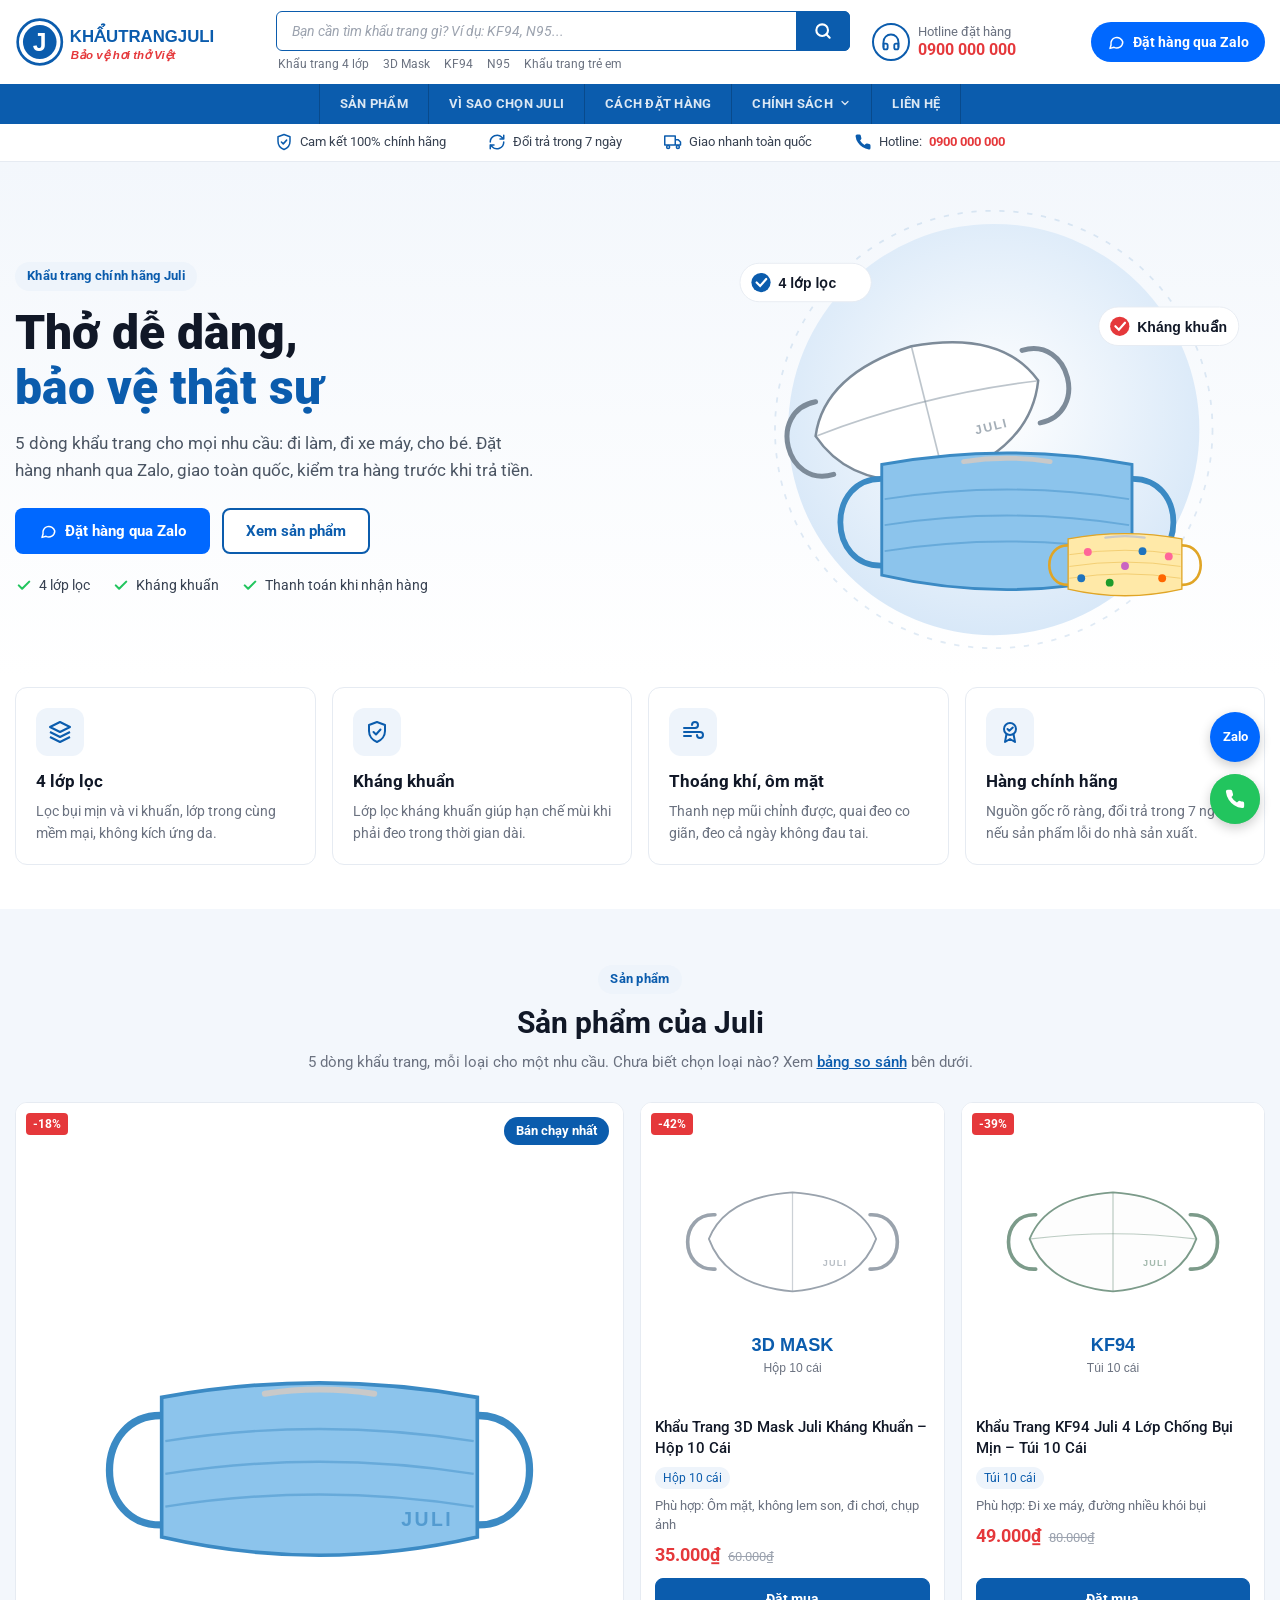
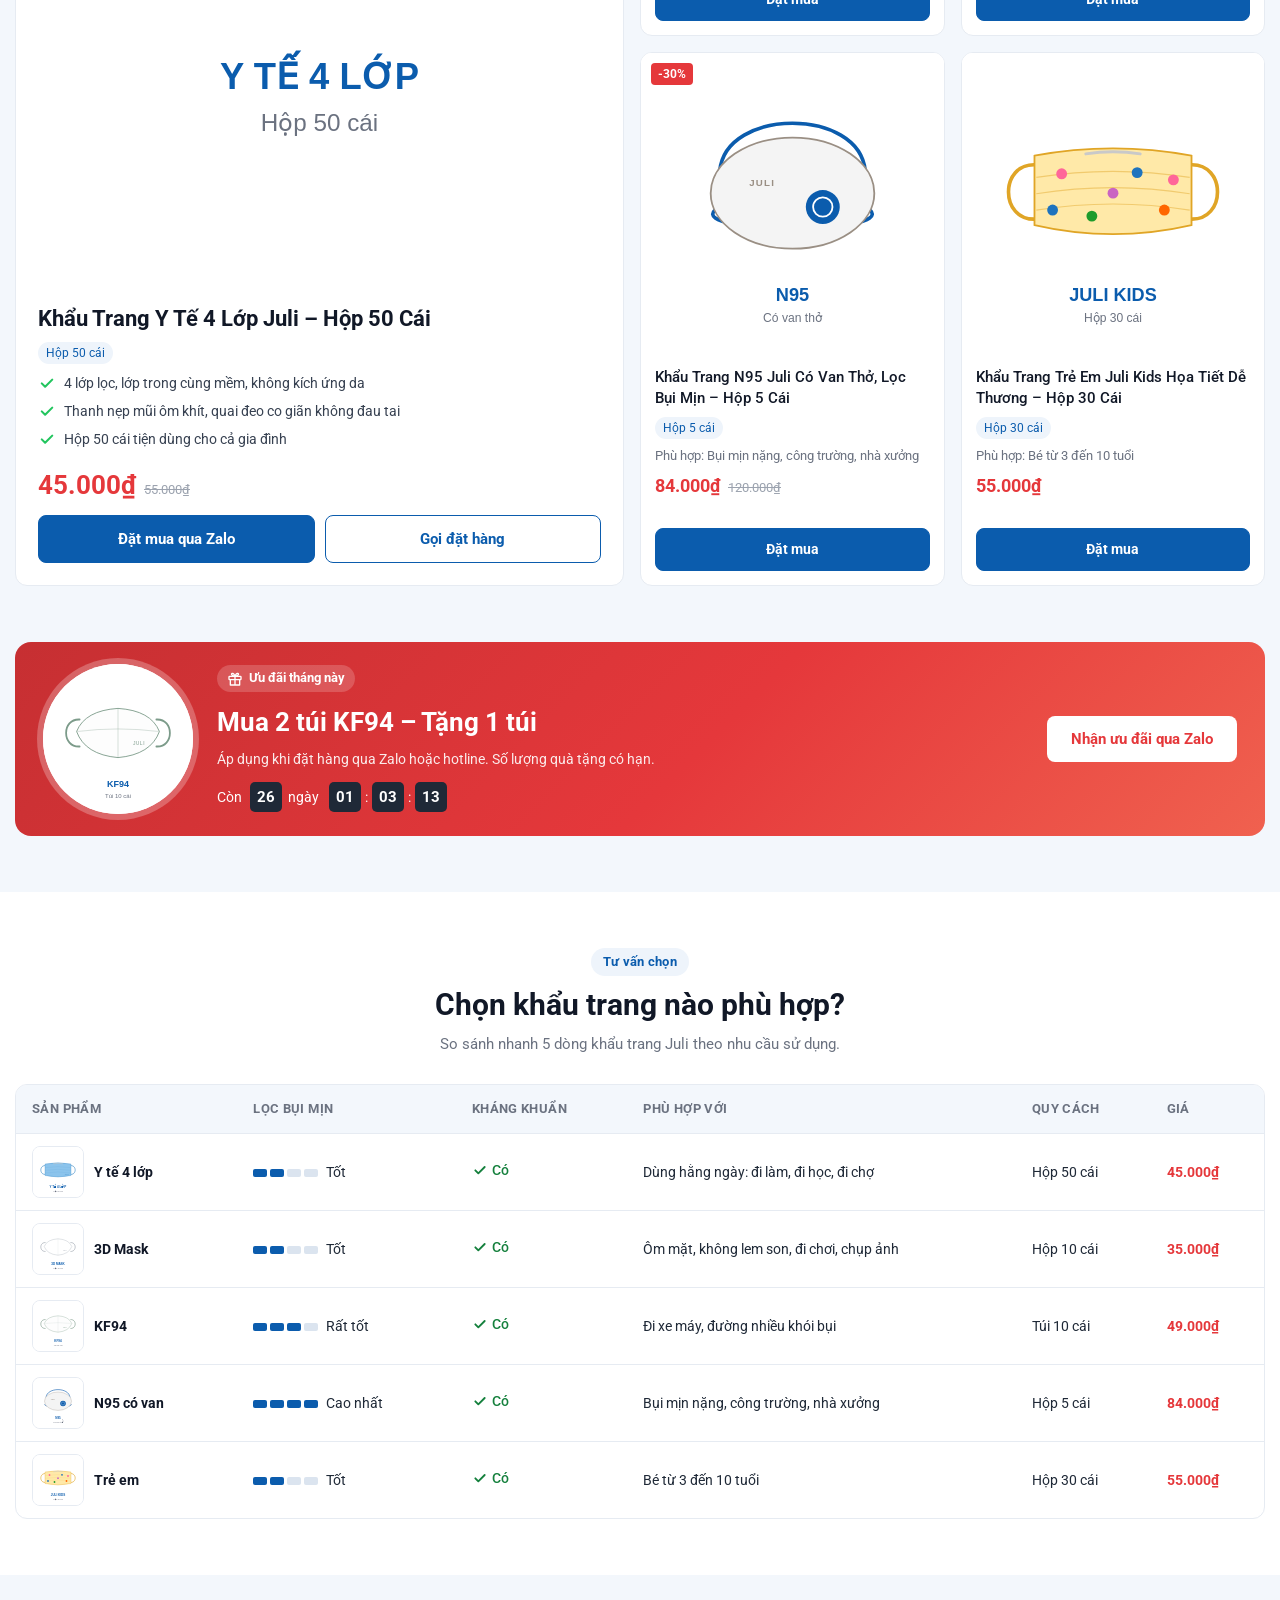
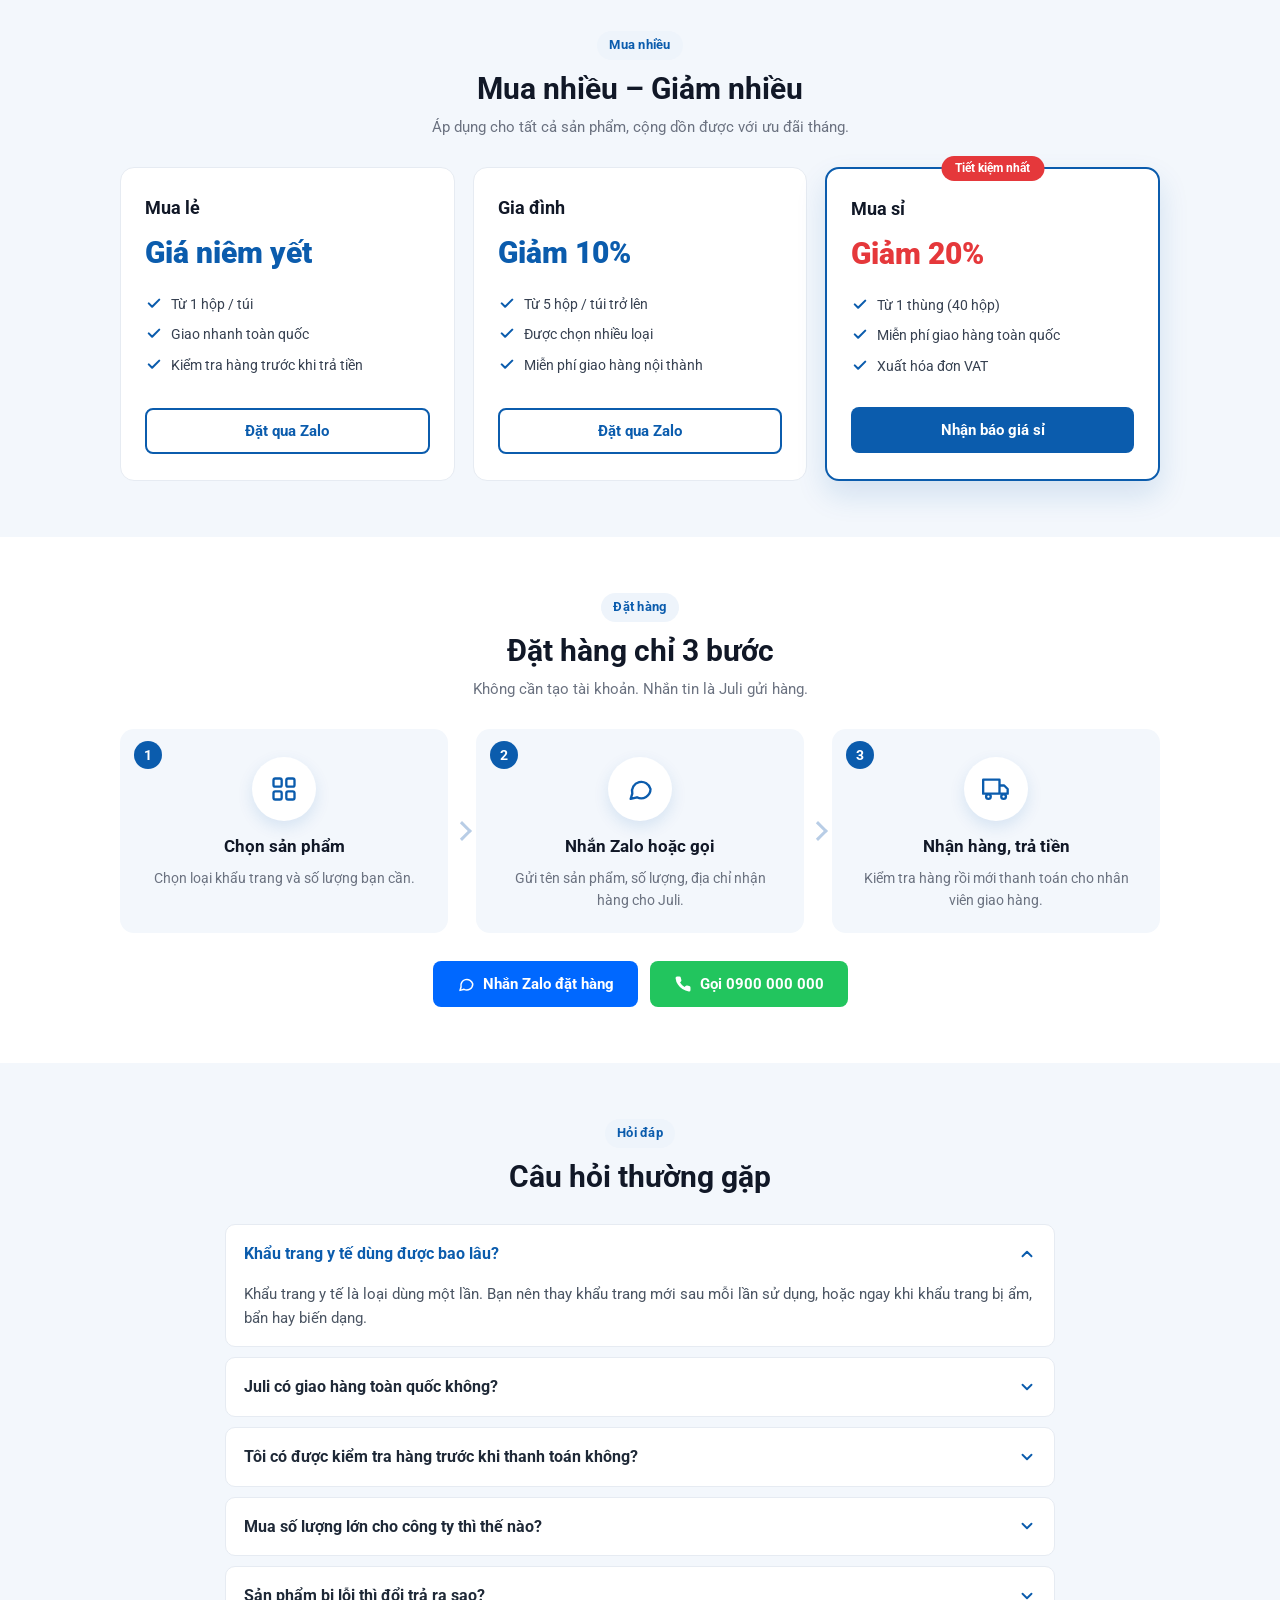
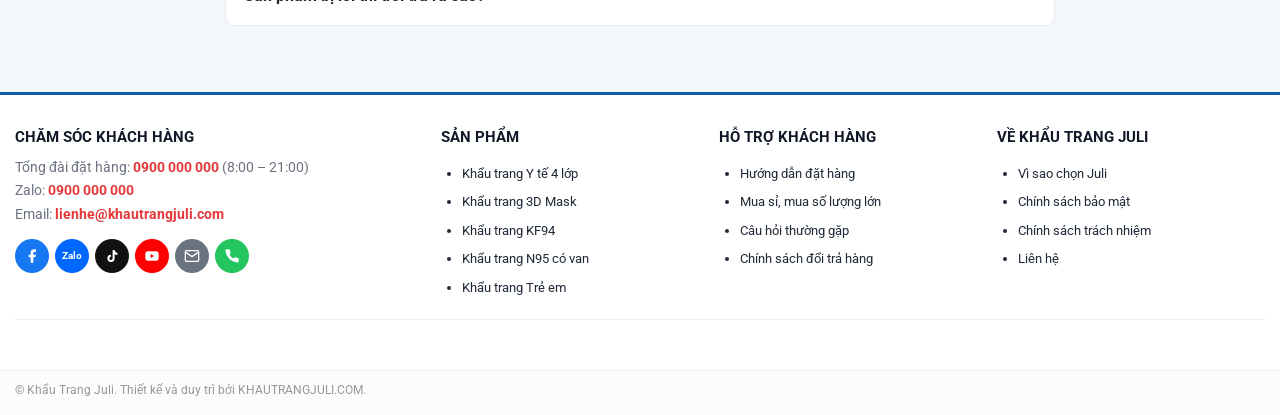
==== index.html @ 5d967891 "Bo cuc trang chu cho 5 san pham - Hero, 4 o loi ich, luoi san pham kieu bento (1 the to ban chay nha" ====
<!DOCTYPE html>
<html lang="vi">
<head>
  <meta charset="UTF-8">
  <meta name="viewport" content="width=device-width, initial-scale=1">
  <title>Trang chủ - Khẩu Trang Juli</title>
  <meta name="description" content="Khẩu Trang Juli - khẩu trang y tế 4 lớp, 3D, KF94, N95, trẻ em chính hãng. Đặt hàng nhanh qua Zalo, giao toàn quốc.">
  <meta name="theme-color" content="#0b5cad">
  <link rel="preconnect" href="https://fonts.googleapis.com">
  <link rel="preconnect" href="https://fonts.gstatic.com" crossorigin>
  <link href="https://fonts.googleapis.com/css2?family=Roboto:ital,wght@0,400;0,500;0,700;0,900;1,900&display=swap" rel="stylesheet">
  <link rel="stylesheet" href="css/style.css">
</head>
<body>

<!-- Bộ icon SVG dùng chung -->
<svg xmlns="http://www.w3.org/2000/svg" style="display:none">
  <symbol id="i-search" viewBox="0 0 24 24"><g fill="none" stroke="currentColor" stroke-width="2.5" stroke-linecap="round"><circle cx="11" cy="11" r="7"/><path d="M20 20l-4-4"/></g></symbol>
  <symbol id="i-menu" viewBox="0 0 24 24"><g fill="none" stroke="currentColor" stroke-width="2" stroke-linecap="round"><path d="M3 6h18M3 12h18M3 18h18"/></g></symbol>
  <symbol id="i-chevron-right" viewBox="0 0 24 24"><path d="M9 18l6-6-6-6" fill="none" stroke="currentColor" stroke-width="2.5" stroke-linecap="round" stroke-linejoin="round"/></symbol>
  <symbol id="i-chevron-down" viewBox="0 0 24 24"><path d="M6 9l6 6 6-6" fill="none" stroke="currentColor" stroke-width="2.5" stroke-linecap="round" stroke-linejoin="round"/></symbol>
  <symbol id="i-chevron-up" viewBox="0 0 24 24"><path d="M18 15l-6-6-6 6" fill="none" stroke="currentColor" stroke-width="2.5" stroke-linecap="round" stroke-linejoin="round"/></symbol>
  <symbol id="i-check" viewBox="0 0 24 24"><path d="M5 12.5l4.5 4.5L19 7.5" fill="none" stroke="currentColor" stroke-width="2.8" stroke-linecap="round" stroke-linejoin="round"/></symbol>
  <symbol id="i-shield" viewBox="0 0 24 24"><g fill="none" stroke="currentColor" stroke-width="2" stroke-linecap="round" stroke-linejoin="round"><path d="M12 2l8 3v6c0 5-3.4 9.3-8 11-4.6-1.7-8-6-8-11V5z"/><path d="M8.5 12l2.5 2.5 4.5-5"/></g></symbol>
  <symbol id="i-layers" viewBox="0 0 24 24"><g fill="none" stroke="currentColor" stroke-width="2" stroke-linejoin="round"><path d="M12 2l10 5-10 5L2 7z"/><path d="M2 12l10 5 10-5M2 17l10 5 10-5"/></g></symbol>
  <symbol id="i-wind" viewBox="0 0 24 24"><path d="M3 8h11a3 3 0 1 0-3-3M3 12h16a3 3 0 1 1-3 3M3 16h7" fill="none" stroke="currentColor" stroke-width="2" stroke-linecap="round"/></symbol>
  <symbol id="i-badge" viewBox="0 0 24 24"><g fill="none" stroke="currentColor" stroke-width="2" stroke-linejoin="round"><circle cx="12" cy="9" r="6"/><path d="M8.5 14L7 22l5-3 5 3-1.5-8"/><path d="M9.5 9l1.8 1.8L14.8 7.5" stroke-linecap="round"/></g></symbol>
  <symbol id="i-refresh" viewBox="0 0 24 24"><g fill="none" stroke="currentColor" stroke-width="2" stroke-linecap="round" stroke-linejoin="round"><path d="M3 12a9 9 0 0 1 15.5-6.2L21 8M21 3v5h-5M21 12a9 9 0 0 1-15.5 6.2L3 16M3 21v-5h5"/></g></symbol>
  <symbol id="i-truck" viewBox="0 0 24 24"><g fill="none" stroke="currentColor" stroke-width="2" stroke-linejoin="round"><path d="M1 4h14v12H1zM15 9h4l3 3v4h-7"/><circle cx="5.5" cy="18.5" r="2"/><circle cx="18.5" cy="18.5" r="2"/></g></symbol>
  <symbol id="i-home" viewBox="0 0 24 24"><path d="M3 10.5L12 3l9 7.5V21h-6v-6H9v6H3z" fill="none" stroke="currentColor" stroke-width="2" stroke-linejoin="round"/></symbol>
  <symbol id="i-grid" viewBox="0 0 24 24"><g fill="none" stroke="currentColor" stroke-width="2"><rect x="3" y="3" width="7" height="7" rx="1.5"/><rect x="14" y="3" width="7" height="7" rx="1.5"/><rect x="3" y="14" width="7" height="7" rx="1.5"/><rect x="14" y="14" width="7" height="7" rx="1.5"/></g></symbol>
  <symbol id="i-chat" viewBox="0 0 24 24"><path d="M21 12a8 8 0 0 1-11.6 7.1L4 20.5l1.4-4.6A8 8 0 1 1 21 12z" fill="none" stroke="currentColor" stroke-width="2" stroke-linejoin="round"/></symbol>
  <symbol id="i-gift" viewBox="0 0 24 24"><g fill="none" stroke="currentColor" stroke-width="2" stroke-linejoin="round"><rect x="3" y="8" width="18" height="5" rx="1"/><path d="M5 13v8h14v-8M12 8v13M12 8S10.5 3 8 3.5 7 8 12 8zM12 8s1.5-5 4-4.5S17 8 12 8z"/></g></symbol>
  <symbol id="i-facebook" viewBox="0 0 24 24"><path d="M18 2h-3a5 5 0 0 0-5 5v3H7v4h3v8h4v-8h3l1-4h-4V7a1 1 0 0 1 1-1h3z" fill="currentColor"/></symbol>
  <symbol id="i-tiktok" viewBox="0 0 24 24"><path d="M16 3c.3 2.4 1.8 4 4 4.3v3.1c-1.5 0-2.9-.4-4-1.2v6.3A5.5 5.5 0 1 1 10.5 10v3.2a2.4 2.4 0 1 0 2.4 2.3V3H16z" fill="currentColor"/></symbol>
  <symbol id="i-mail" viewBox="0 0 24 24"><g fill="none" stroke="currentColor" stroke-width="2" stroke-linejoin="round"><rect x="2" y="4" width="20" height="16" rx="2"/><path d="M22 6l-10 7L2 6"/></g></symbol>
  <symbol id="i-phone" viewBox="0 0 24 24"><path d="M22 16.9v3a2 2 0 0 1-2.2 2 19.8 19.8 0 0 1-8.6-3.1 19.5 19.5 0 0 1-6-6A19.8 19.8 0 0 1 2.1 4.2 2 2 0 0 1 4.1 2h3a2 2 0 0 1 2 1.7c.1 1 .4 1.9.7 2.8a2 2 0 0 1-.5 2.1L8.1 9.9a16 16 0 0 0 6 6l1.3-1.3a2 2 0 0 1 2.1-.5c.9.3 1.8.6 2.8.7a2 2 0 0 1 1.7 2z" fill="currentColor"/></symbol>
  <symbol id="i-youtube" viewBox="0 0 24 24"><path fill-rule="evenodd" d="M2 9a4 4 0 0 1 4-4h12a4 4 0 0 1 4 4v6a4 4 0 0 1-4 4H6a4 4 0 0 1-4-4zM10 9v6l5-3z" fill="currentColor"/></symbol>
</svg>

<a class="skip-link" href="#main" style="position:absolute;left:-9999px">Bỏ qua nội dung</a>

<!-- ================= HEADER ================= -->
<header id="header" class="header">
  <div class="header-wrapper">

    <div id="masthead" class="header-main">
      <div class="header-inner container">

        <!-- Nút menu (mobile) -->
        <button class="icon-btn show-for-medium" data-open="main-menu" aria-label="Menu">
          <svg><use href="#i-menu"/></svg>
        </button>

        <div id="logo" class="logo">
          <a href="index.html" title="Khẩu Trang Juli"><img src="images/logo.svg" alt="Khẩu Trang Juli" width="250" height="56"></a>
        </div>

        <div class="header-block hide-for-medium">
          <div class="col-search">
            <form class="search-form" role="search" action="index.html" data-search>
              <input id="search-1" type="search" name="q" placeholder="Bạn cần tìm khẩu trang gì? Ví dụ: KF94, N95..." autocomplete="off" aria-label="Tìm kiếm sản phẩm">
              <button type="submit" aria-label="Tìm kiếm"><svg width="20" height="20"><use href="#i-search"/></svg></button>
            </form>
            <div class="search-keys">
              <a href="index.html#sp-4lop">Khẩu trang 4 lớp</a>
              <a href="index.html#sp-3d">3D Mask</a>
              <a href="index.html#sp-kf94">KF94</a>
              <a href="index.html#sp-n95">N95</a>
              <a href="index.html#sp-treem">Khẩu trang trẻ em</a>
            </div>
          </div>
          <div class="col-support">
            <a class="support-box" href="tel:0900000000">
              <svg class="icon" viewBox="0 0 42 40">
                <circle cx="21" cy="20" r="18" fill="none" stroke="#0b5cad" stroke-width="2"/>
                <g transform="translate(11 10) scale(.83)" fill="none" stroke="#0b5cad" stroke-width="2.2" stroke-linecap="round">
                  <path d="M3 18v-6a9 9 0 0 1 18 0v6"/>
                  <path d="M21 19a2 2 0 0 1-2 2h-1a2 2 0 0 1-2-2v-3a2 2 0 0 1 2-2h3zM3 19a2 2 0 0 0 2 2h1a2 2 0 0 0 2-2v-3a2 2 0 0 0-2-2H3z"/>
                </g>
              </svg>
              <p>Hotline đặt hàng<br><b>0900 000 000</b></p>
            </a>
          </div>
        </div>

        <div class="header-cta hide-for-medium">
          <a class="btn-zalo-head" href="https://zalo.me/0900000000" target="_blank" rel="noopener">
            <svg><use href="#i-chat"/></svg>Đặt hàng qua Zalo
          </a>
        </div>

        <!-- Gọi điện (mobile) -->
        <a class="icon-btn show-for-medium" href="tel:0900000000" aria-label="Gọi điện" style="color:#22c55e">
          <svg><use href="#i-phone"/></svg>
        </a>
      </div>
    </div>

    <div id="wide-nav" class="header-bottom">
      <div class="header-bottom-inner container">
        <ul class="nav-main hide-for-medium">
          <li><a href="index.html#san-pham">Sản phẩm</a></li>
          <li><a href="index.html#vi-sao">Vì sao chọn Juli</a></li>
          <li><a href="index.html#dat-hang">Cách đặt hàng</a></li>
          <li class="has-dd">
            <a href="chinh-sach-doi-tra-hang.html">Chính sách <svg><use href="#i-chevron-down"/></svg></a>
            <ul class="dd">
              <li><a href="chinh-sach-doi-tra-hang.html">Chính sách đổi trả hàng</a></li>
              <li><a href="chinh-sach-bao-mat.html">Chính sách bảo mật</a></li>
              <li><a href="chinh-sach-trach-nhiem.html">Chính sách trách nhiệm</a></li>
            </ul>
          </li>
          <li><a href="#footer">Liên hệ</a></li>
        </ul>

        <!-- Ô tìm kiếm (mobile) -->
        <form class="search-form show-for-medium" role="search" action="index.html" data-search>
          <input type="search" name="q" placeholder="Bạn cần tìm khẩu trang gì?" autocomplete="off" aria-label="Tìm kiếm sản phẩm">
          <button type="submit" aria-label="Tìm kiếm"><svg width="20" height="20"><use href="#i-search"/></svg></button>
        </form>
      </div>
    </div>

  </div>
</header>

<!-- Dải cam kết -->
<div class="trust-bar">
  <div class="container trust-inner">
    <span><svg><use href="#i-shield"/></svg>Cam kết 100% chính hãng</span>
    <span><svg><use href="#i-refresh"/></svg>Đổi trả trong 7 ngày</span>
    <span><svg><use href="#i-truck"/></svg>Giao nhanh toàn quốc</span>
    <span><svg><use href="#i-phone"/></svg>Hotline: <a href="tel:0900000000">0900 000 000</a></span>
  </div>
</div>

<!-- ================= MAIN ================= -->
<main id="main">

  <!-- HERO -->
  <section class="hero">
    <div class="container hero-inner">
      <div class="hero-text">
        <span class="eyebrow">Khẩu trang chính hãng Juli</span>
        <h1>Thở dễ dàng,<br><em>bảo vệ thật sự</em></h1>
        <p>5 dòng khẩu trang cho mọi nhu cầu: đi làm, đi xe máy, cho bé. Đặt hàng nhanh qua Zalo, giao toàn quốc, kiểm tra hàng trước khi trả tiền.</p>
        <div class="hero-btns">
          <a class="btn btn-zalo" href="https://zalo.me/0900000000" target="_blank" rel="noopener"><svg><use href="#i-chat"/></svg>Đặt hàng qua Zalo</a>
          <a class="btn btn-outline" href="#san-pham">Xem sản phẩm</a>
        </div>
        <ul class="hero-points">
          <li><svg><use href="#i-check"/></svg>4 lớp lọc</li>
          <li><svg><use href="#i-check"/></svg>Kháng khuẩn</li>
          <li><svg><use href="#i-check"/></svg>Thanh toán khi nhận hàng</li>
        </ul>
      </div>
      <div class="hero-visual">
        <img src="images/hero.svg" alt="Các dòng khẩu trang Juli" width="640" height="520">
      </div>
    </div>
  </section>

  <!-- LỢI ÍCH -->
  <section class="benefits" id="vi-sao">
    <div class="container">
      <div class="benefit-grid">
        <div class="benefit"><span class="b-ico"><svg><use href="#i-layers"/></svg></span><h3>4 lớp lọc</h3><p>Lọc bụi mịn và vi khuẩn, lớp trong cùng mềm mại, không kích ứng da.</p></div>
        <div class="benefit"><span class="b-ico"><svg><use href="#i-shield"/></svg></span><h3>Kháng khuẩn</h3><p>Lớp lọc kháng khuẩn giúp hạn chế mùi khi phải đeo trong thời gian dài.</p></div>
        <div class="benefit"><span class="b-ico"><svg><use href="#i-wind"/></svg></span><h3>Thoáng khí, ôm mặt</h3><p>Thanh nẹp mũi chỉnh được, quai đeo co giãn, đeo cả ngày không đau tai.</p></div>
        <div class="benefit"><span class="b-ico"><svg><use href="#i-badge"/></svg></span><h3>Hàng chính hãng</h3><p>Nguồn gốc rõ ràng, đổi trả trong 7 ngày nếu sản phẩm lỗi do nhà sản xuất.</p></div>
      </div>
    </div>
  </section>

  <!-- SẢN PHẨM -->
  <section class="sec sec-soft" id="san-pham">
    <div class="container">
      <div class="sec-head">
        <span class="eyebrow">Sản phẩm</span>
        <h2>Sản phẩm của Juli</h2>
        <p>5 dòng khẩu trang, mỗi loại cho một nhu cầu. Chưa biết chọn loại nào? Xem <a href="#so-sanh">bảng so sánh</a> bên dưới.</p>
      </div>
      <div class="bento">
        <article class="p-card p-featured" id="sp-4lop" data-name="khẩu trang y tế 4 lớp juli – hộp 50 cái y tế 4 lớp khẩu trang 4 lớp">
          <span class="ribbon">Bán chạy nhất</span>
          <span class="badge">-18%</span>
          <div class="p-img"><img src="images/sp-1.svg" alt="Khẩu Trang Y Tế 4 Lớp Juli – Hộp 50 Cái" width="500" height="500" loading="lazy"></div>
          <div class="p-body">
            <h3 class="p-title">Khẩu Trang Y Tế 4 Lớp Juli – Hộp 50 Cái</h3>
            <span class="chip">Hộp 50 cái</span>
            <ul class="p-bullets">
              <li><svg><use href="#i-check"/></svg>4 lớp lọc, lớp trong cùng mềm, không kích ứng da</li>
              <li><svg><use href="#i-check"/></svg>Thanh nẹp mũi ôm khít, quai đeo co giãn không đau tai</li>
              <li><svg><use href="#i-check"/></svg>Hộp 50 cái tiện dùng cho cả gia đình</li>
            </ul>
            <div class="price"><ins><span class="amount">45.000₫</span></ins><del><span class="amount">55.000₫</span></del></div>
            <div class="p-btns">
              <a class="btn-buy" href="https://zalo.me/0900000000" target="_blank" rel="noopener">Đặt mua qua Zalo</a>
              <a class="btn-buy btn-buy-call" href="tel:0900000000">Gọi đặt hàng</a>
            </div>
          </div>
        </article>
        <article class="p-card" id="sp-3d" data-name="khẩu trang 3d mask juli kháng khuẩn – hộp 10 cái 3d mask 3d mask">
          <span class="badge">-42%</span>
          <div class="p-img"><img src="images/sp-2.svg" alt="Khẩu Trang 3D Mask Juli Kháng Khuẩn – Hộp 10 Cái" width="500" height="500" loading="lazy"></div>
          <div class="p-body">
            <h3 class="p-title">Khẩu Trang 3D Mask Juli Kháng Khuẩn – Hộp 10 Cái</h3>
            <span class="chip">Hộp 10 cái</span>
            <p class="p-fit">Phù hợp: Ôm mặt, không lem son, đi chơi, chụp ảnh</p>
            <div class="price"><ins><span class="amount">35.000₫</span></ins><del><span class="amount">60.000₫</span></del></div>
            <a class="btn-buy" href="https://zalo.me/0900000000" target="_blank" rel="noopener">Đặt mua</a>
          </div>
        </article>
        <article class="p-card" id="sp-kf94" data-name="khẩu trang kf94 juli 4 lớp chống bụi mịn – túi 10 cái kf94 kf94">
          <span class="badge">-39%</span>
          <div class="p-img"><img src="images/sp-3.svg" alt="Khẩu Trang KF94 Juli 4 Lớp Chống Bụi Mịn – Túi 10 Cái" width="500" height="500" loading="lazy"></div>
          <div class="p-body">
            <h3 class="p-title">Khẩu Trang KF94 Juli 4 Lớp Chống Bụi Mịn – Túi 10 Cái</h3>
            <span class="chip">Túi 10 cái</span>
            <p class="p-fit">Phù hợp: Đi xe máy, đường nhiều khói bụi</p>
            <div class="price"><ins><span class="amount">49.000₫</span></ins><del><span class="amount">80.000₫</span></del></div>
            <a class="btn-buy" href="https://zalo.me/0900000000" target="_blank" rel="noopener">Đặt mua</a>
          </div>
        </article>
        <article class="p-card" id="sp-n95" data-name="khẩu trang n95 juli có van thở, lọc bụi mịn – hộp 5 cái n95 có van n95">
          <span class="badge">-30%</span>
          <div class="p-img"><img src="images/sp-4.svg" alt="Khẩu Trang N95 Juli Có Van Thở, Lọc Bụi Mịn – Hộp 5 Cái" width="500" height="500" loading="lazy"></div>
          <div class="p-body">
            <h3 class="p-title">Khẩu Trang N95 Juli Có Van Thở, Lọc Bụi Mịn – Hộp 5 Cái</h3>
            <span class="chip">Hộp 5 cái</span>
            <p class="p-fit">Phù hợp: Bụi mịn nặng, công trường, nhà xưởng</p>
            <div class="price"><ins><span class="amount">84.000₫</span></ins><del><span class="amount">120.000₫</span></del></div>
            <a class="btn-buy" href="https://zalo.me/0900000000" target="_blank" rel="noopener">Đặt mua</a>
          </div>
        </article>
        <article class="p-card" id="sp-treem" data-name="khẩu trang trẻ em juli kids họa tiết dễ thương – hộp 30 cái trẻ em khẩu trang trẻ em">
          <div class="p-img"><img src="images/sp-5.svg" alt="Khẩu Trang Trẻ Em Juli Kids Họa Tiết Dễ Thương – Hộp 30 Cái" width="500" height="500" loading="lazy"></div>
          <div class="p-body">
            <h3 class="p-title">Khẩu Trang Trẻ Em Juli Kids Họa Tiết Dễ Thương – Hộp 30 Cái</h3>
            <span class="chip">Hộp 30 cái</span>
            <p class="p-fit">Phù hợp: Bé từ 3 đến 10 tuổi</p>
            <div class="price"><span class="amount">55.000₫</span></div>
            <a class="btn-buy" href="https://zalo.me/0900000000" target="_blank" rel="noopener">Đặt mua</a>
          </div>
        </article>
      </div>
      <p class="search-empty" id="search-empty" hidden>Không tìm thấy sản phẩm phù hợp. <a href="https://zalo.me/0900000000" target="_blank" rel="noopener">Nhắn Zalo</a> để Juli tư vấn giúp bạn nhé.</p>
    </div>
  </section>

  <!-- ƯU ĐÃI THÁNG -->
  <section class="sec promo-sec">
    <div class="container">
      <div class="promo">
        <div class="promo-img"><img src="images/sp-3.svg" alt="Khẩu trang KF94 Juli" width="500" height="500" loading="lazy"></div>
        <div class="promo-text">
          <span class="promo-tag"><svg><use href="#i-gift"/></svg>Ưu đãi tháng này</span>
          <h2>Mua 2 túi KF94 – Tặng 1 túi</h2>
          <p>Áp dụng khi đặt hàng qua Zalo hoặc hotline. Số lượng quà tặng có hạn.</p>
          <div class="promo-timer" data-countdown="month">
            <span>Còn</span><b data-d>00</b><i>ngày</i><b data-h>00</b>:<b data-m>00</b>:<b data-s>00</b>
          </div>
        </div>
        <a class="btn btn-white" href="https://zalo.me/0900000000" target="_blank" rel="noopener">Nhận ưu đãi qua Zalo</a>
      </div>
    </div>
  </section>

  <!-- SO SÁNH -->
  <section class="sec" id="so-sanh">
    <div class="container">
      <div class="sec-head">
        <span class="eyebrow">Tư vấn chọn</span>
        <h2>Chọn khẩu trang nào phù hợp?</h2>
        <p>So sánh nhanh 5 dòng khẩu trang Juli theo nhu cầu sử dụng.</p>
      </div>
      <div class="table-wrap">
        <table class="compare">
          <thead>
            <tr><th>Sản phẩm</th><th>Lọc bụi mịn</th><th>Kháng khuẩn</th><th>Phù hợp với</th><th>Quy cách</th><th>Giá</th></tr>
          </thead>
          <tbody>
            <tr><td><a class="cmp-name" href="#sp-4lop"><img src="images/sp-1.svg" alt="" width="500" height="500" loading="lazy"><span>Y tế 4 lớp</span></a></td><td><span class="meter m2"><i></i><i></i><i></i><i></i></span>Tốt</td><td><span class="yes"><svg><use href="#i-check"/></svg>Có</span></td><td>Dùng hằng ngày: đi làm, đi học, đi chợ</td><td>Hộp 50 cái</td><td class="cmp-price">45.000₫</td></tr>
            <tr><td><a class="cmp-name" href="#sp-3d"><img src="images/sp-2.svg" alt="" width="500" height="500" loading="lazy"><span>3D Mask</span></a></td><td><span class="meter m2"><i></i><i></i><i></i><i></i></span>Tốt</td><td><span class="yes"><svg><use href="#i-check"/></svg>Có</span></td><td>Ôm mặt, không lem son, đi chơi, chụp ảnh</td><td>Hộp 10 cái</td><td class="cmp-price">35.000₫</td></tr>
            <tr><td><a class="cmp-name" href="#sp-kf94"><img src="images/sp-3.svg" alt="" width="500" height="500" loading="lazy"><span>KF94</span></a></td><td><span class="meter m3"><i></i><i></i><i></i><i></i></span>Rất tốt</td><td><span class="yes"><svg><use href="#i-check"/></svg>Có</span></td><td>Đi xe máy, đường nhiều khói bụi</td><td>Túi 10 cái</td><td class="cmp-price">49.000₫</td></tr>
            <tr><td><a class="cmp-name" href="#sp-n95"><img src="images/sp-4.svg" alt="" width="500" height="500" loading="lazy"><span>N95 có van</span></a></td><td><span class="meter m4"><i></i><i></i><i></i><i></i></span>Cao nhất</td><td><span class="yes"><svg><use href="#i-check"/></svg>Có</span></td><td>Bụi mịn nặng, công trường, nhà xưởng</td><td>Hộp 5 cái</td><td class="cmp-price">84.000₫</td></tr>
            <tr><td><a class="cmp-name" href="#sp-treem"><img src="images/sp-5.svg" alt="" width="500" height="500" loading="lazy"><span>Trẻ em</span></a></td><td><span class="meter m2"><i></i><i></i><i></i><i></i></span>Tốt</td><td><span class="yes"><svg><use href="#i-check"/></svg>Có</span></td><td>Bé từ 3 đến 10 tuổi</td><td>Hộp 30 cái</td><td class="cmp-price">55.000₫</td></tr>
          </tbody>
        </table>
      </div>
    </div>
  </section>

  <!-- MUA NHIỀU GIẢM NHIỀU -->
  <section class="sec sec-soft" id="mua-si">
    <div class="container">
      <div class="sec-head">
        <span class="eyebrow">Mua nhiều</span>
        <h2>Mua nhiều – Giảm nhiều</h2>
        <p>Áp dụng cho tất cả sản phẩm, cộng dồn được với ưu đãi tháng.</p>
      </div>
      <div class="tiers">
        <div class="tier">
          <h3>Mua lẻ</h3>
          <div class="tier-off">Giá niêm yết</div>
          <ul><li><svg><use href="#i-check"/></svg>Từ 1 hộp / túi</li><li><svg><use href="#i-check"/></svg>Giao nhanh toàn quốc</li><li><svg><use href="#i-check"/></svg>Kiểm tra hàng trước khi trả tiền</li></ul>
          <a class="btn btn-outline" href="https://zalo.me/0900000000" target="_blank" rel="noopener">Đặt qua Zalo</a>
        </div>
        <div class="tier">
          <h3>Gia đình</h3>
          <div class="tier-off">Giảm 10%</div>
          <ul><li><svg><use href="#i-check"/></svg>Từ 5 hộp / túi trở lên</li><li><svg><use href="#i-check"/></svg>Được chọn nhiều loại</li><li><svg><use href="#i-check"/></svg>Miễn phí giao hàng nội thành</li></ul>
          <a class="btn btn-outline" href="https://zalo.me/0900000000" target="_blank" rel="noopener">Đặt qua Zalo</a>
        </div>
        <div class="tier tier-best">
          <span class="tier-flag">Tiết kiệm nhất</span>
          <h3>Mua sỉ</h3>
          <div class="tier-off">Giảm 20%</div>
          <ul><li><svg><use href="#i-check"/></svg>Từ 1 thùng (40 hộp)</li><li><svg><use href="#i-check"/></svg>Miễn phí giao hàng toàn quốc</li><li><svg><use href="#i-check"/></svg>Xuất hóa đơn VAT</li></ul>
          <a class="btn btn-primary" href="https://zalo.me/0900000000" target="_blank" rel="noopener">Nhận báo giá sỉ</a>
        </div>
      </div>
    </div>
  </section>

  <!-- CÁCH ĐẶT HÀNG -->
  <section class="sec" id="dat-hang">
    <div class="container">
      <div class="sec-head">
        <span class="eyebrow">Đặt hàng</span>
        <h2>Đặt hàng chỉ 3 bước</h2>
        <p>Không cần tạo tài khoản. Nhắn tin là Juli gửi hàng.</p>
      </div>
      <div class="steps">
        <div class="step"><span class="step-no">1</span><span class="step-ico"><svg><use href="#i-grid"/></svg></span><h3>Chọn sản phẩm</h3><p>Chọn loại khẩu trang và số lượng bạn cần.</p></div>
        <div class="step"><span class="step-no">2</span><span class="step-ico"><svg><use href="#i-chat"/></svg></span><h3>Nhắn Zalo hoặc gọi</h3><p>Gửi tên sản phẩm, số lượng, địa chỉ nhận hàng cho Juli.</p></div>
        <div class="step"><span class="step-no">3</span><span class="step-ico"><svg><use href="#i-truck"/></svg></span><h3>Nhận hàng, trả tiền</h3><p>Kiểm tra hàng rồi mới thanh toán cho nhân viên giao hàng.</p></div>
      </div>
      <div class="steps-cta">
        <a class="btn btn-zalo" href="https://zalo.me/0900000000" target="_blank" rel="noopener"><svg><use href="#i-chat"/></svg>Nhắn Zalo đặt hàng</a>
        <a class="btn btn-call" href="tel:0900000000"><svg><use href="#i-phone"/></svg>Gọi 0900 000 000</a>
      </div>
    </div>
  </section>

  <!-- CÂU HỎI THƯỜNG GẶP -->
  <section class="sec sec-soft" id="hoi-dap">
    <div class="container narrow">
      <div class="sec-head">
        <span class="eyebrow">Hỏi đáp</span>
        <h2>Câu hỏi thường gặp</h2>
      </div>
      <div class="faq">
        <details open>
          <summary>Khẩu trang y tế dùng được bao lâu?<svg><use href="#i-chevron-down"/></svg></summary>
          <p>Khẩu trang y tế là loại dùng một lần. Bạn nên thay khẩu trang mới sau mỗi lần sử dụng, hoặc ngay khi khẩu trang bị ẩm, bẩn hay biến dạng.</p>
        </details>
        <details>
          <summary>Juli có giao hàng toàn quốc không?<svg><use href="#i-chevron-down"/></svg></summary>
          <p>Có. Juli giao hàng đến tất cả tỉnh thành. Phí giao hàng và thời gian nhận hàng sẽ được báo khi bạn đặt hàng qua Zalo hoặc hotline.</p>
        </details>
        <details>
          <summary>Tôi có được kiểm tra hàng trước khi thanh toán không?<svg><use href="#i-chevron-down"/></svg></summary>
          <p>Được. Bạn kiểm tra đúng sản phẩm, đúng số lượng rồi mới thanh toán cho nhân viên giao hàng (COD).</p>
        </details>
        <details>
          <summary>Mua số lượng lớn cho công ty thì thế nào?<svg><use href="#i-chevron-down"/></svg></summary>
          <p>Bạn nhắn Zalo hoặc gọi hotline để nhận báo giá sỉ theo thùng. Juli hỗ trợ xuất hóa đơn VAT cho đơn hàng doanh nghiệp.</p>
        </details>
        <details>
          <summary>Sản phẩm bị lỗi thì đổi trả ra sao?<svg><use href="#i-chevron-down"/></svg></summary>
          <p>Juli đổi sản phẩm mới trong 7 ngày nếu sản phẩm lỗi do nhà sản xuất hoặc giao sai. Xem chi tiết tại <a href="chinh-sach-doi-tra-hang.html">chính sách đổi trả hàng</a>.</p>
        </details>
      </div>
    </div>
  </section>

</main>

<!-- ================= FOOTER ================= -->
<footer id="footer" class="footer-wrapper">
  <section class="footer-section">
    <div class="container">
      <div class="row1">
        <div class="col-4">
          <div class="ft-title"><strong>CHĂM SÓC KHÁCH HÀNG</strong></div>
          <p class="ft-hotline">
            Tổng đài đặt hàng: <a href="tel:0900000000">0900 000 000</a> (8:00 – 21:00)<br>
            Zalo: <a href="https://zalo.me/0900000000" target="_blank" rel="noopener">0900 000 000</a><br>
            Email: <a href="mailto:lienhe@khautrangjuli.com">lienhe@khautrangjuli.com</a>
          </p>
          <div class="social-icons">
            <a class="facebook" href="#" aria-label="Facebook"><svg><use href="#i-facebook"/></svg></a>
            <a class="zalo" href="https://zalo.me/0900000000" target="_blank" rel="noopener" aria-label="Zalo">Zalo</a>
            <a class="tiktok" href="#" aria-label="TikTok"><svg><use href="#i-tiktok"/></svg></a>
            <a class="youtube" href="#" aria-label="YouTube"><svg><use href="#i-youtube"/></svg></a>
            <a class="email" href="mailto:lienhe@khautrangjuli.com" aria-label="E-mail"><svg><use href="#i-mail"/></svg></a>
            <a class="phone" href="tel:0900000000" aria-label="Điện thoại"><svg><use href="#i-phone"/></svg></a>
          </div>
        </div>

        <div class="col-8">
          <div class="sub-col">
            <h4>Sản phẩm</h4>
            <ul>
              <li><a href="index.html#sp-4lop">Khẩu trang Y tế 4 lớp</a></li>
              <li><a href="index.html#sp-3d">Khẩu trang 3D Mask</a></li>
              <li><a href="index.html#sp-kf94">Khẩu trang KF94</a></li>
              <li><a href="index.html#sp-n95">Khẩu trang N95 có van</a></li>
              <li><a href="index.html#sp-treem">Khẩu trang Trẻ em</a></li>
            </ul>
          </div>
          <div class="sub-col">
            <h4>Hỗ trợ khách hàng</h4>
            <ul>
              <li><a href="index.html#dat-hang">Hướng dẫn đặt hàng</a></li>
              <li><a href="index.html#mua-si">Mua sỉ, mua số lượng lớn</a></li>
              <li><a href="index.html#hoi-dap">Câu hỏi thường gặp</a></li>
              <li><a href="chinh-sach-doi-tra-hang.html">Chính sách đổi trả hàng</a></li>
            </ul>
          </div>
          <div class="sub-col">
            <h4>Về Khẩu Trang Juli</h4>
            <ul>
              <li><a href="index.html#vi-sao">Vì sao chọn Juli</a></li>
              <li><a href="chinh-sach-bao-mat.html">Chính sách bảo mật</a></li>
              <li><a href="chinh-sach-trach-nhiem.html">Chính sách trách nhiệm</a></li>
              <li><a href="#footer">Liên hệ</a></li>
            </ul>
          </div>
        </div>
      </div>
    </div>
  </section>

  <div class="absolute-footer">
    <div class="container">
      © Khẩu Trang Juli. Thiết kế và duy trì bởi <a href="index.html">KHAUTRANGJULI.COM</a>.
    </div>
  </div>
</footer>

<!-- Nút nổi: Zalo + Gọi điện (máy tính) -->
<div class="float-contact hide-for-medium">
  <a class="fc-zalo" href="https://zalo.me/0900000000" target="_blank" rel="noopener" aria-label="Chat Zalo">Zalo</a>
  <a class="fc-phone" href="tel:0900000000" aria-label="Gọi 0900 000 000"><svg><use href="#i-phone"/></svg></a>
</div>

<button id="top-link" class="back-to-top hide-for-medium" aria-label="Lên đầu trang">
  <svg><use href="#i-chevron-up"/></svg>
</button>

<!-- Thanh tab dưới cùng (điện thoại) -->
<nav class="tabbar show-for-medium" aria-label="Điều hướng nhanh">
  <a href="index.html" class="tb-home active"><svg><use href="#i-home"/></svg><span>Trang chủ</span></a>
  <a href="index.html#san-pham"><svg><use href="#i-grid"/></svg><span>Sản phẩm</span></a>
  <a href="tel:0900000000" class="tb-call"><svg><use href="#i-phone"/></svg><span>Gọi ngay</span></a>
  <a href="https://zalo.me/0900000000" target="_blank" rel="noopener" class="tb-zalo"><b>Zalo</b><span>Chat Zalo</span></a>
</nav>

<!-- ================= MENU MOBILE ================= -->
<div id="main-menu" class="overlay">
  <button class="overlay-close" aria-label="Đóng">&times;</button>
  <div class="mobile-sidebar">
    <ul class="nav-sidebar">
      <li class="sidebar-search">
        <form class="search-form" role="search" action="index.html" data-search>
          <input type="search" name="q" placeholder="Tìm sản phẩm ..." aria-label="Tìm kiếm sản phẩm">
          <button type="submit" aria-label="Tìm kiếm"><svg width="20" height="20"><use href="#i-search"/></svg></button>
        </form>
      </li>
      <li><a href="index.html#san-pham">Sản phẩm</a></li>
      <li><a href="index.html#vi-sao">Vì sao chọn Juli</a></li>
      <li><a href="index.html#dat-hang">Cách đặt hàng</a></li>
      <li><a href="chinh-sach-doi-tra-hang.html">Chính sách đổi trả hàng</a></li>
      <li><a href="chinh-sach-bao-mat.html">Chính sách bảo mật</a></li>
      <li><a href="chinh-sach-trach-nhiem.html">Chính sách trách nhiệm</a></li>
      <li><a href="#footer">Liên hệ</a></li>
    </ul>
  </div>
</div>

<script src="js/main.js"></script>
</body>
</html>
---- css/style.css ----
/* =========================================================
   Khẩu Trang Juli
   Bảng màu: xanh dương y tế (--brand) + đỏ (--sale) cho giá/khuyến mãi
   Breakpoint: 849px (tablet), 549px (mobile)
   ========================================================= */

:root {
  --brand: #0b5cad;
  --brand-dark: #084a8c;
  --brand-hover: #1a6dc0;
  --brand-soft: #eef4fb;
  --bg-soft: #f3f7fc;
  --sale: #e5383b;
  --sale-dark: #c62f32;
  --sale-soft: #fde8e8;
  --text: #1f2937;
  --muted: #6b7280;
  --heading: #111827;
  --border: #e6ebf2;
  --zalo: #0068ff;
  --call: #22c55e;
  --container: 1310px;
}

*, *::before, *::after { box-sizing: border-box; }

html { -webkit-text-size-adjust: 100%; scroll-behavior: smooth; }

body {
  margin: 0;
  font-family: Roboto, sans-serif;
  font-size: 16px;
  line-height: 1.6;
  color: var(--text);
  background: #fff;
  -webkit-font-smoothing: antialiased;
  -moz-osx-font-smoothing: grayscale;
}

a { color: var(--text); text-decoration: none; transition: color .2s; }
a:hover { color: var(--brand); }
img { display: block; max-width: 100%; height: auto; }
p { margin: 0; }
ul { margin: 0; padding: 0; list-style: none; }
h1, h2, h3, h4, h5, h6 { margin: 0; color: var(--heading); font-weight: 700; }
button, input { font-family: inherit; }
svg { display: inline-block; vertical-align: middle; }

.container {
  width: 100%;
  max-width: var(--container);
  margin: 0 auto;
  padding: 0 15px;
}

.show-for-medium { display: none !important; }

/* ---------------- HEADER ---------------- */
.header { position: relative; z-index: 30; min-height: 124px; }
.header-wrapper { background: #fff; }

.header-main { height: 84px; background: #fff; }
.header-inner { display: flex; align-items: center; height: 100%; }

.logo { flex: 0 0 221px; width: 221px; margin-right: 30px; }
.logo img { max-height: 70px; padding: 7px 0; width: auto; }

.header-block { flex: 1; display: flex; align-items: center; }
.header-block .col-search { flex: 0 0 72%; max-width: 72%; padding: 0 9.8px; }
.header-block .col-support { flex: 0 0 28%; max-width: 28%; padding: 0 9.8px; }

/* Ô tìm kiếm */
.search-form { position: relative; display: flex; width: 100%; }
.search-form input[type=search] {
  width: 100%;
  height: 40px;
  padding: 10px 65px 10px 15px;
  font-size: 14px;
  background: #fff;
  border: 1.5px solid var(--brand);
  border-radius: 6px;
  -webkit-appearance: none;
  appearance: none;
}
.search-form input[type=search]:focus { outline: 0; box-shadow: 0 0 0 3px rgb(11 92 173 / .15); }
.search-form input[type=search]::placeholder { color: #9ca3af; font-style: italic; }
.search-form button {
  position: absolute;
  top: 0;
  right: 0;
  width: 54px;
  height: 40px;
  padding: 0;
  border: 0;
  border-radius: 0 6px 6px 0;
  background: var(--brand);
  color: #fff;
  cursor: pointer;
}
.search-form button:hover { background: var(--brand-dark); }

.search-keys { display: flex; flex-wrap: wrap; gap: 4px 14px; margin-top: 5px; padding-left: 2px; font-size: 12px; line-height: 1.4; }
.search-keys a { color: var(--muted); }
.search-keys a:hover { color: var(--brand); }

.support-box { display: flex; align-items: center; color: var(--brand); }
.support-box .icon { flex: 0 0 42px; width: 42px; height: 40px; }
.support-box p { padding-left: 6px; font-size: 13px; line-height: 18px; color: var(--muted); }
.support-box p b { font-size: 16px; color: var(--sale); }

.header-cta { margin-left: auto; }
.btn-zalo-head {
  display: inline-flex;
  align-items: center;
  gap: 8px;
  padding: 9px 16px;
  font-size: 14px;
  font-weight: 700;
  color: #fff;
  background: var(--zalo);
  border-radius: 24px;
  white-space: nowrap;
  transition: background .2s, transform .2s;
}
.btn-zalo-head:hover { color: #fff; background: #0052cc; transform: translateY(-1px); }
.btn-zalo-head svg { width: 18px; height: 18px; }

/* Thanh menu */
.header-bottom { min-height: 40px; background: var(--brand); }
.header-bottom-inner {
  display: grid;
  grid-template-columns: 1fr auto 1fr;
  align-items: center;
  min-height: 40px;
}
.nav-main { display: flex; grid-column: 2; }
.nav-main > li { position: relative; border-right: 1px solid var(--brand-dark); }
.nav-main > li:first-child { border-left: 1px solid var(--brand-dark); }
.nav-main > li > a {
  display: block;
  padding: 0 20px;
  line-height: 40px;
  font-size: .8em;
  font-weight: 700;
  letter-spacing: .02em;
  text-transform: uppercase;
  color: hsl(0 0% 100% / .85);
  transition: all .2s;
}
.nav-main > li > a:hover { background: var(--brand-hover); color: #fff; }
.nav-main > li > a svg { width: 12px; height: 12px; margin-left: 3px; vertical-align: -1px; }
.nav-main > li.active { padding: 0 8px; }
.nav-main > li.active > a {
  margin: 7px 0;
  padding: 0 .75em;
  line-height: 22px;
  color: #fff;
  border: 2px solid currentColor;
  border-radius: 32px;
}
.nav-main > li.active > a:hover { background: transparent; }

/* Menu thả xuống "Chính sách" */
.dd {
  position: absolute;
  top: 100%;
  left: 0;
  z-index: 5;
  min-width: 240px;
  padding: 8px 0;
  background: #fff;
  border-radius: 0 0 8px 8px;
  box-shadow: 0 10px 24px rgba(0, 0, 0, .12);
  opacity: 0;
  visibility: hidden;
  transform: translateY(6px);
  transition: opacity .2s, transform .2s, visibility .2s;
}
.has-dd:hover .dd,
.has-dd:focus-within .dd { opacity: 1; visibility: visible; transform: none; }
.dd a { display: block; padding: 9px 18px; font-size: 14px; color: var(--text); }
.dd a:hover,
.dd li.active a { color: var(--brand); background: var(--brand-soft); }

/* Header dính khi cuộn */
.header.stuck .header-wrapper {
  position: fixed;
  top: 0;
  left: 0;
  right: 0;
  box-shadow: 0 2px 10px rgba(0, 0, 0, .12);
  animation: stuckMoveDown .6s;
}
.header.stuck .header-main { display: none; }
@keyframes stuckMoveDown {
  from { transform: translateY(-100%); }
  to { transform: translateY(0); }
}

/* Dải cam kết */
.trust-bar { background: #fff; border-bottom: 1px solid var(--border); }
.trust-inner {
  display: flex;
  justify-content: center;
  gap: 42px;
  padding-top: 8px;
  padding-bottom: 8px;
  font-size: 13px;
  color: #374151;
}
.trust-inner span { display: inline-flex; align-items: center; gap: 7px; white-space: nowrap; }
.trust-inner svg { width: 18px; height: 18px; color: var(--brand); flex: none; }
.trust-inner a { font-weight: 700; color: var(--sale); }

/* ---------------- NÚT ---------------- */
.btn {
  display: inline-flex;
  align-items: center;
  justify-content: center;
  gap: 8px;
  padding: 12px 22px;
  font-size: 15px;
  font-weight: 700;
  line-height: 1.2;
  white-space: nowrap;
  border: 2px solid transparent;
  border-radius: 8px;
  cursor: pointer;
  transition: background .2s, color .2s, transform .2s, box-shadow .2s;
}
.btn:hover { transform: translateY(-1px); }
.btn svg { width: 18px; height: 18px; }
.btn-zalo { color: #fff; background: var(--zalo); }
.btn-zalo:hover { color: #fff; background: #0052cc; }
.btn-call { color: #fff; background: var(--call); }
.btn-call:hover { color: #fff; background: #16a34a; }
.btn-primary { color: #fff; background: var(--brand); }
.btn-primary:hover { color: #fff; background: var(--brand-dark); }
.btn-outline { color: var(--brand); background: #fff; border-color: var(--brand); }
.btn-outline:hover { color: var(--brand); background: var(--brand-soft); }
.btn-white { color: var(--sale); background: #fff; }
.btn-white:hover { color: var(--sale-dark); background: #fff4f4; }

/* ---------------- KHUNG SECTION ---------------- */
section[id] { scroll-margin-top: 50px; }
.sec { padding: 56px 0; background: #fff; }
.sec-soft { background: var(--bg-soft); }
.container.narrow { max-width: 860px; }
.eyebrow {
  display: inline-block;
  padding: 4px 12px;
  font-size: 13px;
  font-weight: 700;
  letter-spacing: .02em;
  color: var(--brand);
  background: var(--brand-soft);
  border-radius: 20px;
}
.sec-head { max-width: 680px; margin: 0 auto 28px; text-align: center; }
.sec-head h2 { margin: 10px 0 8px; font-size: 30px; line-height: 1.25; }
.sec-head p { font-size: 15px; color: var(--muted); }
.sec-head a { font-weight: 500; color: var(--brand); text-decoration: underline; }

/* ---------------- HERO ---------------- */
.hero { padding: 40px 0 20px; overflow: hidden; background: linear-gradient(180deg, var(--bg-soft), #fff); }
.hero-inner { display: grid; grid-template-columns: 1.05fr 1fr; align-items: center; gap: 30px; }
.hero h1 { margin: 14px 0; font-size: 48px; font-weight: 900; line-height: 1.15; }
.hero h1 em { font-style: normal; color: var(--brand); }
.hero-text > p { max-width: 520px; font-size: 17px; color: #4b5563; }
.hero-btns { display: flex; flex-wrap: wrap; gap: 12px; margin: 24px 0 20px; }
.hero-points { display: flex; flex-wrap: wrap; gap: 10px 22px; font-size: 14px; color: #374151; }
.hero-points li { display: flex; align-items: center; gap: 6px; }
.hero-points svg { width: 18px; height: 18px; color: var(--call); }
.hero-visual img { width: 100%; max-width: 560px; margin-left: auto; }

/* ---------------- LỢI ÍCH ---------------- */
.benefits { padding: 10px 0 44px; background: #fff; }
.benefit-grid { display: grid; grid-template-columns: repeat(4, minmax(0, 1fr)); gap: 16px; }
.benefit {
  padding: 20px;
  background: #fff;
  border: 1px solid var(--border);
  border-radius: 12px;
  transition: box-shadow .2s, transform .2s;
}
.benefit:hover { transform: translateY(-2px); box-shadow: 0 10px 24px rgba(17, 24, 39, .07); }
.b-ico {
  display: inline-flex;
  align-items: center;
  justify-content: center;
  width: 48px;
  height: 48px;
  margin-bottom: 12px;
  color: var(--brand);
  background: var(--brand-soft);
  border-radius: 12px;
}
.b-ico svg { width: 24px; height: 24px; }
.benefit h3 { margin-bottom: 6px; font-size: 17px; }
.benefit p { font-size: 14px; line-height: 1.55; color: var(--muted); }

/* ---------------- SẢN PHẨM (bento: 1 thẻ to + 4 thẻ nhỏ) ---------------- */
.bento { display: grid; grid-template-columns: 2fr 1fr 1fr; grid-auto-rows: 1fr; gap: 16px; }
.p-card {
  position: relative;
  display: flex;
  flex-direction: column;
  overflow: hidden;
  background: #fff;
  border: 1px solid var(--border);
  border-radius: 12px;
  scroll-margin-top: 70px;
  transition: box-shadow .2s, transform .2s, border-color .2s;
}
.p-card:hover { transform: translateY(-3px); border-color: #cfdcec; box-shadow: 0 12px 28px rgba(17, 24, 39, .10); }
.p-card.is-found { border-color: var(--sale); box-shadow: 0 0 0 3px rgb(229 56 59 / .35); }
.badge {
  position: absolute;
  top: 10px;
  left: 10px;
  z-index: 2;
  padding: 2px 7px;
  font-size: 12px;
  font-weight: 700;
  line-height: 1.5;
  color: #fff;
  background: var(--sale);
  border-radius: 4px;
}
.ribbon {
  position: absolute;
  top: 14px;
  right: 14px;
  z-index: 2;
  padding: 4px 12px;
  font-size: 13px;
  font-weight: 700;
  color: #fff;
  background: var(--brand);
  border-radius: 20px;
}
.p-img { position: relative; overflow: hidden; aspect-ratio: 1 / 1; background: #fff; }
.p-img img { width: 100%; height: 100%; object-fit: cover; transition: transform .6s; }
.p-card:hover .p-img img { transform: scale(1.05); }
.p-body { display: flex; flex: 1; flex-direction: column; padding: 12px 14px 14px; }
.p-title {
  display: -webkit-box;
  min-height: 42px;
  margin-bottom: 8px;
  overflow: hidden;
  font-size: 15px;
  font-weight: 500;
  line-height: 21px;
  -webkit-line-clamp: 2;
  -webkit-box-orient: vertical;
}
.p-fit { margin-bottom: 8px; font-size: 13px; line-height: 1.45; color: var(--muted); }
.chip {
  align-self: flex-start;
  margin-bottom: 8px;
  padding: 1px 8px;
  font-size: 12px;
  line-height: 20px;
  color: var(--brand);
  background: var(--brand-soft);
  border-radius: 20px;
}
.price { display: flex; flex-wrap: wrap; align-items: baseline; gap: 2px 8px; margin-bottom: 12px; line-height: 1.3; }
.price .amount { white-space: nowrap; }
.price ins { order: 1; font-size: 18px; font-weight: 700; text-decoration: none; color: var(--sale); }
.price del { order: 2; font-size: 13px; color: #9ca3af; }
.price > .amount { font-size: 18px; font-weight: 700; color: var(--sale); }
.btn-buy {
  display: block;
  margin-top: auto;
  padding: 9px 6px;
  font-size: 14px;
  font-weight: 700;
  text-align: center;
  color: #fff;
  background: var(--brand);
  border: 1.5px solid var(--brand);
  border-radius: 8px;
  transition: background .2s, color .2s;
}
.btn-buy:hover { color: #fff; background: var(--brand-dark); }
.btn-buy-call { color: var(--brand); background: #fff; }
.btn-buy-call:hover { color: var(--brand); background: var(--brand-soft); }

.p-featured { grid-row: span 2; }
.p-featured .p-img { flex: 1; min-height: 280px; aspect-ratio: auto; }
.p-featured .p-img img { object-fit: contain; }
.p-featured .p-body { flex: none; padding: 18px 22px 22px; }
.p-featured .p-title { display: block; min-height: 0; font-size: 22px; font-weight: 700; line-height: 1.3; }
.p-featured .price ins,
.p-featured .price > .amount { font-size: 26px; }
.p-bullets { margin-bottom: 12px; }
.p-bullets li { display: flex; gap: 8px; margin-bottom: 6px; font-size: 14px; color: #374151; }
.p-bullets svg { flex: none; width: 18px; height: 18px; margin-top: 2px; color: var(--call); }
.p-btns { display: grid; grid-template-columns: 1fr 1fr; gap: 10px; margin-top: auto; }
.p-btns .btn-buy { margin-top: 0; padding: 11px 6px; font-size: 15px; }
.search-empty { margin-top: 16px; text-align: center; color: var(--muted); }
.search-empty a { font-weight: 700; color: var(--zalo); }

/* ---------------- ƯU ĐÃI THÁNG ---------------- */
.promo-sec { padding: 0 0 56px; background: var(--bg-soft); }
.promo {
  display: grid;
  grid-template-columns: 150px 1fr auto;
  align-items: center;
  gap: 24px;
  padding: 22px 28px;
  color: #fff;
  background: linear-gradient(135deg, var(--sale-dark), var(--sale) 55%, #f0614f);
  border-radius: 16px;
}
.promo-img { width: 150px; height: 150px; overflow: hidden; background: #fff; border-radius: 50%; box-shadow: 0 0 0 6px rgb(255 255 255 / .25); }
.promo-img img { width: 100%; height: 100%; object-fit: cover; }
.promo-tag {
  display: inline-flex;
  align-items: center;
  gap: 6px;
  padding: 3px 10px;
  font-size: 13px;
  font-weight: 700;
  background: rgb(255 255 255 / .18);
  border-radius: 20px;
}
.promo-tag svg { width: 16px; height: 16px; }
.promo h2 { margin: 8px 0 4px; font-size: 26px; color: #fff; }
.promo p { font-size: 14px; opacity: .9; }
.promo-timer { display: flex; align-items: center; gap: 4px; margin-top: 12px; font-size: 14px; }
.promo-timer span { margin-right: 4px; }
.promo-timer i { margin: 0 6px 0 2px; font-style: normal; }
.promo-timer b { min-width: 32px; padding: 3px 4px; font-size: 15px; text-align: center; background: #1f2937; border-radius: 5px; }

/* ---------------- BẢNG SO SÁNH ---------------- */
.table-wrap { overflow-x: auto; background: #fff; border: 1px solid var(--border); border-radius: 12px; }
.compare { width: 100%; min-width: 760px; border-collapse: collapse; font-size: 14px; }
.compare th {
  padding: 14px 16px;
  font-size: 12.5px;
  font-weight: 700;
  letter-spacing: .03em;
  text-align: left;
  text-transform: uppercase;
  color: var(--muted);
  background: var(--bg-soft);
  border-bottom: 1px solid var(--border);
}
.compare td { padding: 12px 16px; vertical-align: middle; border-bottom: 1px solid var(--border); }
.compare td:nth-child(2) { white-space: nowrap; }
.compare tr:last-child td { border-bottom: 0; }
.compare tbody tr:hover { background: #fafcff; }
.cmp-name { display: flex; align-items: center; gap: 10px; font-weight: 700; color: var(--heading); white-space: nowrap; }
.cmp-name img { width: 52px; height: 52px; object-fit: cover; border: 1px solid var(--border); border-radius: 8px; }
.meter { display: inline-flex; gap: 3px; margin-right: 8px; vertical-align: middle; }
.meter i { width: 14px; height: 8px; background: #dbe4ef; border-radius: 2px; }
.meter.m1 i:nth-child(-n+1),
.meter.m2 i:nth-child(-n+2),
.meter.m3 i:nth-child(-n+3),
.meter.m4 i { background: var(--brand); }
.yes { display: inline-flex; align-items: center; gap: 4px; font-weight: 500; color: #15803d; }
.yes svg { width: 16px; height: 16px; }
.cmp-price { font-weight: 700; white-space: nowrap; color: var(--sale); }

/* ---------------- MUA NHIỀU GIẢM NHIỀU ---------------- */
.tiers { display: grid; grid-template-columns: repeat(3, minmax(0, 1fr)); gap: 18px; max-width: 1040px; margin: 0 auto; }
.tier {
  position: relative;
  display: flex;
  flex-direction: column;
  padding: 26px 24px;
  background: #fff;
  border: 1px solid var(--border);
  border-radius: 14px;
}
.tier h3 { font-size: 18px; }
.tier-off { margin: 6px 0 16px; font-size: 30px; font-weight: 900; color: var(--brand); }
.tier ul { margin-bottom: 22px; }
.tier li { display: flex; gap: 8px; margin-bottom: 8px; font-size: 14px; color: #374151; }
.tier li svg { flex: none; width: 18px; height: 18px; margin-top: 1px; color: var(--brand); }
.tier .btn { margin-top: auto; }
.tier-best { border: 2px solid var(--brand); box-shadow: 0 14px 30px rgb(11 92 173 / .14); }
.tier-best .tier-off { color: var(--sale); }
.tier-flag {
  position: absolute;
  top: -13px;
  left: 50%;
  padding: 3px 14px;
  font-size: 12px;
  font-weight: 700;
  white-space: nowrap;
  color: #fff;
  background: var(--sale);
  border-radius: 20px;
  transform: translateX(-50%);
}

/* ---------------- CÁCH ĐẶT HÀNG ---------------- */
.steps { display: grid; grid-template-columns: repeat(3, minmax(0, 1fr)); gap: 28px; max-width: 1040px; margin: 0 auto; }
.step { position: relative; padding: 28px 22px 22px; text-align: center; background: var(--bg-soft); border-radius: 14px; }
.step:not(:last-child)::after {
  content: '';
  position: absolute;
  top: 50%;
  right: -21px;
  width: 14px;
  height: 14px;
  border-top: 3px solid #b8cde6;
  border-right: 3px solid #b8cde6;
  transform: translateY(-50%) rotate(45deg);
}
.step-no {
  position: absolute;
  top: 12px;
  left: 14px;
  width: 28px;
  height: 28px;
  font-size: 14px;
  font-weight: 700;
  line-height: 28px;
  color: #fff;
  background: var(--brand);
  border-radius: 50%;
}
.step-ico {
  display: inline-flex;
  align-items: center;
  justify-content: center;
  width: 64px;
  height: 64px;
  margin-bottom: 12px;
  color: var(--brand);
  background: #fff;
  border-radius: 50%;
  box-shadow: 0 6px 16px rgb(11 92 173 / .12);
}
.step-ico svg { width: 28px; height: 28px; }
.step h3 { margin-bottom: 6px; font-size: 17px; }
.step p { font-size: 14px; color: var(--muted); }
.steps-cta { display: flex; flex-wrap: wrap; justify-content: center; gap: 12px; margin-top: 28px; }

/* ---------------- HỎI ĐÁP ---------------- */
.faq details { margin-bottom: 10px; overflow: hidden; background: #fff; border: 1px solid var(--border); border-radius: 10px; }
.faq summary {
  display: flex;
  align-items: center;
  justify-content: space-between;
  gap: 12px;
  padding: 16px 18px;
  font-weight: 700;
  list-style: none;
  cursor: pointer;
}
.faq summary::-webkit-details-marker { display: none; }
.faq summary svg { flex: none; width: 18px; height: 18px; color: var(--brand); transition: transform .2s; }
.faq details[open] summary { color: var(--brand); }
.faq details[open] summary svg { transform: rotate(180deg); }
.faq details p { padding: 0 18px 16px; font-size: 15px; color: #4b5563; }
.faq a { color: var(--brand); text-decoration: underline; }

/* ---------------- FOOTER ---------------- */
.footer-section { padding: 30px 0; background: #fff; border-top: 3px solid var(--brand); }
.footer-section .row1 { display: flex; padding-bottom: 12px; margin-bottom: 20px; border-bottom: 1px solid #eee; }
.footer-section .col-4 { flex: 0 0 33.333%; max-width: 33.333%; padding-right: 15px; }
.footer-section .col-8 { flex: 0 0 66.667%; max-width: 66.667%; display: flex; }
.footer-section .sub-col { flex: 0 0 33.333%; max-width: 33.333%; padding: 0 9.8px; }
.footer-section .ft-title { margin-bottom: 7px; font-size: 15px; color: var(--heading); }
.footer-section h4 { margin-bottom: 15px; font-size: 15px; text-transform: uppercase; }
.footer-section ul { padding-left: 1.3em; list-style: disc; }
.footer-section ul li { margin-bottom: .6em; font-size: 14px; }
.footer-section .sub-col ul li { font-size: 13px; }
.footer-section ul a { color: var(--text); }
.footer-section ul a:hover { color: var(--brand); }
.ft-hotline { margin-bottom: 10px; font-size: 14px; line-height: 1.7; color: var(--muted); }
.ft-hotline a { font-weight: 700; color: var(--sale); }

.social-icons { display: flex; flex-wrap: wrap; gap: 6px; margin-top: 12px; }
.social-icons a {
  display: inline-flex;
  align-items: center;
  justify-content: center;
  width: 34px;
  height: 34px;
  font-size: 10px;
  font-weight: 700;
  color: #fff;
  border-radius: 50%;
  transition: transform .2s, opacity .2s;
}
.social-icons a:hover { opacity: .85; color: #fff; transform: translateY(-2px); }
.social-icons svg { width: 16px; height: 16px; }
.social-icons .facebook { background: #1877f2; }
.social-icons .zalo { background: var(--zalo); }
.social-icons .tiktok { background: #111; }
.social-icons .youtube { background: #ff0000; }
.social-icons .email { background: #6b7280; }
.social-icons .phone { background: var(--call); }

.absolute-footer {
  padding: 10px 0 15px;
  font-size: 12px;
  color: #989898;
  background: #fcfcfc;
  border-top: 1px solid #eee;
}
.absolute-footer a { color: inherit; }

/* ---------------- NÚT NỔI: ZALO, GỌI, LÊN ĐẦU TRANG ---------------- */
.float-contact {
  position: fixed;
  right: 20px;
  bottom: 76px;
  z-index: 25;
  display: flex;
  flex-direction: column;
  gap: 12px;
}
.float-contact a {
  position: relative;
  display: flex;
  align-items: center;
  justify-content: center;
  width: 50px;
  height: 50px;
  font-size: 13px;
  font-weight: 700;
  color: #fff;
  border-radius: 50%;
  box-shadow: 0 4px 12px rgba(0, 0, 0, .2);
  transition: transform .2s;
}
.float-contact a:hover { color: #fff; transform: scale(1.08); }
.float-contact svg { width: 22px; height: 22px; }
.fc-zalo { background: var(--zalo); }
.fc-phone { background: var(--call); }
.fc-phone::before {
  content: '';
  position: absolute;
  inset: 0;
  border-radius: 50%;
  background: var(--call);
  opacity: .5;
  z-index: -1;
  animation: pulse 1.8s infinite;
}
@keyframes pulse {
  from { transform: scale(1); opacity: .5; }
  to { transform: scale(1.7); opacity: 0; }
}

.back-to-top {
  position: fixed;
  right: 25px;
  bottom: 20px;
  z-index: 20;
  display: flex;
  align-items: center;
  justify-content: center;
  width: 40px;
  height: 40px;
  padding: 0;
  color: var(--brand);
  background: #fff;
  border: 2px solid currentColor;
  border-radius: 50%;
  cursor: pointer;
  opacity: 0;
  pointer-events: none;
  transform: translateY(30%);
  transition: all .3s;
}
.back-to-top.active { opacity: 1; pointer-events: auto; transform: translateY(0); }
.back-to-top:hover { color: #fff; background: var(--brand); border-color: var(--brand); }
.back-to-top svg { width: 18px; height: 18px; }

/* Thanh tab dưới cùng (điện thoại) */
.tabbar {
  position: fixed;
  left: 0;
  right: 0;
  bottom: 0;
  z-index: 40;
  height: 58px;
  background: #fff;
  border-top: 1px solid var(--border);
  box-shadow: 0 -2px 10px rgba(0, 0, 0, .06);
}
.tabbar a {
  display: flex;
  flex: 1;
  flex-direction: column;
  align-items: center;
  justify-content: center;
  gap: 3px;
  font-size: 11px;
  color: var(--muted);
}
.tabbar a.active { color: var(--brand); font-weight: 700; }
.tabbar svg { width: 22px; height: 22px; }
.tabbar .tb-call { color: var(--call); }
.tabbar .tb-zalo b {
  display: flex;
  align-items: center;
  justify-content: center;
  height: 22px;
  padding: 0 6px;
  font-size: 11px;
  color: #fff;
  background: var(--zalo);
  border-radius: 6px;
}
.tabbar .tb-zalo { color: var(--zalo); }

/* ---------------- MENU MOBILE ---------------- */
.overlay {
  position: fixed;
  inset: 0;
  z-index: 100;
  background: rgb(11 11 11 / .8);
  opacity: 0;
  visibility: hidden;
  transition: opacity .3s, visibility .3s;
}
.overlay.open { opacity: 1; visibility: visible; }
.overlay-close {
  position: fixed;
  top: 0;
  right: 0;
  z-index: 102;
  width: 50px;
  height: 50px;
  font-size: 36px;
  line-height: 50px;
  color: #fff;
  background: none;
  border: 0;
  cursor: pointer;
  opacity: .8;
}
.overlay-close:hover { opacity: 1; }

.mobile-sidebar {
  position: fixed;
  top: 0;
  bottom: 0;
  left: 0;
  z-index: 101;
  width: 300px;
  max-width: 85vw;
  background: #fff;
  overflow-y: auto;
  transform: translateX(-100%);
  transition: transform .3s;
}
.overlay.open .mobile-sidebar { transform: translateX(0); }
.nav-sidebar { padding-top: 30px; }
.nav-sidebar li { border-top: 1px solid #ececec; }
.nav-sidebar li:last-child { border-bottom: 1px solid #ececec; }
.nav-sidebar a {
  display: block;
  padding: 15px 20px;
  font-size: .8em;
  font-weight: 700;
  letter-spacing: .02em;
  text-transform: uppercase;
  color: rgb(74 74 74 / .85);
}
.nav-sidebar a:hover,
.nav-sidebar li.active > a { color: var(--brand); }
.nav-sidebar .sidebar-search { padding: 15px 20px; }

.icon-btn {
  display: inline-flex;
  align-items: center;
  justify-content: center;
  padding: 0;
  color: rgb(74 74 74 / .85);
  background: none;
  border: 0;
  cursor: pointer;
}
.icon-btn svg { width: 24px; height: 24px; }

/* ---------------- TRANG NỘI DUNG (chính sách) ---------------- */
.page-wrapper { padding: 30px 0; }
.entry-content { padding: 0 0 .5em; }
.entry-content p,
.entry-content ul,
.entry-content ol,
.entry-content blockquote { margin: 0 0 1.3em; }
.entry-content h2 { margin-bottom: .5em; font-size: 1.6em; line-height: 1.3; }
.entry-content h3 { margin-bottom: .5em; font-size: 1.25em; line-height: 1.3; }
.entry-content ul { list-style: disc; }
.entry-content ol { list-style: decimal; padding: 0; }
.entry-content li { margin: 0 0 .6em 1.3em; }
.entry-content a { color: var(--brand); }
.entry-content a:hover { text-decoration: underline; }

.entry-content blockquote.notice {
  position: relative;
  padding: 0 1.25em 0 1.875em;
  font-size: 1.2em;
  font-style: italic;
  color: #333;
  border-left: 3px solid var(--brand);
}
.entry-content blockquote.notice p { margin: 0; }
.entry-content .disclaimer { margin-bottom: 0; text-align: justify; }

/* Form liên hệ */
.contact-form label { display: block; font-size: 14px; font-weight: 700; color: #222; }
.contact-form label span { font-size: 12px; font-weight: 400; }
.contact-form .field { margin-bottom: 8px; }
.contact-form input,
.contact-form textarea {
  display: block;
  width: 50%;
  height: 40px;
  margin-top: 8px;
  padding: 0 .75em;
  font-size: 15px;
  border: 1px solid #d1d9e4;
  border-radius: 6px;
  transition: border-color .3s, box-shadow .3s;
}
.contact-form textarea { width: 100%; height: 120px; padding: .6em .75em; resize: vertical; }
.contact-form input:focus,
.contact-form textarea:focus { outline: 0; border-color: var(--brand); box-shadow: 0 0 0 3px rgb(11 92 173 / .15); }
.contact-form .form-submit { margin: 15px 0 0; text-align: center; }
.contact-form button {
  padding: 0 2em;
  line-height: 2.4em;
  font-size: 1em;
  font-weight: 700;
  letter-spacing: .03em;
  text-transform: uppercase;
  color: #fff;
  background: var(--brand);
  border: 0;
  border-radius: 6px;
  cursor: pointer;
}
.contact-form button:hover { background: var(--brand-dark); }
.contact-success { padding: 20px 0; }
.contact-success h4 { font-size: 1.1em; color: var(--brand); margin-bottom: .5em; }

/* Chia sẻ */
.sharedaddy { margin-top: 1.5em; }
.sharedaddy .sd-title { margin: 0 0 1em; font-size: 9pt; font-weight: 700; line-height: 1.2; }
.sharedaddy .sd-title::before {
  content: '';
  display: block;
  width: 100%;
  margin-bottom: 1em;
  border-top: 1px solid #dcdcde;
}
.share-buttons { display: flex; gap: 6px; }
.share-buttons a {
  display: inline-flex;
  align-items: center;
  gap: 8px;
  padding: 6px 11px;
  font-size: 13px;
  line-height: 18px;
  color: #2c3338;
  background: #fff;
  border: 1px solid #dcdcde;
  border-radius: 4px;
  box-shadow: 0 1px 2px rgba(0, 0, 0, .12);
}
.share-buttons a:hover { color: #2c3338; border-color: #a7aaad; }
.share-buttons svg { width: 16px; height: 16px; }

/* ---------------- RESPONSIVE ---------------- */
@media (max-width: 849px) {
  .hide-for-medium { display: none !important; }
  .show-for-medium { display: flex !important; }

  body { padding-bottom: 58px; }
  .header { min-height: 120px; }
  .header-main { height: 70px; }
  .header-inner { position: relative; justify-content: space-between; }
  .logo {
    position: absolute;
    left: 50%;
    flex: none;
    width: 190px;
    margin: 0;
    transform: translateX(-50%);
  }
  .logo img { margin: 0 auto; max-height: 56px; }
  .header-bottom-inner { display: block; padding-top: 5px; padding-bottom: 5px; }
  .header-bottom .search-form input[type=search] { border-color: #fff; }

  .trust-inner { justify-content: flex-start; gap: 24px; overflow-x: auto; scrollbar-width: none; }
  .trust-inner::-webkit-scrollbar { display: none; }

  .sec { padding: 40px 0; }
  .promo-sec { padding-bottom: 40px; }
  .sec-head h2 { font-size: 25px; }
  .hero { padding: 26px 0 10px; }
  .hero-inner { grid-template-columns: 1fr; gap: 10px; }
  .hero h1 { font-size: 36px; }
  .hero-visual img { max-width: 420px; margin: 0 auto; }
  .benefit-grid { grid-template-columns: repeat(2, minmax(0, 1fr)); }
  .bento { grid-template-columns: repeat(4, minmax(0, 1fr)); grid-auto-rows: auto; gap: 12px; }
  .p-featured { grid-column: 1 / -1; grid-row: auto; flex-direction: row; }
  .p-featured .ribbon { right: auto; left: 66px; }
  .p-body { padding: 10px; }
  .p-title { font-size: 14px; line-height: 20px; min-height: 40px; }
  .p-featured .p-img { flex: 0 0 44%; min-height: 0; aspect-ratio: 1 / 1; }
  .p-featured .p-body { flex: 1; }
  .promo { grid-template-columns: 110px 1fr; padding: 20px; }
  .promo-img { width: 110px; height: 110px; }
  .promo .btn { grid-column: 1 / -1; }
  .steps { gap: 16px; }
  .step:not(:last-child)::after { display: none; }

  .footer-section .row1 { flex-wrap: wrap; }
  .footer-section .col-4, .footer-section .col-8 { flex-basis: 100%; max-width: 100%; }
  .footer-section .col-4 { margin-bottom: 20px; }
  .footer-section .sub-col:first-child { padding-left: 0; }
}

@media (max-width: 549px) {
  .hero h1 { font-size: 30px; }
  .hero-text > p { font-size: 15px; }
  .hero-btns .btn { flex: 1; padding: 12px 14px; }
  .hero-points { gap: 8px 16px; font-size: 13px; }
  .benefit { padding: 14px; }
  .benefit h3 { font-size: 15px; }
  .benefit p { font-size: 13px; }
  .bento { grid-template-columns: repeat(2, minmax(0, 1fr)); gap: 10px; }
  .p-featured { flex-direction: column; }
  .p-featured .p-img { flex: none; width: 100%; }
  .p-featured .p-body { padding: 14px; }
  .p-featured .p-title { font-size: 18px; }
  .p-featured .price ins, .p-featured .price > .amount { font-size: 22px; }
  .p-btns { grid-template-columns: 1fr; }
  .p-body { padding: 10px; }
  .p-title { font-size: 14px; line-height: 20px; min-height: 40px; }
  .p-fit { font-size: 12px; }
  .price ins, .price > .amount { font-size: 16px; }
  .promo { grid-template-columns: 1fr; justify-items: center; text-align: center; }
  .promo-img { width: 96px; height: 96px; }
  .promo h2 { font-size: 21px; }
  .promo-timer { justify-content: center; }
  .tiers, .steps { grid-template-columns: 1fr; }
  .tiers { gap: 24px; }
  .sec-head h2 { font-size: 22px; }
  .footer-section .col-8 { flex-wrap: wrap; }
  .footer-section .sub-col { flex-basis: 50%; max-width: 50%; }
  .footer-section .sub-col:nth-child(odd) { padding-left: 0; }
  .footer-section .sub-col:last-child { margin-top: 10px; }
  .contact-form input { width: 100%; }
  .entry-content h2 { font-size: 1.35em; }
  .entry-content blockquote.notice { font-size: 1.05em; padding-left: 1em; }
}
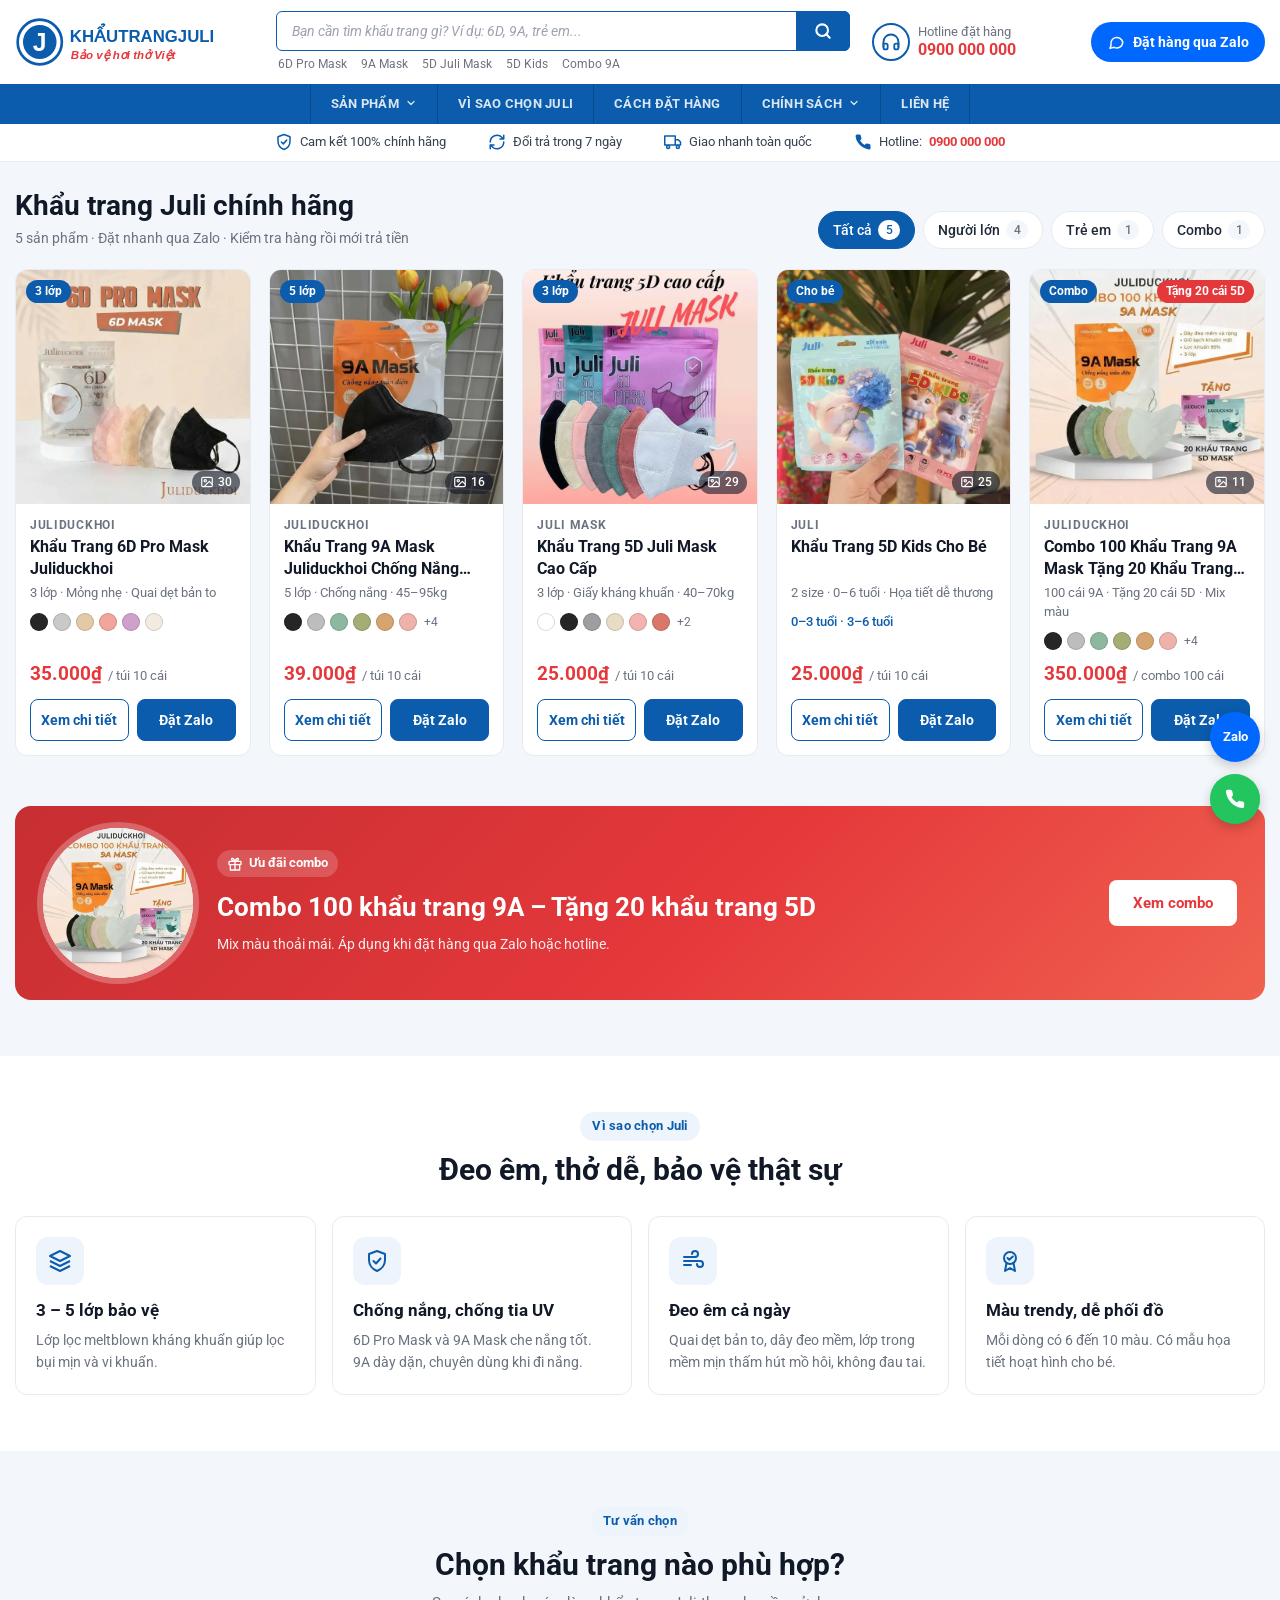
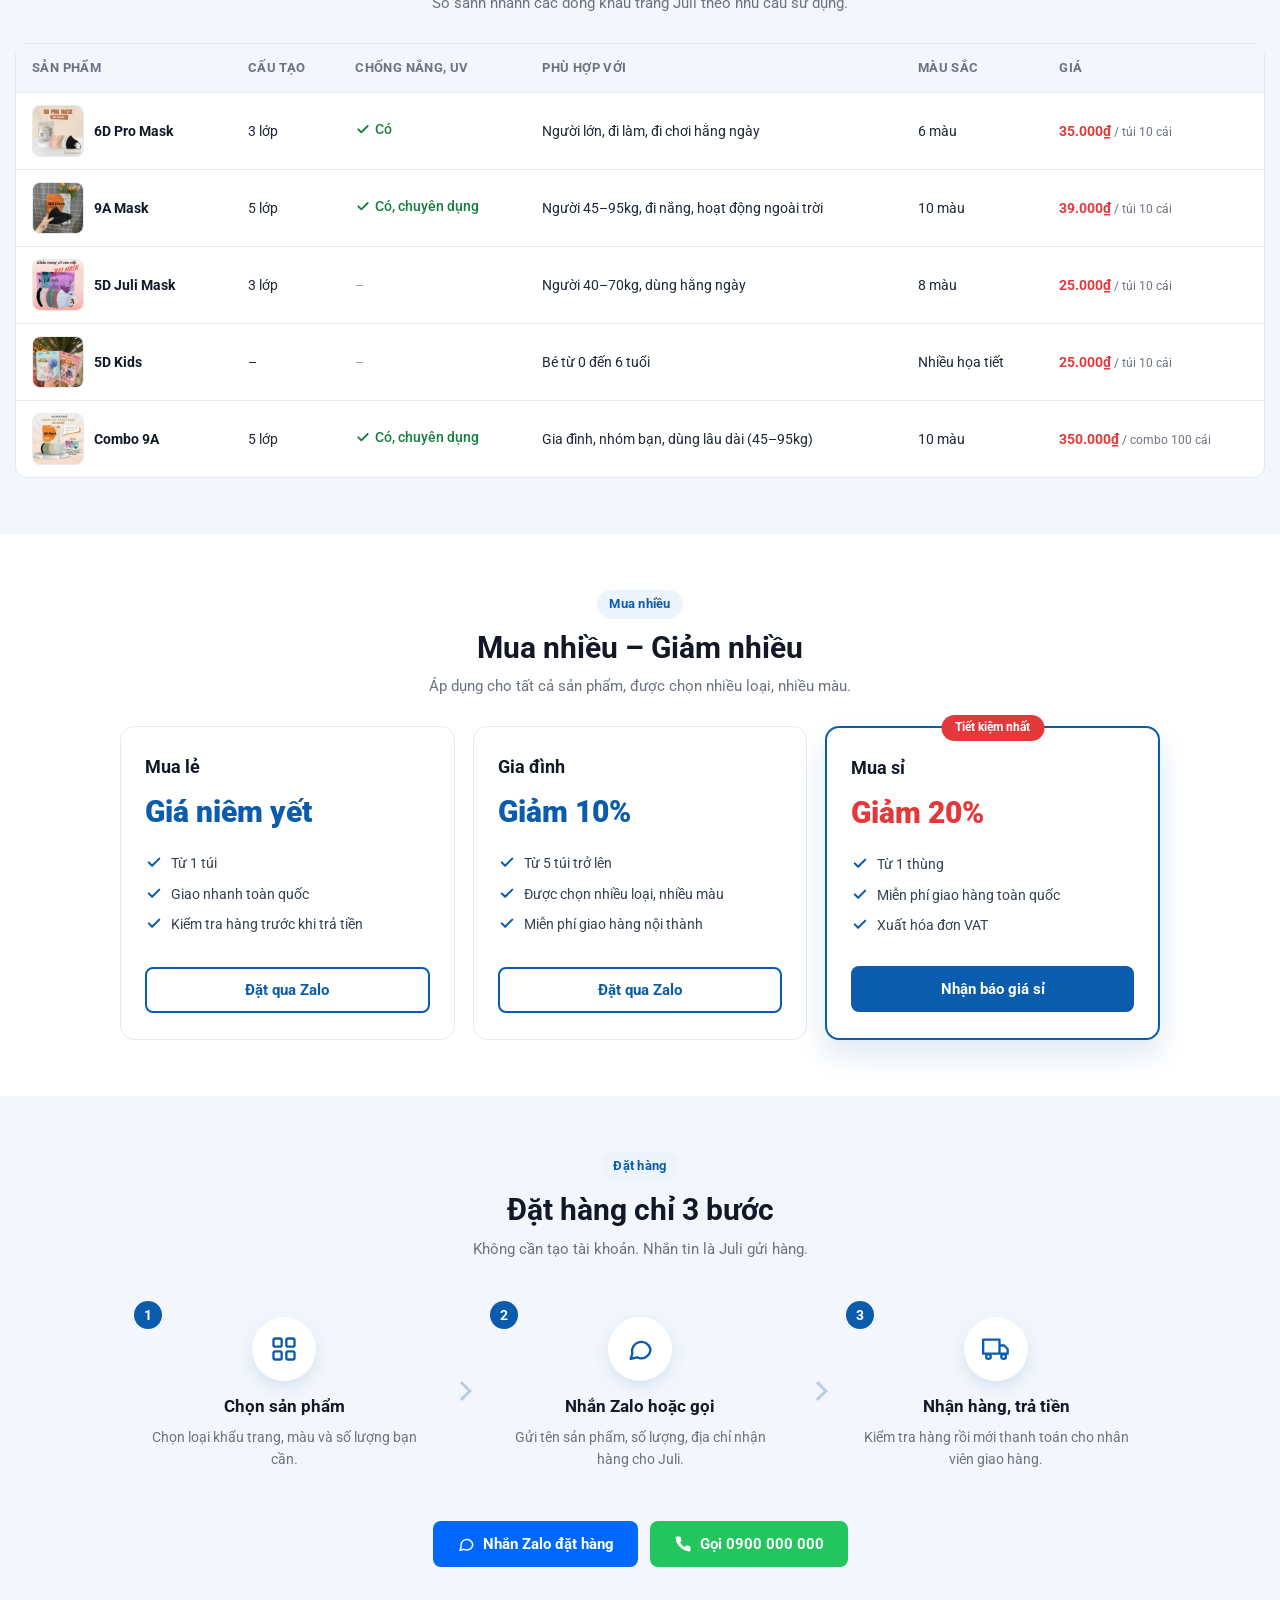
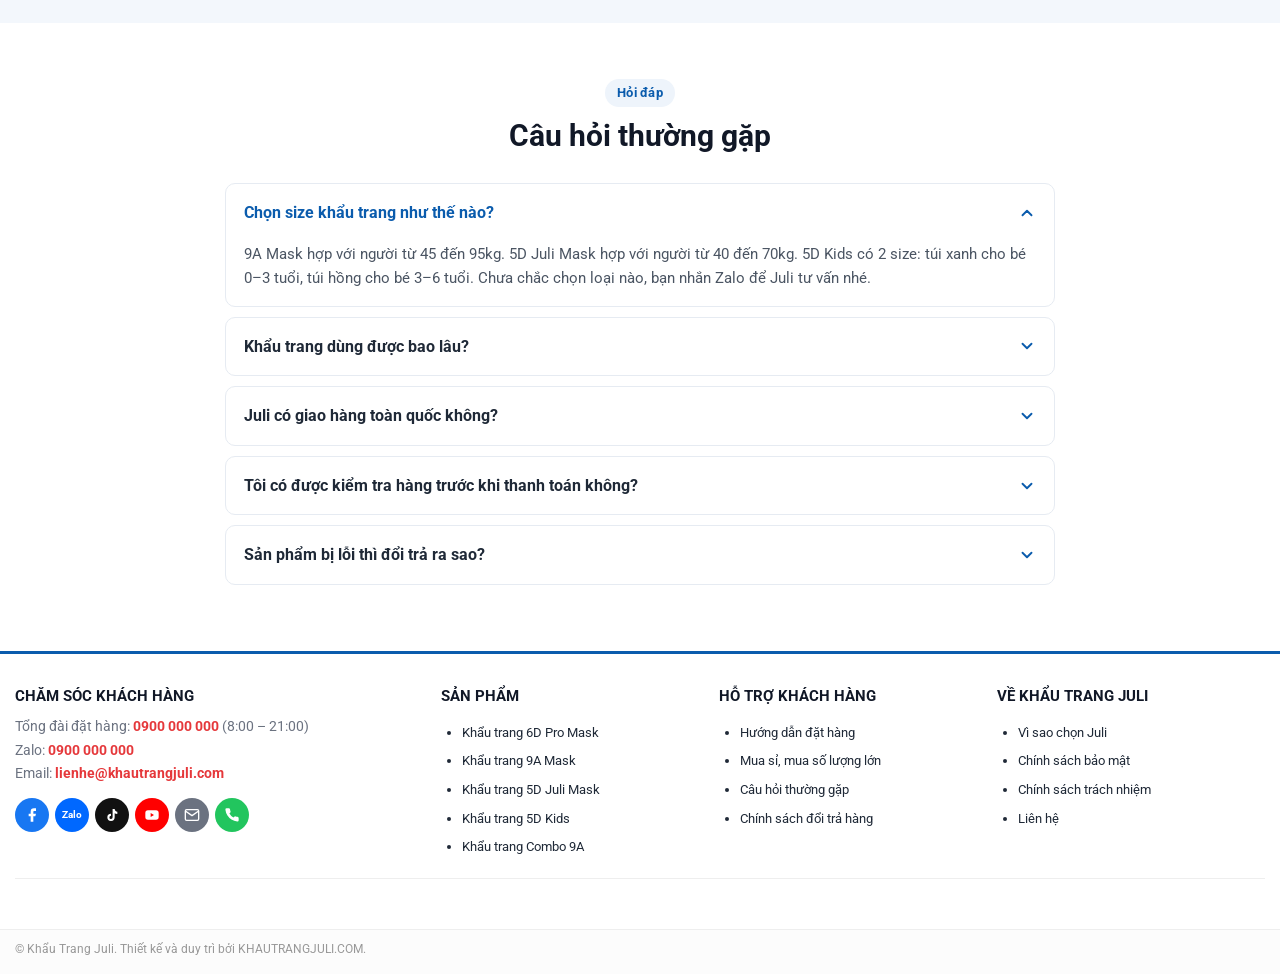
==== commit 3fff488d: "Them anh that va trang chi tiet cho 5 san pham - assets/products/<san-pham>/: 111 anh that tu Zalo (" ====
--- a/index.html
+++ b/index.html
@@ -4,7 +4,7 @@
   <meta charset="UTF-8">
   <meta name="viewport" content="width=device-width, initial-scale=1">
   <title>Trang chủ - Khẩu Trang Juli</title>
-  <meta name="description" content="Khẩu Trang Juli - khẩu trang y tế 4 lớp, 3D, KF94, N95, trẻ em chính hãng. Đặt hàng nhanh qua Zalo, giao toàn quốc.">
+  <meta name="description" content="Khẩu Trang Juli - khẩu trang 6D Pro Mask, 9A Mask chống nắng 5 lớp, 5D Juli Mask, 5D Kids cho bé. Đặt hàng nhanh qua Zalo, giao toàn quốc.">
   <meta name="theme-color" content="#0b5cad">
   <link rel="preconnect" href="https://fonts.googleapis.com">
   <link rel="preconnect" href="https://fonts.gstatic.com" crossorigin>
@@ -18,6 +18,9 @@
   <symbol id="i-search" viewBox="0 0 24 24"><g fill="none" stroke="currentColor" stroke-width="2.5" stroke-linecap="round"><circle cx="11" cy="11" r="7"/><path d="M20 20l-4-4"/></g></symbol>
   <symbol id="i-menu" viewBox="0 0 24 24"><g fill="none" stroke="currentColor" stroke-width="2" stroke-linecap="round"><path d="M3 6h18M3 12h18M3 18h18"/></g></symbol>
   <symbol id="i-chevron-right" viewBox="0 0 24 24"><path d="M9 18l6-6-6-6" fill="none" stroke="currentColor" stroke-width="2.5" stroke-linecap="round" stroke-linejoin="round"/></symbol>
+  <symbol id="i-chevron-left" viewBox="0 0 24 24"><path d="M15 18l-6-6 6-6" fill="none" stroke="currentColor" stroke-width="2.5" stroke-linecap="round" stroke-linejoin="round"/></symbol>
+  <symbol id="i-image" viewBox="0 0 24 24"><g fill="none" stroke="currentColor" stroke-width="2" stroke-linejoin="round"><rect x="3" y="4" width="18" height="16" rx="2"/><circle cx="9" cy="10" r="2"/><path d="M21 16l-5-5-9 9"/></g></symbol>
+  <symbol id="i-expand" viewBox="0 0 24 24"><path d="M4 9V4h5M20 9V4h-5M4 15v5h5M20 15v5h-5" fill="none" stroke="currentColor" stroke-width="2.2" stroke-linecap="round" stroke-linejoin="round"/></symbol>
   <symbol id="i-chevron-down" viewBox="0 0 24 24"><path d="M6 9l6 6 6-6" fill="none" stroke="currentColor" stroke-width="2.5" stroke-linecap="round" stroke-linejoin="round"/></symbol>
   <symbol id="i-chevron-up" viewBox="0 0 24 24"><path d="M18 15l-6-6-6 6" fill="none" stroke="currentColor" stroke-width="2.5" stroke-linecap="round" stroke-linejoin="round"/></symbol>
   <symbol id="i-check" viewBox="0 0 24 24"><path d="M5 12.5l4.5 4.5L19 7.5" fill="none" stroke="currentColor" stroke-width="2.8" stroke-linecap="round" stroke-linejoin="round"/></symbol>
@@ -59,15 +62,15 @@
         <div class="header-block hide-for-medium">
           <div class="col-search">
             <form class="search-form" role="search" action="index.html" data-search>
-              <input id="search-1" type="search" name="q" placeholder="Bạn cần tìm khẩu trang gì? Ví dụ: KF94, N95..." autocomplete="off" aria-label="Tìm kiếm sản phẩm">
+              <input id="search-1" type="search" name="q" placeholder="Bạn cần tìm khẩu trang gì? Ví dụ: 6D, 9A, trẻ em..." autocomplete="off" aria-label="Tìm kiếm sản phẩm">
               <button type="submit" aria-label="Tìm kiếm"><svg width="20" height="20"><use href="#i-search"/></svg></button>
             </form>
             <div class="search-keys">
-              <a href="index.html#sp-4lop">Khẩu trang 4 lớp</a>
-              <a href="index.html#sp-3d">3D Mask</a>
-              <a href="index.html#sp-kf94">KF94</a>
-              <a href="index.html#sp-n95">N95</a>
-              <a href="index.html#sp-treem">Khẩu trang trẻ em</a>
+              <a href="khau-trang-6d-pro-mask.html">6D Pro Mask</a>
+              <a href="khau-trang-9a-mask.html">9A Mask</a>
+              <a href="khau-trang-5d-juli-mask.html">5D Juli Mask</a>
+              <a href="khau-trang-5d-kids.html">5D Kids</a>
+              <a href="khau-trang-combo-9a-mask.html">Combo 9A</a>
             </div>
           </div>
           <div class="col-support">
@@ -100,10 +103,19 @@
     <div id="wide-nav" class="header-bottom">
       <div class="header-bottom-inner container">
         <ul class="nav-main hide-for-medium">
-          <li><a href="index.html#san-pham">Sản phẩm</a></li>
+          <li class="has-dd" data-dd="sp">
+            <a href="index.html#san-pham">Sản phẩm <svg><use href="#i-chevron-down"/></svg></a>
+            <ul class="dd">
+              <li><a href="khau-trang-6d-pro-mask.html">Khẩu Trang 6D Pro Mask Juliduckhoi</a></li>
+              <li><a href="khau-trang-9a-mask.html">Khẩu Trang 9A Mask Juliduckhoi Chống Nắng Toàn Diện</a></li>
+              <li><a href="khau-trang-5d-juli-mask.html">Khẩu Trang 5D Juli Mask Cao Cấp</a></li>
+              <li><a href="khau-trang-5d-kids.html">Khẩu Trang 5D Kids Cho Bé</a></li>
+              <li><a href="khau-trang-combo-9a-mask.html">Combo 100 Khẩu Trang 9A Mask Tặng 20 Khẩu Trang 5D</a></li>
+            </ul>
+          </li>
           <li><a href="index.html#vi-sao">Vì sao chọn Juli</a></li>
           <li><a href="index.html#dat-hang">Cách đặt hàng</a></li>
-          <li class="has-dd">
+          <li class="has-dd" data-dd="cs">
             <a href="chinh-sach-doi-tra-hang.html">Chính sách <svg><use href="#i-chevron-down"/></svg></a>
             <ul class="dd">
               <li><a href="chinh-sach-doi-tra-hang.html">Chính sách đổi trả hàng</a></li>
@@ -138,154 +150,174 @@
 <!-- ================= MAIN ================= -->
 <main id="main">
 
-  <!-- HERO -->
-  <section class="hero">
-    <div class="container hero-inner">
-      <div class="hero-text">
-        <span class="eyebrow">Khẩu trang chính hãng Juli</span>
-        <h1>Thở dễ dàng,<br><em>bảo vệ thật sự</em></h1>
-        <p>5 dòng khẩu trang cho mọi nhu cầu: đi làm, đi xe máy, cho bé. Đặt hàng nhanh qua Zalo, giao toàn quốc, kiểm tra hàng trước khi trả tiền.</p>
-        <div class="hero-btns">
-          <a class="btn btn-zalo" href="https://zalo.me/0900000000" target="_blank" rel="noopener"><svg><use href="#i-chat"/></svg>Đặt hàng qua Zalo</a>
-          <a class="btn btn-outline" href="#san-pham">Xem sản phẩm</a>
-        </div>
-        <ul class="hero-points">
-          <li><svg><use href="#i-check"/></svg>4 lớp lọc</li>
-          <li><svg><use href="#i-check"/></svg>Kháng khuẩn</li>
-          <li><svg><use href="#i-check"/></svg>Thanh toán khi nhận hàng</li>
-        </ul>
-      </div>
-      <div class="hero-visual">
-        <img src="images/hero.svg" alt="Các dòng khẩu trang Juli" width="640" height="520">
-      </div>
-    </div>
-  </section>
-
-  <!-- LỢI ÍCH -->
-  <section class="benefits" id="vi-sao">
-    <div class="container">
+  <!-- DANH SÁCH SẢN PHẨM (hiện ngay khi vào trang) -->
+  <section class="shop" id="san-pham">
+    <div class="container">
+      <div class="shop-head">
+        <div class="shop-title">
+          <h1>Khẩu trang Juli chính hãng</h1>
+          <p>5 sản phẩm · Đặt nhanh qua Zalo · Kiểm tra hàng rồi mới trả tiền</p>
+        </div>
+        <div class="filters" role="group" aria-label="Lọc sản phẩm">
+          <button type="button" class="filter active" data-filter="all" aria-pressed="true">Tất cả <span>5</span></button>
+          <button type="button" class="filter" data-filter="nguoi-lon" aria-pressed="false">Người lớn <span>4</span></button>
+          <button type="button" class="filter" data-filter="tre-em" aria-pressed="false">Trẻ em <span>1</span></button>
+          <button type="button" class="filter" data-filter="combo" aria-pressed="false">Combo <span>1</span></button>
+        </div>
+      </div>
+      <p class="search-info" id="search-info" hidden></p>
+      <div class="p-grid" id="product-list">
+        <article class="p-card" id="sp-6d-pro-mask" data-name="khẩu trang 6d pro mask juliduckhoi 6d pro mask 6d pro mask khẩu trang 6d thời trang mỏng nhẹ chống nắng người lớn 3 lớp · mỏng nhẹ · quai dẹt bản to người lớn, đi làm, đi chơi hằng ngày" data-tags="nguoi-lon">
+          <a class="p-img" href="khau-trang-6d-pro-mask.html">
+            <img src="assets/products/6d-pro-mask/thumbs/01.webp" alt="Khẩu Trang 6D Pro Mask Juliduckhoi" width="600" height="600" loading="lazy">
+            <img class="p-img-alt" src="assets/products/6d-pro-mask/thumbs/02.webp" alt="" width="450" height="600" loading="lazy">
+            <span class="badge">3 lớp</span>
+            <span class="p-count"><svg><use href="#i-image"/></svg>30</span>
+          </a>
+          <div class="p-body">
+            <span class="p-brand">Juliduckhoi</span>
+            <h3 class="p-title"><a href="khau-trang-6d-pro-mask.html">Khẩu Trang 6D Pro Mask Juliduckhoi</a></h3>
+            <p class="p-sub">3 lớp · Mỏng nhẹ · Quai dẹt bản to</p>
+            <ul class="swatches" aria-label="6 màu"><li style="--c:#262626" title="Đen"></li><li style="--c:#c9c9c7" title="Xám ghi"></li><li style="--c:#e3c9a5" title="Be"></li><li style="--c:#f2a59a" title="Hồng cam"></li><li style="--c:#cfa0c9" title="Hồng tím"></li><li style="--c:#f3ebe0" title="Kem sữa"></li></ul>
+            <div class="price"><span class="amount">35.000₫</span><span class="unit">/ túi 10 cái</span></div>
+            <div class="p-btns">
+              <a class="btn-buy btn-buy-call" href="khau-trang-6d-pro-mask.html">Xem chi tiết</a>
+              <a class="btn-buy" href="https://zalo.me/0900000000" target="_blank" rel="noopener">Đặt Zalo</a>
+            </div>
+          </div>
+        </article>
+        <article class="p-card" id="sp-9a-mask" data-name="khẩu trang 9a mask juliduckhoi chống nắng toàn diện 9a mask 9a mask khẩu trang 9a 5 lớp chống nắng đi nắng chống tia uv combo người lớn 5 lớp · chống nắng · 45–95kg người 45–95kg, đi nắng, hoạt động ngoài trời" data-tags="nguoi-lon">
+          <a class="p-img" href="khau-trang-9a-mask.html">
+            <img src="assets/products/9a-mask/thumbs/01.webp" alt="Khẩu Trang 9A Mask Juliduckhoi Chống Nắng Toàn Diện" width="600" height="600" loading="lazy">
+            <img class="p-img-alt" src="assets/products/9a-mask/thumbs/02.webp" alt="" width="600" height="600" loading="lazy">
+            <span class="badge">5 lớp</span>
+            <span class="p-count"><svg><use href="#i-image"/></svg>16</span>
+          </a>
+          <div class="p-body">
+            <span class="p-brand">Juliduckhoi</span>
+            <h3 class="p-title"><a href="khau-trang-9a-mask.html">Khẩu Trang 9A Mask Juliduckhoi Chống Nắng Toàn Diện</a></h3>
+            <p class="p-sub">5 lớp · Chống nắng · 45–95kg</p>
+            <ul class="swatches" aria-label="10 màu"><li style="--c:#262626" title="Đen"></li><li style="--c:#bdbdbd" title="Xám"></li><li style="--c:#8db8a0" title="Xanh rêu"></li><li style="--c:#a5ad74" title="Xanh bơ"></li><li style="--c:#d6a46e" title="Be đậm"></li><li style="--c:#eeb2ab" title="Hồng ruốc"></li><li class="more">+4</li></ul>
+            <div class="price"><span class="amount">39.000₫</span><span class="unit">/ túi 10 cái</span></div>
+            <div class="p-btns">
+              <a class="btn-buy btn-buy-call" href="khau-trang-9a-mask.html">Xem chi tiết</a>
+              <a class="btn-buy" href="https://zalo.me/0900000000" target="_blank" rel="noopener">Đặt Zalo</a>
+            </div>
+          </div>
+        </article>
+        <article class="p-card" id="sp-5d-juli-mask" data-name="khẩu trang 5d juli mask cao cấp 5d juli mask 5d juli mask khẩu trang 5d kháng khuẩn người lớn 3 lớp · giấy kháng khuẩn · 40–70kg người 40–70kg, dùng hằng ngày" data-tags="nguoi-lon">
+          <a class="p-img" href="khau-trang-5d-juli-mask.html">
+            <img src="assets/products/5d-juli-mask/thumbs/01.webp" alt="Khẩu Trang 5D Juli Mask Cao Cấp" width="600" height="600" loading="lazy">
+            <img class="p-img-alt" src="assets/products/5d-juli-mask/thumbs/02.webp" alt="" width="600" height="600" loading="lazy">
+            <span class="badge">3 lớp</span>
+            <span class="p-count"><svg><use href="#i-image"/></svg>29</span>
+          </a>
+          <div class="p-body">
+            <span class="p-brand">Juli Mask</span>
+            <h3 class="p-title"><a href="khau-trang-5d-juli-mask.html">Khẩu Trang 5D Juli Mask Cao Cấp</a></h3>
+            <p class="p-sub">3 lớp · Giấy kháng khuẩn · 40–70kg</p>
+            <ul class="swatches" aria-label="8 màu"><li style="--c:#ffffff" title="Trắng"></li><li style="--c:#262626" title="Đen"></li><li style="--c:#9e9e9e" title="Xám"></li><li style="--c:#e8dcc6" title="Be"></li><li style="--c:#f3b3b0" title="Hồng"></li><li style="--c:#d9776a" title="Cam đất"></li><li class="more">+2</li></ul>
+            <div class="price"><span class="amount">25.000₫</span><span class="unit">/ túi 10 cái</span></div>
+            <div class="p-btns">
+              <a class="btn-buy btn-buy-call" href="khau-trang-5d-juli-mask.html">Xem chi tiết</a>
+              <a class="btn-buy" href="https://zalo.me/0900000000" target="_blank" rel="noopener">Đặt Zalo</a>
+            </div>
+          </div>
+        </article>
+        <article class="p-card" id="sp-5d-kids" data-name="khẩu trang 5d kids cho bé 5d kids 5d kids khẩu trang trẻ em em bé cho bé kid học sinh mầm non 2 size · 0–6 tuổi · họa tiết dễ thương bé từ 0 đến 6 tuổi" data-tags="tre-em">
+          <a class="p-img" href="khau-trang-5d-kids.html">
+            <img src="assets/products/5d-kids/thumbs/01.webp" alt="Khẩu Trang 5D Kids Cho Bé" width="568" height="600" loading="lazy">
+            <img class="p-img-alt" src="assets/products/5d-kids/thumbs/02.webp" alt="" width="600" height="566" loading="lazy">
+            <span class="badge">Cho bé</span>
+            <span class="p-count"><svg><use href="#i-image"/></svg>25</span>
+          </a>
+          <div class="p-body">
+            <span class="p-brand">Juli</span>
+            <h3 class="p-title"><a href="khau-trang-5d-kids.html">Khẩu Trang 5D Kids Cho Bé</a></h3>
+            <p class="p-sub">2 size · 0–6 tuổi · Họa tiết dễ thương</p>
+            <p class="p-variant">0–3 tuổi · 3–6 tuổi</p>
+            <div class="price"><span class="amount">25.000₫</span><span class="unit">/ túi 10 cái</span></div>
+            <div class="p-btns">
+              <a class="btn-buy btn-buy-call" href="khau-trang-5d-kids.html">Xem chi tiết</a>
+              <a class="btn-buy" href="https://zalo.me/0900000000" target="_blank" rel="noopener">Đặt Zalo</a>
+            </div>
+          </div>
+        </article>
+        <article class="p-card" id="sp-combo-9a-mask" data-name="combo 100 khẩu trang 9a mask tặng 20 khẩu trang 5d combo 9a combo 100 khẩu trang 9a tặng 5d mua sỉ thùng gia đình mua nhiều người lớn 100 cái 9a · tặng 20 cái 5d · mix màu gia đình, nhóm bạn, dùng lâu dài (45–95kg)" data-tags="nguoi-lon combo">
+          <a class="p-img" href="khau-trang-combo-9a-mask.html">
+            <img src="assets/products/combo-9a-mask/thumbs/01.webp" alt="Combo 100 Khẩu Trang 9A Mask Tặng 20 Khẩu Trang 5D" width="600" height="600" loading="lazy">
+            <img class="p-img-alt" src="assets/products/combo-9a-mask/thumbs/02.webp" alt="" width="600" height="600" loading="lazy">
+            <span class="badge">Combo</span>
+            <span class="ribbon">Tặng 20 cái 5D</span>
+            <span class="p-count"><svg><use href="#i-image"/></svg>11</span>
+          </a>
+          <div class="p-body">
+            <span class="p-brand">Juliduckhoi</span>
+            <h3 class="p-title"><a href="khau-trang-combo-9a-mask.html">Combo 100 Khẩu Trang 9A Mask Tặng 20 Khẩu Trang 5D</a></h3>
+            <p class="p-sub">100 cái 9A · Tặng 20 cái 5D · Mix màu</p>
+            <ul class="swatches" aria-label="10 màu"><li style="--c:#262626" title="Đen"></li><li style="--c:#bdbdbd" title="Xám"></li><li style="--c:#8db8a0" title="Xanh rêu"></li><li style="--c:#a5ad74" title="Xanh bơ"></li><li style="--c:#d6a46e" title="Be đậm"></li><li style="--c:#eeb2ab" title="Hồng ruốc"></li><li class="more">+4</li></ul>
+            <div class="price"><span class="amount">350.000₫</span><span class="unit">/ combo 100 cái</span></div>
+            <div class="p-btns">
+              <a class="btn-buy btn-buy-call" href="khau-trang-combo-9a-mask.html">Xem chi tiết</a>
+              <a class="btn-buy" href="https://zalo.me/0900000000" target="_blank" rel="noopener">Đặt Zalo</a>
+            </div>
+          </div>
+        </article>
+      </div>
+      <p class="search-empty" id="search-empty" hidden>Không tìm thấy sản phẩm phù hợp. <a href="https://zalo.me/0900000000" target="_blank" rel="noopener">Nhắn Zalo</a> để Juli tư vấn giúp bạn nhé.</p>
+    </div>
+  </section>
+
+  <!-- ƯU ĐÃI -->
+  <section class="sec promo-sec">
+    <div class="container">
+      <div class="promo">
+        <a class="promo-img" href="khau-trang-combo-9a-mask.html"><img src="assets/products/combo-9a-mask/thumbs/01.webp" alt="Combo 100 khẩu trang 9A Mask tặng 20 khẩu trang 5D" width="600" height="600" loading="lazy"></a>
+        <div class="promo-text">
+          <span class="promo-tag"><svg><use href="#i-gift"/></svg>Ưu đãi combo</span>
+          <h2>Combo 100 khẩu trang 9A – Tặng 20 khẩu trang 5D</h2>
+          <p>Mix màu thoải mái. Áp dụng khi đặt hàng qua Zalo hoặc hotline.</p>
+        </div>
+        <a class="btn btn-white" href="khau-trang-combo-9a-mask.html">Xem combo</a>
+      </div>
+    </div>
+  </section>
+
+  <!-- VÌ SAO CHỌN JULI -->
+  <section class="sec" id="vi-sao">
+    <div class="container">
+      <div class="sec-head">
+        <span class="eyebrow">Vì sao chọn Juli</span>
+        <h2>Đeo êm, thở dễ, bảo vệ thật sự</h2>
+      </div>
       <div class="benefit-grid">
-        <div class="benefit"><span class="b-ico"><svg><use href="#i-layers"/></svg></span><h3>4 lớp lọc</h3><p>Lọc bụi mịn và vi khuẩn, lớp trong cùng mềm mại, không kích ứng da.</p></div>
-        <div class="benefit"><span class="b-ico"><svg><use href="#i-shield"/></svg></span><h3>Kháng khuẩn</h3><p>Lớp lọc kháng khuẩn giúp hạn chế mùi khi phải đeo trong thời gian dài.</p></div>
-        <div class="benefit"><span class="b-ico"><svg><use href="#i-wind"/></svg></span><h3>Thoáng khí, ôm mặt</h3><p>Thanh nẹp mũi chỉnh được, quai đeo co giãn, đeo cả ngày không đau tai.</p></div>
-        <div class="benefit"><span class="b-ico"><svg><use href="#i-badge"/></svg></span><h3>Hàng chính hãng</h3><p>Nguồn gốc rõ ràng, đổi trả trong 7 ngày nếu sản phẩm lỗi do nhà sản xuất.</p></div>
-      </div>
-    </div>
-  </section>
-
-  <!-- SẢN PHẨM -->
-  <section class="sec sec-soft" id="san-pham">
-    <div class="container">
-      <div class="sec-head">
-        <span class="eyebrow">Sản phẩm</span>
-        <h2>Sản phẩm của Juli</h2>
-        <p>5 dòng khẩu trang, mỗi loại cho một nhu cầu. Chưa biết chọn loại nào? Xem <a href="#so-sanh">bảng so sánh</a> bên dưới.</p>
-      </div>
-      <div class="bento">
-        <article class="p-card p-featured" id="sp-4lop" data-name="khẩu trang y tế 4 lớp juli – hộp 50 cái y tế 4 lớp khẩu trang 4 lớp">
-          <span class="ribbon">Bán chạy nhất</span>
-          <span class="badge">-18%</span>
-          <div class="p-img"><img src="images/sp-1.svg" alt="Khẩu Trang Y Tế 4 Lớp Juli – Hộp 50 Cái" width="500" height="500" loading="lazy"></div>
-          <div class="p-body">
-            <h3 class="p-title">Khẩu Trang Y Tế 4 Lớp Juli – Hộp 50 Cái</h3>
-            <span class="chip">Hộp 50 cái</span>
-            <ul class="p-bullets">
-              <li><svg><use href="#i-check"/></svg>4 lớp lọc, lớp trong cùng mềm, không kích ứng da</li>
-              <li><svg><use href="#i-check"/></svg>Thanh nẹp mũi ôm khít, quai đeo co giãn không đau tai</li>
-              <li><svg><use href="#i-check"/></svg>Hộp 50 cái tiện dùng cho cả gia đình</li>
-            </ul>
-            <div class="price"><ins><span class="amount">45.000₫</span></ins><del><span class="amount">55.000₫</span></del></div>
-            <div class="p-btns">
-              <a class="btn-buy" href="https://zalo.me/0900000000" target="_blank" rel="noopener">Đặt mua qua Zalo</a>
-              <a class="btn-buy btn-buy-call" href="tel:0900000000">Gọi đặt hàng</a>
-            </div>
-          </div>
-        </article>
-        <article class="p-card" id="sp-3d" data-name="khẩu trang 3d mask juli kháng khuẩn – hộp 10 cái 3d mask 3d mask">
-          <span class="badge">-42%</span>
-          <div class="p-img"><img src="images/sp-2.svg" alt="Khẩu Trang 3D Mask Juli Kháng Khuẩn – Hộp 10 Cái" width="500" height="500" loading="lazy"></div>
-          <div class="p-body">
-            <h3 class="p-title">Khẩu Trang 3D Mask Juli Kháng Khuẩn – Hộp 10 Cái</h3>
-            <span class="chip">Hộp 10 cái</span>
-            <p class="p-fit">Phù hợp: Ôm mặt, không lem son, đi chơi, chụp ảnh</p>
-            <div class="price"><ins><span class="amount">35.000₫</span></ins><del><span class="amount">60.000₫</span></del></div>
-            <a class="btn-buy" href="https://zalo.me/0900000000" target="_blank" rel="noopener">Đặt mua</a>
-          </div>
-        </article>
-        <article class="p-card" id="sp-kf94" data-name="khẩu trang kf94 juli 4 lớp chống bụi mịn – túi 10 cái kf94 kf94">
-          <span class="badge">-39%</span>
-          <div class="p-img"><img src="images/sp-3.svg" alt="Khẩu Trang KF94 Juli 4 Lớp Chống Bụi Mịn – Túi 10 Cái" width="500" height="500" loading="lazy"></div>
-          <div class="p-body">
-            <h3 class="p-title">Khẩu Trang KF94 Juli 4 Lớp Chống Bụi Mịn – Túi 10 Cái</h3>
-            <span class="chip">Túi 10 cái</span>
-            <p class="p-fit">Phù hợp: Đi xe máy, đường nhiều khói bụi</p>
-            <div class="price"><ins><span class="amount">49.000₫</span></ins><del><span class="amount">80.000₫</span></del></div>
-            <a class="btn-buy" href="https://zalo.me/0900000000" target="_blank" rel="noopener">Đặt mua</a>
-          </div>
-        </article>
-        <article class="p-card" id="sp-n95" data-name="khẩu trang n95 juli có van thở, lọc bụi mịn – hộp 5 cái n95 có van n95">
-          <span class="badge">-30%</span>
-          <div class="p-img"><img src="images/sp-4.svg" alt="Khẩu Trang N95 Juli Có Van Thở, Lọc Bụi Mịn – Hộp 5 Cái" width="500" height="500" loading="lazy"></div>
-          <div class="p-body">
-            <h3 class="p-title">Khẩu Trang N95 Juli Có Van Thở, Lọc Bụi Mịn – Hộp 5 Cái</h3>
-            <span class="chip">Hộp 5 cái</span>
-            <p class="p-fit">Phù hợp: Bụi mịn nặng, công trường, nhà xưởng</p>
-            <div class="price"><ins><span class="amount">84.000₫</span></ins><del><span class="amount">120.000₫</span></del></div>
-            <a class="btn-buy" href="https://zalo.me/0900000000" target="_blank" rel="noopener">Đặt mua</a>
-          </div>
-        </article>
-        <article class="p-card" id="sp-treem" data-name="khẩu trang trẻ em juli kids họa tiết dễ thương – hộp 30 cái trẻ em khẩu trang trẻ em">
-          <div class="p-img"><img src="images/sp-5.svg" alt="Khẩu Trang Trẻ Em Juli Kids Họa Tiết Dễ Thương – Hộp 30 Cái" width="500" height="500" loading="lazy"></div>
-          <div class="p-body">
-            <h3 class="p-title">Khẩu Trang Trẻ Em Juli Kids Họa Tiết Dễ Thương – Hộp 30 Cái</h3>
-            <span class="chip">Hộp 30 cái</span>
-            <p class="p-fit">Phù hợp: Bé từ 3 đến 10 tuổi</p>
-            <div class="price"><span class="amount">55.000₫</span></div>
-            <a class="btn-buy" href="https://zalo.me/0900000000" target="_blank" rel="noopener">Đặt mua</a>
-          </div>
-        </article>
-      </div>
-      <p class="search-empty" id="search-empty" hidden>Không tìm thấy sản phẩm phù hợp. <a href="https://zalo.me/0900000000" target="_blank" rel="noopener">Nhắn Zalo</a> để Juli tư vấn giúp bạn nhé.</p>
-    </div>
-  </section>
-
-  <!-- ƯU ĐÃI THÁNG -->
-  <section class="sec promo-sec">
-    <div class="container">
-      <div class="promo">
-        <div class="promo-img"><img src="images/sp-3.svg" alt="Khẩu trang KF94 Juli" width="500" height="500" loading="lazy"></div>
-        <div class="promo-text">
-          <span class="promo-tag"><svg><use href="#i-gift"/></svg>Ưu đãi tháng này</span>
-          <h2>Mua 2 túi KF94 – Tặng 1 túi</h2>
-          <p>Áp dụng khi đặt hàng qua Zalo hoặc hotline. Số lượng quà tặng có hạn.</p>
-          <div class="promo-timer" data-countdown="month">
-            <span>Còn</span><b data-d>00</b><i>ngày</i><b data-h>00</b>:<b data-m>00</b>:<b data-s>00</b>
-          </div>
-        </div>
-        <a class="btn btn-white" href="https://zalo.me/0900000000" target="_blank" rel="noopener">Nhận ưu đãi qua Zalo</a>
+        <div class="benefit"><span class="b-ico"><svg><use href="#i-layers"/></svg></span><h3>3 – 5 lớp bảo vệ</h3><p>Lớp lọc meltblown kháng khuẩn giúp lọc bụi mịn và vi khuẩn.</p></div>
+        <div class="benefit"><span class="b-ico"><svg><use href="#i-shield"/></svg></span><h3>Chống nắng, chống tia UV</h3><p>6D Pro Mask và 9A Mask che nắng tốt. 9A dày dặn, chuyên dùng khi đi nắng.</p></div>
+        <div class="benefit"><span class="b-ico"><svg><use href="#i-wind"/></svg></span><h3>Đeo êm cả ngày</h3><p>Quai dẹt bản to, dây đeo mềm, lớp trong mềm mịn thấm hút mồ hôi, không đau tai.</p></div>
+        <div class="benefit"><span class="b-ico"><svg><use href="#i-badge"/></svg></span><h3>Màu trendy, dễ phối đồ</h3><p>Mỗi dòng có 6 đến 10 màu. Có mẫu họa tiết hoạt hình cho bé.</p></div>
       </div>
     </div>
   </section>
 
   <!-- SO SÁNH -->
-  <section class="sec" id="so-sanh">
+  <section class="sec sec-soft" id="so-sanh">
     <div class="container">
       <div class="sec-head">
         <span class="eyebrow">Tư vấn chọn</span>
         <h2>Chọn khẩu trang nào phù hợp?</h2>
-        <p>So sánh nhanh 5 dòng khẩu trang Juli theo nhu cầu sử dụng.</p>
+        <p>So sánh nhanh các dòng khẩu trang Juli theo nhu cầu sử dụng.</p>
       </div>
       <div class="table-wrap">
         <table class="compare">
           <thead>
-            <tr><th>Sản phẩm</th><th>Lọc bụi mịn</th><th>Kháng khuẩn</th><th>Phù hợp với</th><th>Quy cách</th><th>Giá</th></tr>
+            <tr><th>Sản phẩm</th><th>Cấu tạo</th><th>Chống nắng, UV</th><th>Phù hợp với</th><th>Màu sắc</th><th>Giá</th></tr>
           </thead>
           <tbody>
-            <tr><td><a class="cmp-name" href="#sp-4lop"><img src="images/sp-1.svg" alt="" width="500" height="500" loading="lazy"><span>Y tế 4 lớp</span></a></td><td><span class="meter m2"><i></i><i></i><i></i><i></i></span>Tốt</td><td><span class="yes"><svg><use href="#i-check"/></svg>Có</span></td><td>Dùng hằng ngày: đi làm, đi học, đi chợ</td><td>Hộp 50 cái</td><td class="cmp-price">45.000₫</td></tr>
-            <tr><td><a class="cmp-name" href="#sp-3d"><img src="images/sp-2.svg" alt="" width="500" height="500" loading="lazy"><span>3D Mask</span></a></td><td><span class="meter m2"><i></i><i></i><i></i><i></i></span>Tốt</td><td><span class="yes"><svg><use href="#i-check"/></svg>Có</span></td><td>Ôm mặt, không lem son, đi chơi, chụp ảnh</td><td>Hộp 10 cái</td><td class="cmp-price">35.000₫</td></tr>
-            <tr><td><a class="cmp-name" href="#sp-kf94"><img src="images/sp-3.svg" alt="" width="500" height="500" loading="lazy"><span>KF94</span></a></td><td><span class="meter m3"><i></i><i></i><i></i><i></i></span>Rất tốt</td><td><span class="yes"><svg><use href="#i-check"/></svg>Có</span></td><td>Đi xe máy, đường nhiều khói bụi</td><td>Túi 10 cái</td><td class="cmp-price">49.000₫</td></tr>
-            <tr><td><a class="cmp-name" href="#sp-n95"><img src="images/sp-4.svg" alt="" width="500" height="500" loading="lazy"><span>N95 có van</span></a></td><td><span class="meter m4"><i></i><i></i><i></i><i></i></span>Cao nhất</td><td><span class="yes"><svg><use href="#i-check"/></svg>Có</span></td><td>Bụi mịn nặng, công trường, nhà xưởng</td><td>Hộp 5 cái</td><td class="cmp-price">84.000₫</td></tr>
-            <tr><td><a class="cmp-name" href="#sp-treem"><img src="images/sp-5.svg" alt="" width="500" height="500" loading="lazy"><span>Trẻ em</span></a></td><td><span class="meter m2"><i></i><i></i><i></i><i></i></span>Tốt</td><td><span class="yes"><svg><use href="#i-check"/></svg>Có</span></td><td>Bé từ 3 đến 10 tuổi</td><td>Hộp 30 cái</td><td class="cmp-price">55.000₫</td></tr>
+            <tr><td><a class="cmp-name" href="khau-trang-6d-pro-mask.html"><img src="assets/products/6d-pro-mask/thumbs/01.webp" alt="" width="52" height="52" loading="lazy"><span>6D Pro Mask</span></a></td><td>3 lớp</td><td><span class="yes"><svg><use href="#i-check"/></svg>Có</span></td><td>Người lớn, đi làm, đi chơi hằng ngày</td><td>6 màu</td><td class="cmp-price">35.000₫<small> / túi 10 cái</small></td></tr>
+            <tr><td><a class="cmp-name" href="khau-trang-9a-mask.html"><img src="assets/products/9a-mask/thumbs/01.webp" alt="" width="52" height="52" loading="lazy"><span>9A Mask</span></a></td><td>5 lớp</td><td><span class="yes"><svg><use href="#i-check"/></svg>Có, chuyên dụng</span></td><td>Người 45–95kg, đi nắng, hoạt động ngoài trời</td><td>10 màu</td><td class="cmp-price">39.000₫<small> / túi 10 cái</small></td></tr>
+            <tr><td><a class="cmp-name" href="khau-trang-5d-juli-mask.html"><img src="assets/products/5d-juli-mask/thumbs/01.webp" alt="" width="52" height="52" loading="lazy"><span>5D Juli Mask</span></a></td><td>3 lớp</td><td><span class="dash">–</span></td><td>Người 40–70kg, dùng hằng ngày</td><td>8 màu</td><td class="cmp-price">25.000₫<small> / túi 10 cái</small></td></tr>
+            <tr><td><a class="cmp-name" href="khau-trang-5d-kids.html"><img src="assets/products/5d-kids/thumbs/01.webp" alt="" width="52" height="52" loading="lazy"><span>5D Kids</span></a></td><td>–</td><td><span class="dash">–</span></td><td>Bé từ 0 đến 6 tuổi</td><td>Nhiều họa tiết</td><td class="cmp-price">25.000₫<small> / túi 10 cái</small></td></tr>
+            <tr><td><a class="cmp-name" href="khau-trang-combo-9a-mask.html"><img src="assets/products/combo-9a-mask/thumbs/01.webp" alt="" width="52" height="52" loading="lazy"><span>Combo 9A</span></a></td><td>5 lớp</td><td><span class="yes"><svg><use href="#i-check"/></svg>Có, chuyên dụng</span></td><td>Gia đình, nhóm bạn, dùng lâu dài (45–95kg)</td><td>10 màu</td><td class="cmp-price">350.000₫<small> / combo 100 cái</small></td></tr>
           </tbody>
         </table>
       </div>
@@ -293,31 +325,31 @@
   </section>
 
   <!-- MUA NHIỀU GIẢM NHIỀU -->
-  <section class="sec sec-soft" id="mua-si">
+  <section class="sec" id="mua-si">
     <div class="container">
       <div class="sec-head">
         <span class="eyebrow">Mua nhiều</span>
         <h2>Mua nhiều – Giảm nhiều</h2>
-        <p>Áp dụng cho tất cả sản phẩm, cộng dồn được với ưu đãi tháng.</p>
+        <p>Áp dụng cho tất cả sản phẩm, được chọn nhiều loại, nhiều màu.</p>
       </div>
       <div class="tiers">
         <div class="tier">
           <h3>Mua lẻ</h3>
           <div class="tier-off">Giá niêm yết</div>
-          <ul><li><svg><use href="#i-check"/></svg>Từ 1 hộp / túi</li><li><svg><use href="#i-check"/></svg>Giao nhanh toàn quốc</li><li><svg><use href="#i-check"/></svg>Kiểm tra hàng trước khi trả tiền</li></ul>
+          <ul><li><svg><use href="#i-check"/></svg>Từ 1 túi</li><li><svg><use href="#i-check"/></svg>Giao nhanh toàn quốc</li><li><svg><use href="#i-check"/></svg>Kiểm tra hàng trước khi trả tiền</li></ul>
           <a class="btn btn-outline" href="https://zalo.me/0900000000" target="_blank" rel="noopener">Đặt qua Zalo</a>
         </div>
         <div class="tier">
           <h3>Gia đình</h3>
           <div class="tier-off">Giảm 10%</div>
-          <ul><li><svg><use href="#i-check"/></svg>Từ 5 hộp / túi trở lên</li><li><svg><use href="#i-check"/></svg>Được chọn nhiều loại</li><li><svg><use href="#i-check"/></svg>Miễn phí giao hàng nội thành</li></ul>
+          <ul><li><svg><use href="#i-check"/></svg>Từ 5 túi trở lên</li><li><svg><use href="#i-check"/></svg>Được chọn nhiều loại, nhiều màu</li><li><svg><use href="#i-check"/></svg>Miễn phí giao hàng nội thành</li></ul>
           <a class="btn btn-outline" href="https://zalo.me/0900000000" target="_blank" rel="noopener">Đặt qua Zalo</a>
         </div>
         <div class="tier tier-best">
           <span class="tier-flag">Tiết kiệm nhất</span>
           <h3>Mua sỉ</h3>
           <div class="tier-off">Giảm 20%</div>
-          <ul><li><svg><use href="#i-check"/></svg>Từ 1 thùng (40 hộp)</li><li><svg><use href="#i-check"/></svg>Miễn phí giao hàng toàn quốc</li><li><svg><use href="#i-check"/></svg>Xuất hóa đơn VAT</li></ul>
+          <ul><li><svg><use href="#i-check"/></svg>Từ 1 thùng</li><li><svg><use href="#i-check"/></svg>Miễn phí giao hàng toàn quốc</li><li><svg><use href="#i-check"/></svg>Xuất hóa đơn VAT</li></ul>
           <a class="btn btn-primary" href="https://zalo.me/0900000000" target="_blank" rel="noopener">Nhận báo giá sỉ</a>
         </div>
       </div>
@@ -325,7 +357,7 @@
   </section>
 
   <!-- CÁCH ĐẶT HÀNG -->
-  <section class="sec" id="dat-hang">
+  <section class="sec sec-soft" id="dat-hang">
     <div class="container">
       <div class="sec-head">
         <span class="eyebrow">Đặt hàng</span>
@@ -333,7 +365,7 @@
         <p>Không cần tạo tài khoản. Nhắn tin là Juli gửi hàng.</p>
       </div>
       <div class="steps">
-        <div class="step"><span class="step-no">1</span><span class="step-ico"><svg><use href="#i-grid"/></svg></span><h3>Chọn sản phẩm</h3><p>Chọn loại khẩu trang và số lượng bạn cần.</p></div>
+        <div class="step"><span class="step-no">1</span><span class="step-ico"><svg><use href="#i-grid"/></svg></span><h3>Chọn sản phẩm</h3><p>Chọn loại khẩu trang, màu và số lượng bạn cần.</p></div>
         <div class="step"><span class="step-no">2</span><span class="step-ico"><svg><use href="#i-chat"/></svg></span><h3>Nhắn Zalo hoặc gọi</h3><p>Gửi tên sản phẩm, số lượng, địa chỉ nhận hàng cho Juli.</p></div>
         <div class="step"><span class="step-no">3</span><span class="step-ico"><svg><use href="#i-truck"/></svg></span><h3>Nhận hàng, trả tiền</h3><p>Kiểm tra hàng rồi mới thanh toán cho nhân viên giao hàng.</p></div>
       </div>
@@ -345,7 +377,7 @@
   </section>
 
   <!-- CÂU HỎI THƯỜNG GẶP -->
-  <section class="sec sec-soft" id="hoi-dap">
+  <section class="sec" id="hoi-dap">
     <div class="container narrow">
       <div class="sec-head">
         <span class="eyebrow">Hỏi đáp</span>
@@ -353,8 +385,12 @@
       </div>
       <div class="faq">
         <details open>
-          <summary>Khẩu trang y tế dùng được bao lâu?<svg><use href="#i-chevron-down"/></svg></summary>
-          <p>Khẩu trang y tế là loại dùng một lần. Bạn nên thay khẩu trang mới sau mỗi lần sử dụng, hoặc ngay khi khẩu trang bị ẩm, bẩn hay biến dạng.</p>
+          <summary>Chọn size khẩu trang như thế nào?<svg><use href="#i-chevron-down"/></svg></summary>
+          <p>9A Mask hợp với người từ 45 đến 95kg. 5D Juli Mask hợp với người từ 40 đến 70kg. 5D Kids có 2 size: túi xanh cho bé 0–3 tuổi, túi hồng cho bé 3–6 tuổi. Chưa chắc chọn loại nào, bạn nhắn Zalo để Juli tư vấn nhé.</p>
+        </details>
+        <details>
+          <summary>Khẩu trang dùng được bao lâu?<svg><use href="#i-chevron-down"/></svg></summary>
+          <p>Khẩu trang là loại dùng một lần. Bạn nên thay khẩu trang mới sau mỗi lần sử dụng, hoặc ngay khi khẩu trang bị ẩm, bẩn hay biến dạng.</p>
         </details>
         <details>
           <summary>Juli có giao hàng toàn quốc không?<svg><use href="#i-chevron-down"/></svg></summary>
@@ -365,10 +401,6 @@
           <p>Được. Bạn kiểm tra đúng sản phẩm, đúng số lượng rồi mới thanh toán cho nhân viên giao hàng (COD).</p>
         </details>
         <details>
-          <summary>Mua số lượng lớn cho công ty thì thế nào?<svg><use href="#i-chevron-down"/></svg></summary>
-          <p>Bạn nhắn Zalo hoặc gọi hotline để nhận báo giá sỉ theo thùng. Juli hỗ trợ xuất hóa đơn VAT cho đơn hàng doanh nghiệp.</p>
-        </details>
-        <details>
           <summary>Sản phẩm bị lỗi thì đổi trả ra sao?<svg><use href="#i-chevron-down"/></svg></summary>
           <p>Juli đổi sản phẩm mới trong 7 ngày nếu sản phẩm lỗi do nhà sản xuất hoặc giao sai. Xem chi tiết tại <a href="chinh-sach-doi-tra-hang.html">chính sách đổi trả hàng</a>.</p>
         </details>
@@ -377,6 +409,7 @@
   </section>
 
 </main>
+
 
 <!-- ================= FOOTER ================= -->
 <footer id="footer" class="footer-wrapper">
@@ -404,11 +437,11 @@
           <div class="sub-col">
             <h4>Sản phẩm</h4>
             <ul>
-              <li><a href="index.html#sp-4lop">Khẩu trang Y tế 4 lớp</a></li>
-              <li><a href="index.html#sp-3d">Khẩu trang 3D Mask</a></li>
-              <li><a href="index.html#sp-kf94">Khẩu trang KF94</a></li>
-              <li><a href="index.html#sp-n95">Khẩu trang N95 có van</a></li>
-              <li><a href="index.html#sp-treem">Khẩu trang Trẻ em</a></li>
+              <li><a href="khau-trang-6d-pro-mask.html">Khẩu trang 6D Pro Mask</a></li>
+              <li><a href="khau-trang-9a-mask.html">Khẩu trang 9A Mask</a></li>
+              <li><a href="khau-trang-5d-juli-mask.html">Khẩu trang 5D Juli Mask</a></li>
+              <li><a href="khau-trang-5d-kids.html">Khẩu trang 5D Kids</a></li>
+              <li><a href="khau-trang-combo-9a-mask.html">Khẩu trang Combo 9A</a></li>
             </ul>
           </div>
           <div class="sub-col">
@@ -470,7 +503,15 @@
           <button type="submit" aria-label="Tìm kiếm"><svg width="20" height="20"><use href="#i-search"/></svg></button>
         </form>
       </li>
-      <li><a href="index.html#san-pham">Sản phẩm</a></li>
+      <li><a href="index.html#san-pham">Sản phẩm</a>
+        <ul class="sub-menu">
+          <li><a href="khau-trang-6d-pro-mask.html">6D Pro Mask</a></li>
+          <li><a href="khau-trang-9a-mask.html">9A Mask</a></li>
+          <li><a href="khau-trang-5d-juli-mask.html">5D Juli Mask</a></li>
+          <li><a href="khau-trang-5d-kids.html">5D Kids</a></li>
+          <li><a href="khau-trang-combo-9a-mask.html">Combo 9A</a></li>
+        </ul>
+      </li>
       <li><a href="index.html#vi-sao">Vì sao chọn Juli</a></li>
       <li><a href="index.html#dat-hang">Cách đặt hàng</a></li>
       <li><a href="chinh-sach-doi-tra-hang.html">Chính sách đổi trả hàng</a></li>
--- a/css/style.css
+++ b/css/style.css
@@ -105,7 +105,7 @@
 
 .support-box { display: flex; align-items: center; color: var(--brand); }
 .support-box .icon { flex: 0 0 42px; width: 42px; height: 40px; }
-.support-box p { padding-left: 6px; font-size: 13px; line-height: 18px; color: var(--muted); }
+.support-box p { padding-left: 6px; font-size: 13px; line-height: 18px; white-space: nowrap; color: var(--muted); }
 .support-box p b { font-size: 16px; color: var(--sale); }
 
 .header-cta { margin-left: auto; }
@@ -261,20 +261,7 @@
 .sec-head p { font-size: 15px; color: var(--muted); }
 .sec-head a { font-weight: 500; color: var(--brand); text-decoration: underline; }
 
-/* ---------------- HERO ---------------- */
-.hero { padding: 40px 0 20px; overflow: hidden; background: linear-gradient(180deg, var(--bg-soft), #fff); }
-.hero-inner { display: grid; grid-template-columns: 1.05fr 1fr; align-items: center; gap: 30px; }
-.hero h1 { margin: 14px 0; font-size: 48px; font-weight: 900; line-height: 1.15; }
-.hero h1 em { font-style: normal; color: var(--brand); }
-.hero-text > p { max-width: 520px; font-size: 17px; color: #4b5563; }
-.hero-btns { display: flex; flex-wrap: wrap; gap: 12px; margin: 24px 0 20px; }
-.hero-points { display: flex; flex-wrap: wrap; gap: 10px 22px; font-size: 14px; color: #374151; }
-.hero-points li { display: flex; align-items: center; gap: 6px; }
-.hero-points svg { width: 18px; height: 18px; color: var(--call); }
-.hero-visual img { width: 100%; max-width: 560px; margin-left: auto; }
-
 /* ---------------- LỢI ÍCH ---------------- */
-.benefits { padding: 10px 0 44px; background: #fff; }
 .benefit-grid { display: grid; grid-template-columns: repeat(4, minmax(0, 1fr)); gap: 16px; }
 .benefit {
   padding: 20px;
@@ -299,8 +286,65 @@
 .benefit h3 { margin-bottom: 6px; font-size: 17px; }
 .benefit p { font-size: 14px; line-height: 1.55; color: var(--muted); }
 
-/* ---------------- SẢN PHẨM (bento: 1 thẻ to + 4 thẻ nhỏ) ---------------- */
-.bento { display: grid; grid-template-columns: 2fr 1fr 1fr; grid-auto-rows: 1fr; gap: 16px; }
+/* ---------------- DANH SÁCH SẢN PHẨM (hiện ngay đầu trang) ---------------- */
+.shop { padding: 26px 0 50px; background: var(--bg-soft); }
+.shop-head {
+  display: flex;
+  flex-wrap: wrap;
+  align-items: flex-end;
+  justify-content: space-between;
+  gap: 14px 24px;
+  margin-bottom: 20px;
+}
+.shop-title h1 { font-size: 28px; line-height: 1.25; }
+.shop-title p { margin-top: 4px; font-size: 14px; color: var(--muted); }
+.filters { display: flex; flex-wrap: wrap; gap: 8px; }
+.filter {
+  display: inline-flex;
+  align-items: center;
+  gap: 6px;
+  padding: 7px 14px;
+  font: inherit;
+  font-size: 14px;
+  font-weight: 500;
+  color: var(--text);
+  background: #fff;
+  border: 1px solid var(--border);
+  border-radius: 30px;
+  cursor: pointer;
+  transition: background .2s, color .2s, border-color .2s;
+}
+.filter span {
+  min-width: 22px;
+  padding: 0 6px;
+  font-size: 12px;
+  line-height: 20px;
+  text-align: center;
+  color: var(--muted);
+  background: var(--bg-soft);
+  border-radius: 10px;
+}
+.filter:hover { color: var(--brand); border-color: var(--brand); }
+.filter.active { color: #fff; background: var(--brand); border-color: var(--brand); }
+.filter.active span { color: var(--brand); background: #fff; }
+.search-info { margin: -6px 0 14px; font-size: 14px; color: var(--muted); }
+.search-info b { color: var(--heading); }
+.search-info button {
+  margin-left: 6px;
+  padding: 0;
+  font: inherit;
+  font-weight: 700;
+  color: var(--brand);
+  text-decoration: underline;
+  background: none;
+  border: 0;
+  cursor: pointer;
+}
+
+/* Lưới thẻ: --cols cột, hàng cuối thiếu thẻ thì căn giữa */
+.p-grid { --cols: 5; --gap: 18px; display: flex; flex-wrap: wrap; justify-content: center; gap: var(--gap); }
+.p-grid > .p-card { flex: 0 0 calc((100% - (var(--cols) - 1) * var(--gap)) / var(--cols)); min-width: 0; }
+.p-grid-others { --cols: 4; }
 .p-card {
   position: relative;
   display: flex;
@@ -312,67 +356,83 @@
   scroll-margin-top: 70px;
   transition: box-shadow .2s, transform .2s, border-color .2s;
 }
+.p-card[hidden] { display: none; }
 .p-card:hover { transform: translateY(-3px); border-color: #cfdcec; box-shadow: 0 12px 28px rgba(17, 24, 39, .10); }
-.p-card.is-found { border-color: var(--sale); box-shadow: 0 0 0 3px rgb(229 56 59 / .35); }
 .badge {
   position: absolute;
   top: 10px;
   left: 10px;
   z-index: 2;
-  padding: 2px 7px;
+  padding: 2px 9px;
   font-size: 12px;
   font-weight: 700;
-  line-height: 1.5;
-  color: #fff;
-  background: var(--sale);
-  border-radius: 4px;
+  line-height: 1.6;
+  color: #fff;
+  background: var(--brand);
+  border-radius: 20px;
 }
 .ribbon {
   position: absolute;
-  top: 14px;
-  right: 14px;
+  top: 10px;
+  right: 10px;
   z-index: 2;
-  padding: 4px 12px;
-  font-size: 13px;
-  font-weight: 700;
-  color: #fff;
-  background: var(--brand);
+  padding: 2px 9px;
+  font-size: 12px;
+  font-weight: 700;
+  line-height: 1.6;
+  color: #fff;
+  background: var(--sale);
   border-radius: 20px;
 }
-.p-img { position: relative; overflow: hidden; aspect-ratio: 1 / 1; background: #fff; }
-.p-img img { width: 100%; height: 100%; object-fit: cover; transition: transform .6s; }
-.p-card:hover .p-img img { transform: scale(1.05); }
+.p-img { position: relative; display: block; overflow: hidden; aspect-ratio: 1 / 1; background: #f4f5f7; }
+.p-img img { position: absolute; inset: 0; width: 100%; height: 100%; object-fit: cover; transition: opacity .35s, transform .6s; }
+.p-img .p-img-alt { opacity: 0; }
+@media (hover: hover) {
+  .p-card:hover .p-img img { transform: scale(1.04); }
+  .p-card:hover .p-img .p-img-alt { opacity: 1; }
+}
+.p-count {
+  position: absolute;
+  right: 10px;
+  bottom: 10px;
+  z-index: 2;
+  display: inline-flex;
+  align-items: center;
+  gap: 4px;
+  padding: 2px 8px;
+  font-size: 12px;
+  font-weight: 500;
+  color: #fff;
+  background: rgb(17 24 39 / .6);
+  border-radius: 20px;
+}
+.p-count svg { width: 14px; height: 14px; }
 .p-body { display: flex; flex: 1; flex-direction: column; padding: 12px 14px 14px; }
+.p-brand { font-size: 11.5px; font-weight: 700; letter-spacing: .06em; text-transform: uppercase; color: var(--muted); }
 .p-title {
   display: -webkit-box;
-  min-height: 42px;
-  margin-bottom: 8px;
+  min-height: 44px;
+  margin: 2px 0 4px;
   overflow: hidden;
-  font-size: 15px;
-  font-weight: 500;
-  line-height: 21px;
+  font-size: 16px;
+  font-weight: 700;
+  line-height: 22px;
   -webkit-line-clamp: 2;
   -webkit-box-orient: vertical;
 }
-.p-fit { margin-bottom: 8px; font-size: 13px; line-height: 1.45; color: var(--muted); }
-.chip {
-  align-self: flex-start;
-  margin-bottom: 8px;
-  padding: 1px 8px;
-  font-size: 12px;
-  line-height: 20px;
-  color: var(--brand);
-  background: var(--brand-soft);
-  border-radius: 20px;
-}
-.price { display: flex; flex-wrap: wrap; align-items: baseline; gap: 2px 8px; margin-bottom: 12px; line-height: 1.3; }
-.price .amount { white-space: nowrap; }
-.price ins { order: 1; font-size: 18px; font-weight: 700; text-decoration: none; color: var(--sale); }
+.p-title a { color: var(--heading); }
+.p-title a:hover { color: var(--brand); }
+.p-sub { margin-bottom: 10px; font-size: 13px; line-height: 1.45; color: var(--muted); }
+.swatches { display: flex; flex-wrap: wrap; gap: 5px; min-height: 18px; margin-bottom: 12px; }
+.swatches li { width: 18px; height: 18px; background: var(--c); border-radius: 50%; box-shadow: inset 0 0 0 1px rgb(0 0 0 / .15); }
+.swatches .more { width: auto; padding: 0 2px; font-size: 12px; line-height: 18px; color: var(--muted); background: none; box-shadow: none; }
+.p-variant { min-height: 18px; margin-bottom: 12px; font-size: 13px; font-weight: 500; line-height: 18px; color: var(--brand); }
+.price { display: flex; flex-wrap: wrap; align-items: baseline; gap: 2px 6px; margin: auto 0 12px; line-height: 1.3; }
+.price .amount { order: 1; font-size: 19px; font-weight: 700; white-space: nowrap; color: var(--sale); }
 .price del { order: 2; font-size: 13px; color: #9ca3af; }
-.price > .amount { font-size: 18px; font-weight: 700; color: var(--sale); }
+.price .unit { order: 3; font-size: 13px; color: var(--muted); }
 .btn-buy {
   display: block;
-  margin-top: auto;
   padding: 9px 6px;
   font-size: 14px;
   font-weight: 700;
@@ -386,24 +446,16 @@
 .btn-buy:hover { color: #fff; background: var(--brand-dark); }
 .btn-buy-call { color: var(--brand); background: #fff; }
 .btn-buy-call:hover { color: var(--brand); background: var(--brand-soft); }
-
-.p-featured { grid-row: span 2; }
-.p-featured .p-img { flex: 1; min-height: 280px; aspect-ratio: auto; }
-.p-featured .p-img img { object-fit: contain; }
-.p-featured .p-body { flex: none; padding: 18px 22px 22px; }
-.p-featured .p-title { display: block; min-height: 0; font-size: 22px; font-weight: 700; line-height: 1.3; }
-.p-featured .price ins,
-.p-featured .price > .amount { font-size: 26px; }
+.p-btns { display: grid; grid-template-columns: 1fr 1fr; gap: 8px; }
 .p-bullets { margin-bottom: 12px; }
 .p-bullets li { display: flex; gap: 8px; margin-bottom: 6px; font-size: 14px; color: #374151; }
 .p-bullets svg { flex: none; width: 18px; height: 18px; margin-top: 2px; color: var(--call); }
-.p-btns { display: grid; grid-template-columns: 1fr 1fr; gap: 10px; margin-top: auto; }
-.p-btns .btn-buy { margin-top: 0; padding: 11px 6px; font-size: 15px; }
 .search-empty { margin-top: 16px; text-align: center; color: var(--muted); }
 .search-empty a { font-weight: 700; color: var(--zalo); }
 
-/* ---------------- ƯU ĐÃI THÁNG ---------------- */
+/* ---------------- ƯU ĐÃI ---------------- */
 .promo-sec { padding: 0 0 56px; background: var(--bg-soft); }
+.promo-img { display: block; }
 .promo {
   display: grid;
   grid-template-columns: 150px 1fr auto;
@@ -452,6 +504,7 @@
 .compare td:nth-child(2) { white-space: nowrap; }
 .compare tr:last-child td { border-bottom: 0; }
 .compare tbody tr:hover { background: #fafcff; }
+.compare td:first-child { min-width: 180px; }
 .cmp-name { display: flex; align-items: center; gap: 10px; font-weight: 700; color: var(--heading); white-space: nowrap; }
 .cmp-name img { width: 52px; height: 52px; object-fit: cover; border: 1px solid var(--border); border-radius: 8px; }
 .meter { display: inline-flex; gap: 3px; margin-right: 8px; vertical-align: middle; }
@@ -463,6 +516,8 @@
 .yes { display: inline-flex; align-items: center; gap: 4px; font-weight: 500; color: #15803d; }
 .yes svg { width: 16px; height: 16px; }
 .cmp-price { font-weight: 700; white-space: nowrap; color: var(--sale); }
+.cmp-price small { font-size: 12px; font-weight: 400; color: var(--muted); }
+.dash { color: #9ca3af; }
 
 /* ---------------- MUA NHIỀU GIẢM NHIỀU ---------------- */
 .tiers { display: grid; grid-template-columns: repeat(3, minmax(0, 1fr)); gap: 18px; max-width: 1040px; margin: 0 auto; }
@@ -770,6 +825,9 @@
 .nav-sidebar a:hover,
 .nav-sidebar li.active > a { color: var(--brand); }
 .nav-sidebar .sidebar-search { padding: 15px 20px; }
+.nav-sidebar .sub-menu { padding-bottom: 8px; }
+.nav-sidebar .sub-menu li { border: 0; }
+.nav-sidebar .sub-menu a { padding: 8px 20px 8px 34px; font-size: 14px; font-weight: 400; text-transform: none; }
 
 .icon-btn {
   display: inline-flex;
@@ -873,7 +931,173 @@
 .share-buttons a:hover { color: #2c3338; border-color: #a7aaad; }
 .share-buttons svg { width: 16px; height: 16px; }
 
+/* ---------------- TRANG CHI TIẾT SẢN PHẨM ---------------- */
+.pd-page { padding-top: 14px; padding-bottom: 54px; }
+.breadcrumb { display: flex; flex-wrap: wrap; align-items: center; gap: 6px; margin-bottom: 16px; font-size: 13px; color: var(--muted); }
+.breadcrumb a { color: var(--muted); }
+.breadcrumb a:hover { color: var(--brand); }
+.breadcrumb svg { width: 12px; height: 12px; }
+.breadcrumb span { font-weight: 500; color: var(--heading); }
+.pd { display: grid; grid-template-columns: minmax(0, 1.05fr) minmax(0, 1fr); align-items: start; gap: 40px; }
+.pd-gallery { position: sticky; top: 56px; }
+.pd-main {
+  position: relative;
+  overflow: hidden;
+  aspect-ratio: 1 / 1;
+  background: #f4f5f7;
+  border: 1px solid var(--border);
+  border-radius: 14px;
+  touch-action: pan-y;
+}
+.pd-main img { width: 100%; height: 100%; object-fit: contain; cursor: zoom-in; user-select: none; }
+.pd-nav,
+.pd-zoom {
+  position: absolute;
+  z-index: 2;
+  display: flex;
+  align-items: center;
+  justify-content: center;
+  color: var(--heading);
+  background: rgb(255 255 255 / .92);
+  border: 0;
+  border-radius: 50%;
+  box-shadow: 0 2px 10px rgb(0 0 0 / .15);
+  cursor: pointer;
+  transition: color .2s, background .2s;
+}
+.pd-nav { top: 50%; width: 42px; height: 42px; margin-top: -21px; }
+.pd-prev { left: 12px; }
+.pd-next { right: 12px; }
+.pd-zoom { top: 12px; right: 12px; width: 38px; height: 38px; }
+.pd-nav svg { width: 20px; height: 20px; }
+.pd-zoom svg { width: 18px; height: 18px; }
+.pd-nav:hover,
+.pd-zoom:hover { color: var(--brand); background: #fff; }
+.pd-counter {
+  position: absolute;
+  bottom: 12px;
+  left: 12px;
+  padding: 3px 10px;
+  font-size: 13px;
+  color: #fff;
+  background: rgb(17 24 39 / .6);
+  border-radius: 20px;
+}
+.pd-thumbs { display: flex; gap: 8px; margin-top: 10px; padding-bottom: 6px; overflow-x: auto; scroll-behavior: smooth; scrollbar-width: thin; }
+.pd-thumb {
+  flex: 0 0 76px;
+  height: 76px;
+  padding: 0;
+  overflow: hidden;
+  background: #f4f5f7;
+  border: 2px solid transparent;
+  border-radius: 8px;
+  cursor: pointer;
+  opacity: .7;
+  transition: opacity .2s, border-color .2s;
+}
+.pd-thumb img { width: 100%; height: 100%; object-fit: cover; }
+.pd-thumb:hover { opacity: 1; }
+.pd-thumb.active { border-color: var(--brand); opacity: 1; }
+
+.pd-info h1 { margin: 4px 0 8px; font-size: 28px; line-height: 1.3; }
+.pd-tagline { margin-bottom: 16px; font-size: 15px; color: #4b5563; }
+.pd-price { margin-bottom: 18px; padding: 12px 16px; background: #fff6f6; border-radius: 10px; }
+.pd-price .amount { font-size: 30px; }
+.pd-price .unit { font-size: 15px; }
+.pd-opt h3 { margin-bottom: 10px; font-size: 15px; }
+.pd-opt h3 span { font-weight: 400; color: var(--muted); }
+.pd-colors { display: flex; flex-wrap: wrap; gap: 8px; margin-bottom: 18px; }
+.pd-colors li {
+  display: inline-flex;
+  align-items: center;
+  gap: 7px;
+  padding: 5px 12px 5px 6px;
+  font-size: 13.5px;
+  background: #fff;
+  border: 1px solid var(--border);
+  border-radius: 30px;
+}
+.pd-colors i { width: 20px; height: 20px; background: var(--c); border-radius: 50%; box-shadow: inset 0 0 0 1px rgb(0 0 0 / .15); }
+.pd-sizes li { flex-direction: column; align-items: flex-start; gap: 0; padding: 8px 18px; font-size: 12.5px; color: var(--muted); border-radius: 10px; }
+.pd-sizes b { font-size: 15px; color: var(--heading); }
+.pd-info .p-bullets li { font-size: 15px; }
+.pd-btns { display: grid; grid-template-columns: 1fr 1fr; gap: 10px; margin-top: 18px; }
+.pd-btns .btn { padding: 14px 12px; font-size: 16px; }
+.pd-note { margin-top: 8px; font-size: 13px; color: var(--muted); }
+.pd-trust {
+  display: grid;
+  grid-template-columns: 1fr 1fr;
+  gap: 10px;
+  margin-top: 18px;
+  padding-top: 18px;
+  font-size: 13.5px;
+  border-top: 1px dashed var(--border);
+}
+.pd-trust li { display: flex; align-items: center; gap: 8px; }
+.pd-trust svg { flex: none; width: 20px; height: 20px; color: var(--brand); }
+
+.pd-more { display: grid; grid-template-columns: repeat(auto-fit, minmax(320px, 1fr)); gap: 32px; margin-top: 44px; }
+.pd-section h2 { margin-bottom: 14px; font-size: 22px; }
+.pd-specs {
+  width: 100%;
+  overflow: hidden;
+  font-size: 14.5px;
+  border: 1px solid var(--border);
+  border-collapse: separate;
+  border-spacing: 0;
+  border-radius: 12px;
+}
+.pd-specs th { width: 130px; padding: 11px 16px; font-weight: 500; text-align: left; color: var(--muted); background: var(--bg-soft); border-bottom: 1px solid var(--border); }
+.pd-specs td { padding: 11px 16px; border-bottom: 1px solid var(--border); }
+.pd-specs tr:last-child > * { border-bottom: 0; }
+.pd-layers { display: grid; gap: 8px; padding: 0; list-style: none; }
+.pd-layers li {
+  display: grid;
+  grid-template-columns: 62px 1fr;
+  align-items: center;
+  column-gap: 12px;
+  padding: 10px 14px;
+  border: 1px solid var(--border);
+  border-radius: 10px;
+}
+.pd-layers span { grid-row: span 2; padding: 5px 0; font-size: 12.5px; font-weight: 700; text-align: center; color: var(--brand); background: var(--brand-soft); border-radius: 6px; }
+.pd-layers b { font-size: 14.5px; }
+.pd-layers p { font-size: 13px; color: var(--muted); }
+.pd-others { margin-top: 48px; }
+
+/* Xem ảnh lớn */
+.lightbox { position: fixed; inset: 0; z-index: 1000; display: flex; align-items: center; justify-content: center; background: rgb(10 14 22 / .94); touch-action: pan-y; }
+.lightbox[hidden] { display: none; }
+.lightbox img { max-width: calc(100vw - 150px); max-height: calc(100vh - 80px); object-fit: contain; border-radius: 6px; user-select: none; }
+.lb-close { position: absolute; top: 8px; right: 12px; padding: 4px 12px; font-size: 42px; line-height: 1; color: #fff; background: none; border: 0; cursor: pointer; }
+.lb-nav {
+  position: absolute;
+  top: 50%;
+  display: flex;
+  align-items: center;
+  justify-content: center;
+  width: 52px;
+  height: 52px;
+  margin-top: -26px;
+  color: #fff;
+  background: rgb(255 255 255 / .12);
+  border: 0;
+  border-radius: 50%;
+  cursor: pointer;
+}
+.lb-nav:hover { background: rgb(255 255 255 / .25); }
+.lb-prev { left: 18px; }
+.lb-next { right: 18px; }
+.lb-nav svg { width: 26px; height: 26px; }
+.lb-counter { position: absolute; bottom: 16px; left: 50%; font-size: 14px; color: #fff; transform: translateX(-50%); }
+
 /* ---------------- RESPONSIVE ---------------- */
+@media (max-width: 1180px) {
+  .p-grid { --cols: 3; }
+  .p-grid-others { --cols: 4; }
+}
+
 @media (max-width: 849px) {
   .hide-for-medium { display: none !important; }
   .show-for-medium { display: flex !important; }
@@ -898,26 +1122,24 @@
   .trust-inner::-webkit-scrollbar { display: none; }
 
   .sec { padding: 40px 0; }
-  .promo-sec { padding-bottom: 40px; }
+  .promo-sec { padding: 0 0 40px; }
   .sec-head h2 { font-size: 25px; }
-  .hero { padding: 26px 0 10px; }
-  .hero-inner { grid-template-columns: 1fr; gap: 10px; }
-  .hero h1 { font-size: 36px; }
-  .hero-visual img { max-width: 420px; margin: 0 auto; }
+  .shop { padding: 18px 0 36px; }
+  .shop-head { flex-direction: column; align-items: flex-start; margin-bottom: 14px; }
+  .shop-title h1 { font-size: 23px; }
+  .p-grid, .p-grid-others { --cols: 2; --gap: 14px; }
   .benefit-grid { grid-template-columns: repeat(2, minmax(0, 1fr)); }
-  .bento { grid-template-columns: repeat(4, minmax(0, 1fr)); grid-auto-rows: auto; gap: 12px; }
-  .p-featured { grid-column: 1 / -1; grid-row: auto; flex-direction: row; }
-  .p-featured .ribbon { right: auto; left: 66px; }
-  .p-body { padding: 10px; }
-  .p-title { font-size: 14px; line-height: 20px; min-height: 40px; }
-  .p-featured .p-img { flex: 0 0 44%; min-height: 0; aspect-ratio: 1 / 1; }
-  .p-featured .p-body { flex: 1; }
   .promo { grid-template-columns: 110px 1fr; padding: 20px; }
   .promo-img { width: 110px; height: 110px; }
   .promo .btn { grid-column: 1 / -1; }
   .steps { gap: 16px; }
   .step:not(:last-child)::after { display: none; }
 
+  .pd { grid-template-columns: minmax(0, 1fr); gap: 22px; }
+  .pd-gallery { position: static; }
+  .pd-info h1 { font-size: 24px; }
+  .pd-more { margin-top: 32px; }
+
   .footer-section .row1 { flex-wrap: wrap; }
   .footer-section .col-4, .footer-section .col-8 { flex-basis: 100%; max-width: 100%; }
   .footer-section .col-4 { margin-bottom: 20px; }
@@ -925,31 +1147,63 @@
 }
 
 @media (max-width: 549px) {
-  .hero h1 { font-size: 30px; }
-  .hero-text > p { font-size: 15px; }
-  .hero-btns .btn { flex: 1; padding: 12px 14px; }
-  .hero-points { gap: 8px 16px; font-size: 13px; }
+  .shop-title h1 { font-size: 21px; }
+  .shop-title p { font-size: 13px; }
+  .filter { padding: 7px 13px; font-size: 13.5px; }
+  .filter span { display: none; }
   .benefit { padding: 14px; }
   .benefit h3 { font-size: 15px; }
   .benefit p { font-size: 13px; }
-  .bento { grid-template-columns: repeat(2, minmax(0, 1fr)); gap: 10px; }
-  .p-featured { flex-direction: column; }
-  .p-featured .p-img { flex: none; width: 100%; }
-  .p-featured .p-body { padding: 14px; }
-  .p-featured .p-title { font-size: 18px; }
-  .p-featured .price ins, .p-featured .price > .amount { font-size: 22px; }
+  .p-grid { --gap: 10px; }
+  .p-grid-others {
+    flex-wrap: nowrap;
+    justify-content: flex-start;
+    margin: 0 -15px;
+    padding: 0 15px 6px;
+    overflow-x: auto;
+    scroll-snap-type: x mandatory;
+    scrollbar-width: none;
+  }
+  .p-grid-others::-webkit-scrollbar { display: none; }
+  .p-grid-others > .p-card { flex: 0 0 64%; scroll-snap-align: start; }
+  .p-body { padding: 10px; }
+  .p-brand { font-size: 10.5px; }
+  .p-title { min-height: 40px; font-size: 14px; line-height: 20px; }
+  .p-sub { margin-bottom: 8px; font-size: 12px; }
+  .swatches { gap: 4px; margin-bottom: 10px; }
+  .swatches li { width: 15px; height: 15px; }
+  .p-variant { font-size: 12px; }
+  .price { margin-bottom: 10px; }
+  .price .amount { font-size: 17px; }
+  .price .unit { font-size: 12px; }
   .p-btns { grid-template-columns: 1fr; }
-  .p-body { padding: 10px; }
-  .p-title { font-size: 14px; line-height: 20px; min-height: 40px; }
-  .p-fit { font-size: 12px; }
-  .price ins, .price > .amount { font-size: 16px; }
+  .p-card .p-btns .btn-buy-call { display: none; }
+  .badge, .ribbon { top: 8px; padding: 1px 7px; font-size: 11px; }
+  .badge { left: 8px; }
+  .ribbon { right: 8px; }
   .promo { grid-template-columns: 1fr; justify-items: center; text-align: center; }
-  .promo-img { width: 96px; height: 96px; }
+  .promo-img { width: 120px; height: 120px; }
   .promo h2 { font-size: 21px; }
-  .promo-timer { justify-content: center; }
   .tiers, .steps { grid-template-columns: 1fr; }
   .tiers { gap: 24px; }
   .sec-head h2 { font-size: 22px; }
+
+  .pd-page { padding-top: 10px; }
+  .breadcrumb { margin-bottom: 10px; }
+  .pd-main { margin: 0 -15px; border: 0; border-radius: 0; }
+  .pd-nav { width: 36px; height: 36px; margin-top: -18px; }
+  .pd-thumb { flex-basis: 60px; height: 60px; }
+  .pd-info h1 { font-size: 21px; }
+  .pd-price .amount { font-size: 26px; }
+  .pd-btns { grid-template-columns: 1fr; }
+  .pd-trust { font-size: 13px; }
+  .pd-more { grid-template-columns: 1fr; }
+  .pd-section h2 { font-size: 19px; }
+  .pd-specs th { width: 100px; padding: 10px 12px; }
+  .pd-specs td { padding: 10px 12px; }
+  .lightbox img { max-width: 100vw; }
+  .lb-nav { top: auto; bottom: 10px; margin-top: 0; width: 44px; height: 44px; }
+
   .footer-section .col-8 { flex-wrap: wrap; }
   .footer-section .sub-col { flex-basis: 50%; max-width: 50%; }
   .footer-section .sub-col:nth-child(odd) { padding-left: 0; }
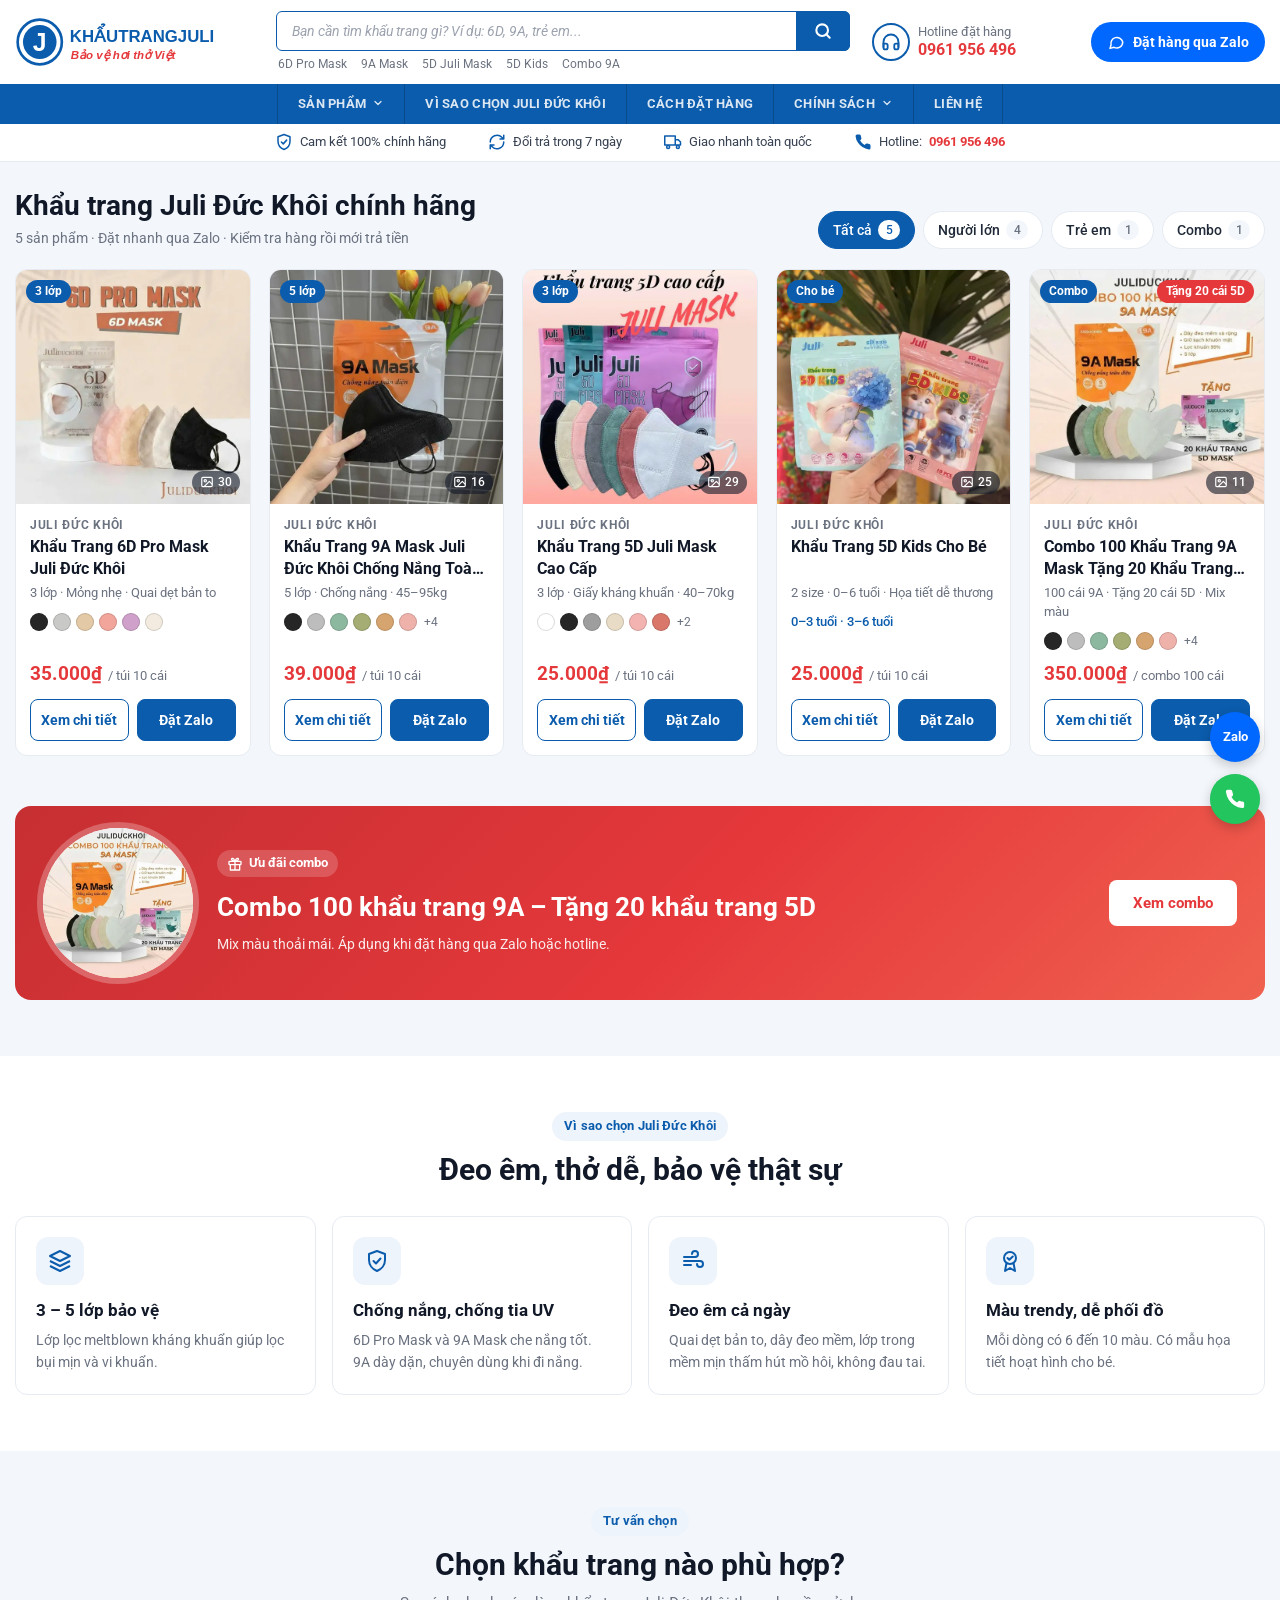
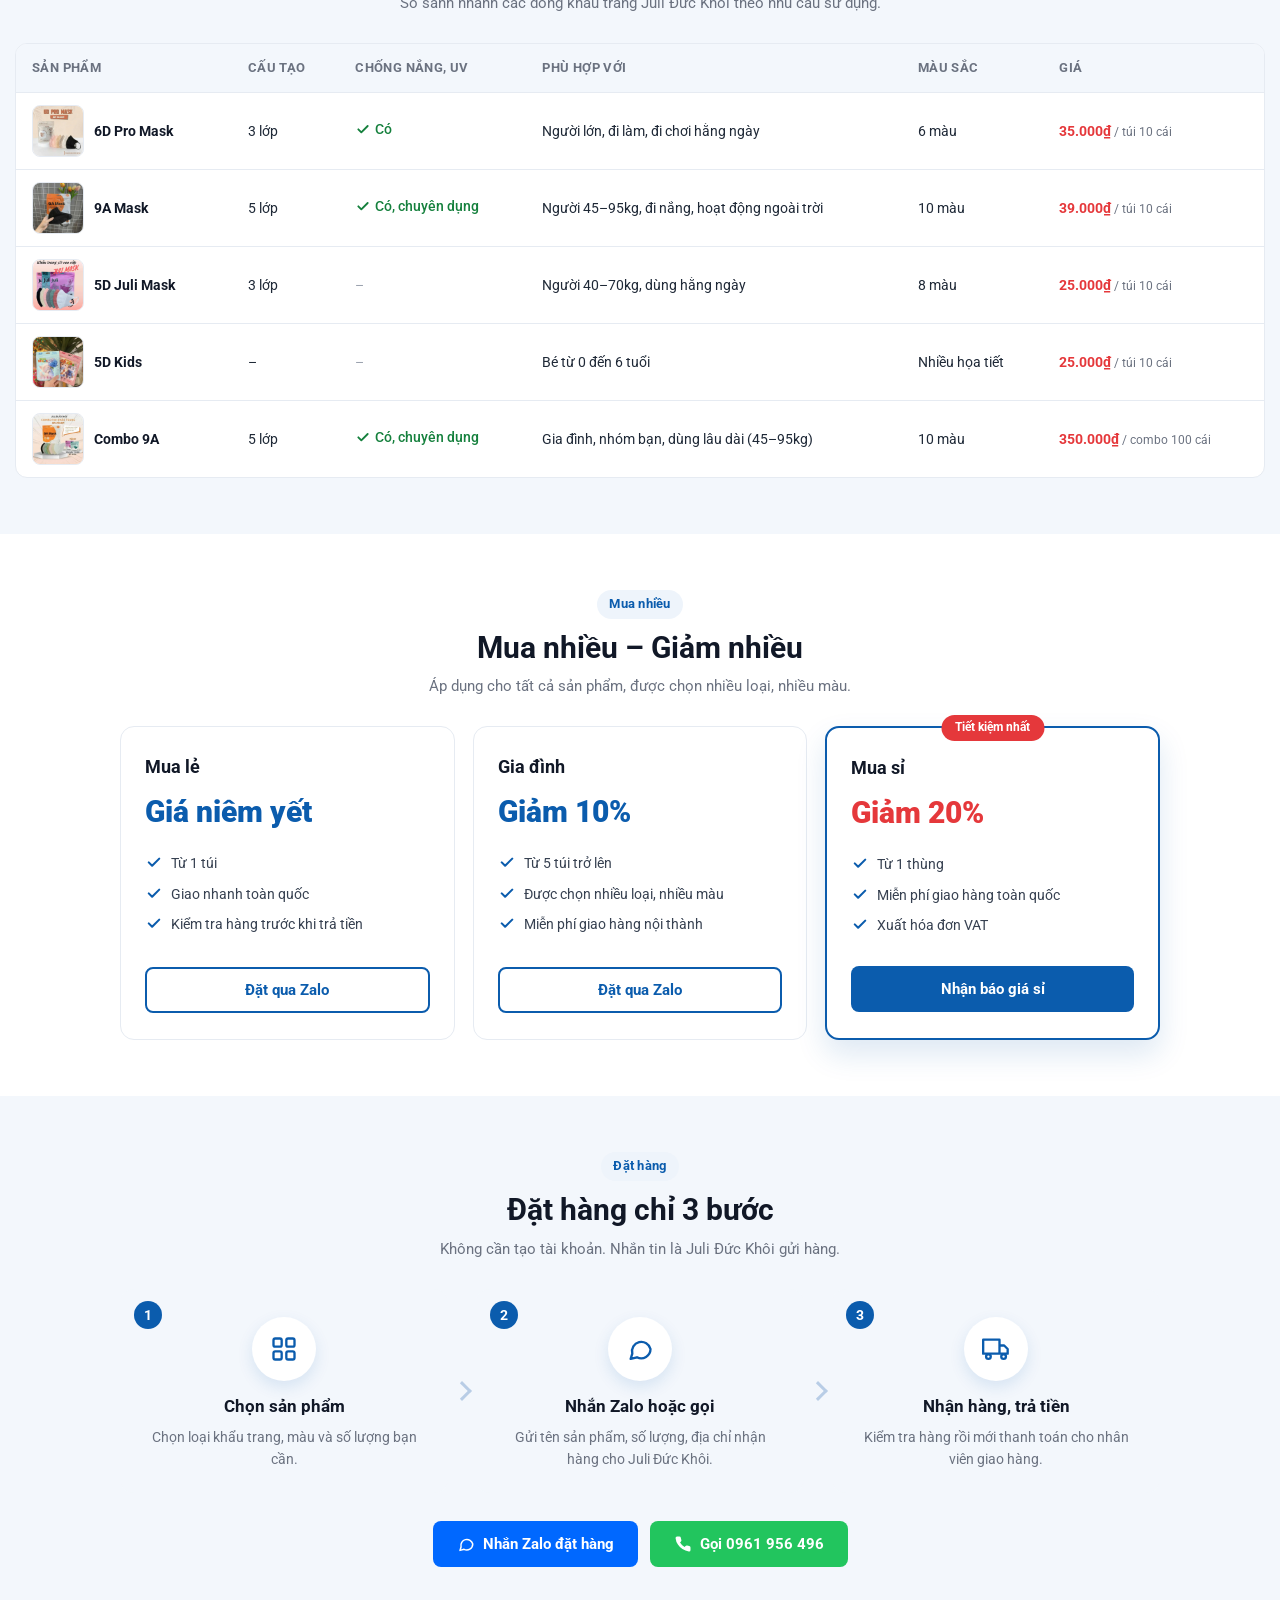
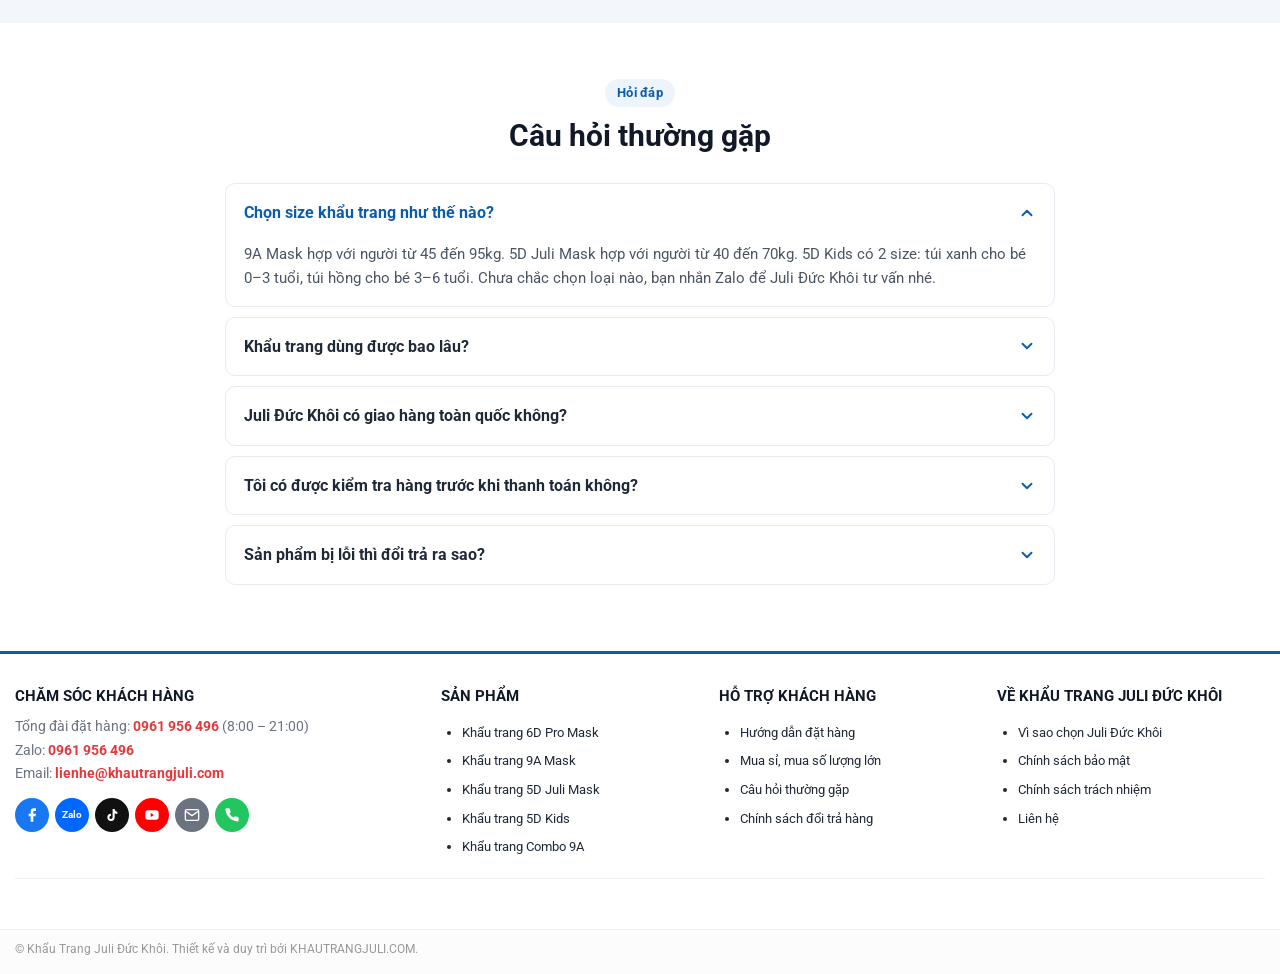
==== commit c6d67b9a: "Doi so dien thoai va Zalo thanh 0961956496 Thay so mau 0900000000 o link Zalo, link goi dien va so h" ====
--- a/index.html
+++ b/index.html
@@ -3,8 +3,8 @@
 <head>
   <meta charset="UTF-8">
   <meta name="viewport" content="width=device-width, initial-scale=1">
-  <title>Trang chủ - Khẩu Trang Juli</title>
-  <meta name="description" content="Khẩu Trang Juli - khẩu trang 6D Pro Mask, 9A Mask chống nắng 5 lớp, 5D Juli Mask, 5D Kids cho bé. Đặt hàng nhanh qua Zalo, giao toàn quốc.">
+  <title>Trang chủ - Khẩu Trang Juli Đức Khôi</title>
+  <meta name="description" content="Khẩu Trang Juli Đức Khôi - khẩu trang 6D Pro Mask, 9A Mask chống nắng 5 lớp, 5D Juli Mask, 5D Kids cho bé. Đặt hàng nhanh qua Zalo, giao toàn quốc.">
   <meta name="theme-color" content="#0b5cad">
   <link rel="preconnect" href="https://fonts.googleapis.com">
   <link rel="preconnect" href="https://fonts.gstatic.com" crossorigin>
@@ -56,7 +56,7 @@
         </button>
 
         <div id="logo" class="logo">
-          <a href="index.html" title="Khẩu Trang Juli"><img src="images/logo.svg" alt="Khẩu Trang Juli" width="250" height="56"></a>
+          <a href="index.html" title="Khẩu Trang Juli Đức Khôi"><img src="images/logo.svg" alt="Khẩu Trang Juli Đức Khôi" width="250" height="56"></a>
         </div>
 
         <div class="header-block hide-for-medium">
@@ -74,7 +74,7 @@
             </div>
           </div>
           <div class="col-support">
-            <a class="support-box" href="tel:0900000000">
+            <a class="support-box" href="tel:0961956496">
               <svg class="icon" viewBox="0 0 42 40">
                 <circle cx="21" cy="20" r="18" fill="none" stroke="#0b5cad" stroke-width="2"/>
                 <g transform="translate(11 10) scale(.83)" fill="none" stroke="#0b5cad" stroke-width="2.2" stroke-linecap="round">
@@ -82,19 +82,19 @@
                   <path d="M21 19a2 2 0 0 1-2 2h-1a2 2 0 0 1-2-2v-3a2 2 0 0 1 2-2h3zM3 19a2 2 0 0 0 2 2h1a2 2 0 0 0 2-2v-3a2 2 0 0 0-2-2H3z"/>
                 </g>
               </svg>
-              <p>Hotline đặt hàng<br><b>0900 000 000</b></p>
+              <p>Hotline đặt hàng<br><b>0961 956 496</b></p>
             </a>
           </div>
         </div>
 
         <div class="header-cta hide-for-medium">
-          <a class="btn-zalo-head" href="https://zalo.me/0900000000" target="_blank" rel="noopener">
+          <a class="btn-zalo-head" href="https://zalo.me/0961956496" target="_blank" rel="noopener">
             <svg><use href="#i-chat"/></svg>Đặt hàng qua Zalo
           </a>
         </div>
 
         <!-- Gọi điện (mobile) -->
-        <a class="icon-btn show-for-medium" href="tel:0900000000" aria-label="Gọi điện" style="color:#22c55e">
+        <a class="icon-btn show-for-medium" href="tel:0961956496" aria-label="Gọi điện" style="color:#22c55e">
           <svg><use href="#i-phone"/></svg>
         </a>
       </div>
@@ -106,14 +106,14 @@
           <li class="has-dd" data-dd="sp">
             <a href="index.html#san-pham">Sản phẩm <svg><use href="#i-chevron-down"/></svg></a>
             <ul class="dd">
-              <li><a href="khau-trang-6d-pro-mask.html">Khẩu Trang 6D Pro Mask Juliduckhoi</a></li>
-              <li><a href="khau-trang-9a-mask.html">Khẩu Trang 9A Mask Juliduckhoi Chống Nắng Toàn Diện</a></li>
+              <li><a href="khau-trang-6d-pro-mask.html">Khẩu Trang 6D Pro Mask Juli Đức Khôi</a></li>
+              <li><a href="khau-trang-9a-mask.html">Khẩu Trang 9A Mask Juli Đức Khôi Chống Nắng Toàn Diện</a></li>
               <li><a href="khau-trang-5d-juli-mask.html">Khẩu Trang 5D Juli Mask Cao Cấp</a></li>
               <li><a href="khau-trang-5d-kids.html">Khẩu Trang 5D Kids Cho Bé</a></li>
               <li><a href="khau-trang-combo-9a-mask.html">Combo 100 Khẩu Trang 9A Mask Tặng 20 Khẩu Trang 5D</a></li>
             </ul>
           </li>
-          <li><a href="index.html#vi-sao">Vì sao chọn Juli</a></li>
+          <li><a href="index.html#vi-sao">Vì sao chọn Juli Đức Khôi</a></li>
           <li><a href="index.html#dat-hang">Cách đặt hàng</a></li>
           <li class="has-dd" data-dd="cs">
             <a href="chinh-sach-doi-tra-hang.html">Chính sách <svg><use href="#i-chevron-down"/></svg></a>
@@ -143,7 +143,7 @@
     <span><svg><use href="#i-shield"/></svg>Cam kết 100% chính hãng</span>
     <span><svg><use href="#i-refresh"/></svg>Đổi trả trong 7 ngày</span>
     <span><svg><use href="#i-truck"/></svg>Giao nhanh toàn quốc</span>
-    <span><svg><use href="#i-phone"/></svg>Hotline: <a href="tel:0900000000">0900 000 000</a></span>
+    <span><svg><use href="#i-phone"/></svg>Hotline: <a href="tel:0961956496">0961 956 496</a></span>
   </div>
 </div>
 
@@ -155,7 +155,7 @@
     <div class="container">
       <div class="shop-head">
         <div class="shop-title">
-          <h1>Khẩu trang Juli chính hãng</h1>
+          <h1>Khẩu trang Juli Đức Khôi chính hãng</h1>
           <p>5 sản phẩm · Đặt nhanh qua Zalo · Kiểm tra hàng rồi mới trả tiền</p>
         </div>
         <div class="filters" role="group" aria-label="Lọc sản phẩm">
@@ -167,45 +167,45 @@
       </div>
       <p class="search-info" id="search-info" hidden></p>
       <div class="p-grid" id="product-list">
-        <article class="p-card" id="sp-6d-pro-mask" data-name="khẩu trang 6d pro mask juliduckhoi 6d pro mask 6d pro mask khẩu trang 6d thời trang mỏng nhẹ chống nắng người lớn 3 lớp · mỏng nhẹ · quai dẹt bản to người lớn, đi làm, đi chơi hằng ngày" data-tags="nguoi-lon">
+        <article class="p-card" id="sp-6d-pro-mask" data-name="khẩu trang 6d pro mask juliduckhoi 6d pro mask 6d pro mask khẩu trang 6d thời trang mỏng nhẹ chống nắng người lớn 3 lớp · mỏng nhẹ · quai dẹt bản to người lớn, đi làm, đi chơi hằng ngày juli đức khôi" data-tags="nguoi-lon">
           <a class="p-img" href="khau-trang-6d-pro-mask.html">
-            <img src="assets/products/6d-pro-mask/thumbs/01.webp" alt="Khẩu Trang 6D Pro Mask Juliduckhoi" width="600" height="600" loading="lazy">
+            <img src="assets/products/6d-pro-mask/thumbs/01.webp" alt="Khẩu Trang 6D Pro Mask Juli Đức Khôi" width="600" height="600" loading="lazy">
             <img class="p-img-alt" src="assets/products/6d-pro-mask/thumbs/02.webp" alt="" width="450" height="600" loading="lazy">
             <span class="badge">3 lớp</span>
             <span class="p-count"><svg><use href="#i-image"/></svg>30</span>
           </a>
           <div class="p-body">
-            <span class="p-brand">Juliduckhoi</span>
-            <h3 class="p-title"><a href="khau-trang-6d-pro-mask.html">Khẩu Trang 6D Pro Mask Juliduckhoi</a></h3>
+            <span class="p-brand">Juli Đức Khôi</span>
+            <h3 class="p-title"><a href="khau-trang-6d-pro-mask.html">Khẩu Trang 6D Pro Mask Juli Đức Khôi</a></h3>
             <p class="p-sub">3 lớp · Mỏng nhẹ · Quai dẹt bản to</p>
             <ul class="swatches" aria-label="6 màu"><li style="--c:#262626" title="Đen"></li><li style="--c:#c9c9c7" title="Xám ghi"></li><li style="--c:#e3c9a5" title="Be"></li><li style="--c:#f2a59a" title="Hồng cam"></li><li style="--c:#cfa0c9" title="Hồng tím"></li><li style="--c:#f3ebe0" title="Kem sữa"></li></ul>
             <div class="price"><span class="amount">35.000₫</span><span class="unit">/ túi 10 cái</span></div>
             <div class="p-btns">
               <a class="btn-buy btn-buy-call" href="khau-trang-6d-pro-mask.html">Xem chi tiết</a>
-              <a class="btn-buy" href="https://zalo.me/0900000000" target="_blank" rel="noopener">Đặt Zalo</a>
+              <a class="btn-buy" href="https://zalo.me/0961956496" target="_blank" rel="noopener">Đặt Zalo</a>
             </div>
           </div>
         </article>
-        <article class="p-card" id="sp-9a-mask" data-name="khẩu trang 9a mask juliduckhoi chống nắng toàn diện 9a mask 9a mask khẩu trang 9a 5 lớp chống nắng đi nắng chống tia uv combo người lớn 5 lớp · chống nắng · 45–95kg người 45–95kg, đi nắng, hoạt động ngoài trời" data-tags="nguoi-lon">
+        <article class="p-card" id="sp-9a-mask" data-name="khẩu trang 9a mask juliduckhoi chống nắng toàn diện 9a mask 9a mask khẩu trang 9a 5 lớp chống nắng đi nắng chống tia uv combo người lớn 5 lớp · chống nắng · 45–95kg người 45–95kg, đi nắng, hoạt động ngoài trời juli đức khôi" data-tags="nguoi-lon">
           <a class="p-img" href="khau-trang-9a-mask.html">
-            <img src="assets/products/9a-mask/thumbs/01.webp" alt="Khẩu Trang 9A Mask Juliduckhoi Chống Nắng Toàn Diện" width="600" height="600" loading="lazy">
+            <img src="assets/products/9a-mask/thumbs/01.webp" alt="Khẩu Trang 9A Mask Juli Đức Khôi Chống Nắng Toàn Diện" width="600" height="600" loading="lazy">
             <img class="p-img-alt" src="assets/products/9a-mask/thumbs/02.webp" alt="" width="600" height="600" loading="lazy">
             <span class="badge">5 lớp</span>
             <span class="p-count"><svg><use href="#i-image"/></svg>16</span>
           </a>
           <div class="p-body">
-            <span class="p-brand">Juliduckhoi</span>
-            <h3 class="p-title"><a href="khau-trang-9a-mask.html">Khẩu Trang 9A Mask Juliduckhoi Chống Nắng Toàn Diện</a></h3>
+            <span class="p-brand">Juli Đức Khôi</span>
+            <h3 class="p-title"><a href="khau-trang-9a-mask.html">Khẩu Trang 9A Mask Juli Đức Khôi Chống Nắng Toàn Diện</a></h3>
             <p class="p-sub">5 lớp · Chống nắng · 45–95kg</p>
             <ul class="swatches" aria-label="10 màu"><li style="--c:#262626" title="Đen"></li><li style="--c:#bdbdbd" title="Xám"></li><li style="--c:#8db8a0" title="Xanh rêu"></li><li style="--c:#a5ad74" title="Xanh bơ"></li><li style="--c:#d6a46e" title="Be đậm"></li><li style="--c:#eeb2ab" title="Hồng ruốc"></li><li class="more">+4</li></ul>
             <div class="price"><span class="amount">39.000₫</span><span class="unit">/ túi 10 cái</span></div>
             <div class="p-btns">
               <a class="btn-buy btn-buy-call" href="khau-trang-9a-mask.html">Xem chi tiết</a>
-              <a class="btn-buy" href="https://zalo.me/0900000000" target="_blank" rel="noopener">Đặt Zalo</a>
+              <a class="btn-buy" href="https://zalo.me/0961956496" target="_blank" rel="noopener">Đặt Zalo</a>
             </div>
           </div>
         </article>
-        <article class="p-card" id="sp-5d-juli-mask" data-name="khẩu trang 5d juli mask cao cấp 5d juli mask 5d juli mask khẩu trang 5d kháng khuẩn người lớn 3 lớp · giấy kháng khuẩn · 40–70kg người 40–70kg, dùng hằng ngày" data-tags="nguoi-lon">
+        <article class="p-card" id="sp-5d-juli-mask" data-name="khẩu trang 5d juli mask cao cấp 5d juli mask 5d juli mask khẩu trang 5d kháng khuẩn người lớn 3 lớp · giấy kháng khuẩn · 40–70kg người 40–70kg, dùng hằng ngày juli đức khôi" data-tags="nguoi-lon">
           <a class="p-img" href="khau-trang-5d-juli-mask.html">
             <img src="assets/products/5d-juli-mask/thumbs/01.webp" alt="Khẩu Trang 5D Juli Mask Cao Cấp" width="600" height="600" loading="lazy">
             <img class="p-img-alt" src="assets/products/5d-juli-mask/thumbs/02.webp" alt="" width="600" height="600" loading="lazy">
@@ -213,18 +213,18 @@
             <span class="p-count"><svg><use href="#i-image"/></svg>29</span>
           </a>
           <div class="p-body">
-            <span class="p-brand">Juli Mask</span>
+            <span class="p-brand">Juli Đức Khôi</span>
             <h3 class="p-title"><a href="khau-trang-5d-juli-mask.html">Khẩu Trang 5D Juli Mask Cao Cấp</a></h3>
             <p class="p-sub">3 lớp · Giấy kháng khuẩn · 40–70kg</p>
             <ul class="swatches" aria-label="8 màu"><li style="--c:#ffffff" title="Trắng"></li><li style="--c:#262626" title="Đen"></li><li style="--c:#9e9e9e" title="Xám"></li><li style="--c:#e8dcc6" title="Be"></li><li style="--c:#f3b3b0" title="Hồng"></li><li style="--c:#d9776a" title="Cam đất"></li><li class="more">+2</li></ul>
             <div class="price"><span class="amount">25.000₫</span><span class="unit">/ túi 10 cái</span></div>
             <div class="p-btns">
               <a class="btn-buy btn-buy-call" href="khau-trang-5d-juli-mask.html">Xem chi tiết</a>
-              <a class="btn-buy" href="https://zalo.me/0900000000" target="_blank" rel="noopener">Đặt Zalo</a>
+              <a class="btn-buy" href="https://zalo.me/0961956496" target="_blank" rel="noopener">Đặt Zalo</a>
             </div>
           </div>
         </article>
-        <article class="p-card" id="sp-5d-kids" data-name="khẩu trang 5d kids cho bé 5d kids 5d kids khẩu trang trẻ em em bé cho bé kid học sinh mầm non 2 size · 0–6 tuổi · họa tiết dễ thương bé từ 0 đến 6 tuổi" data-tags="tre-em">
+        <article class="p-card" id="sp-5d-kids" data-name="khẩu trang 5d kids cho bé 5d kids 5d kids khẩu trang trẻ em em bé cho bé kid học sinh mầm non 2 size · 0–6 tuổi · họa tiết dễ thương bé từ 0 đến 6 tuổi juli đức khôi" data-tags="tre-em">
           <a class="p-img" href="khau-trang-5d-kids.html">
             <img src="assets/products/5d-kids/thumbs/01.webp" alt="Khẩu Trang 5D Kids Cho Bé" width="568" height="600" loading="lazy">
             <img class="p-img-alt" src="assets/products/5d-kids/thumbs/02.webp" alt="" width="600" height="566" loading="lazy">
@@ -232,18 +232,18 @@
             <span class="p-count"><svg><use href="#i-image"/></svg>25</span>
           </a>
           <div class="p-body">
-            <span class="p-brand">Juli</span>
+            <span class="p-brand">Juli Đức Khôi</span>
             <h3 class="p-title"><a href="khau-trang-5d-kids.html">Khẩu Trang 5D Kids Cho Bé</a></h3>
             <p class="p-sub">2 size · 0–6 tuổi · Họa tiết dễ thương</p>
             <p class="p-variant">0–3 tuổi · 3–6 tuổi</p>
             <div class="price"><span class="amount">25.000₫</span><span class="unit">/ túi 10 cái</span></div>
             <div class="p-btns">
               <a class="btn-buy btn-buy-call" href="khau-trang-5d-kids.html">Xem chi tiết</a>
-              <a class="btn-buy" href="https://zalo.me/0900000000" target="_blank" rel="noopener">Đặt Zalo</a>
+              <a class="btn-buy" href="https://zalo.me/0961956496" target="_blank" rel="noopener">Đặt Zalo</a>
             </div>
           </div>
         </article>
-        <article class="p-card" id="sp-combo-9a-mask" data-name="combo 100 khẩu trang 9a mask tặng 20 khẩu trang 5d combo 9a combo 100 khẩu trang 9a tặng 5d mua sỉ thùng gia đình mua nhiều người lớn 100 cái 9a · tặng 20 cái 5d · mix màu gia đình, nhóm bạn, dùng lâu dài (45–95kg)" data-tags="nguoi-lon combo">
+        <article class="p-card" id="sp-combo-9a-mask" data-name="combo 100 khẩu trang 9a mask tặng 20 khẩu trang 5d combo 9a combo 100 khẩu trang 9a tặng 5d mua sỉ thùng gia đình mua nhiều người lớn 100 cái 9a · tặng 20 cái 5d · mix màu gia đình, nhóm bạn, dùng lâu dài (45–95kg) juli đức khôi" data-tags="nguoi-lon combo">
           <a class="p-img" href="khau-trang-combo-9a-mask.html">
             <img src="assets/products/combo-9a-mask/thumbs/01.webp" alt="Combo 100 Khẩu Trang 9A Mask Tặng 20 Khẩu Trang 5D" width="600" height="600" loading="lazy">
             <img class="p-img-alt" src="assets/products/combo-9a-mask/thumbs/02.webp" alt="" width="600" height="600" loading="lazy">
@@ -252,19 +252,19 @@
             <span class="p-count"><svg><use href="#i-image"/></svg>11</span>
           </a>
           <div class="p-body">
-            <span class="p-brand">Juliduckhoi</span>
+            <span class="p-brand">Juli Đức Khôi</span>
             <h3 class="p-title"><a href="khau-trang-combo-9a-mask.html">Combo 100 Khẩu Trang 9A Mask Tặng 20 Khẩu Trang 5D</a></h3>
             <p class="p-sub">100 cái 9A · Tặng 20 cái 5D · Mix màu</p>
             <ul class="swatches" aria-label="10 màu"><li style="--c:#262626" title="Đen"></li><li style="--c:#bdbdbd" title="Xám"></li><li style="--c:#8db8a0" title="Xanh rêu"></li><li style="--c:#a5ad74" title="Xanh bơ"></li><li style="--c:#d6a46e" title="Be đậm"></li><li style="--c:#eeb2ab" title="Hồng ruốc"></li><li class="more">+4</li></ul>
             <div class="price"><span class="amount">350.000₫</span><span class="unit">/ combo 100 cái</span></div>
             <div class="p-btns">
               <a class="btn-buy btn-buy-call" href="khau-trang-combo-9a-mask.html">Xem chi tiết</a>
-              <a class="btn-buy" href="https://zalo.me/0900000000" target="_blank" rel="noopener">Đặt Zalo</a>
+              <a class="btn-buy" href="https://zalo.me/0961956496" target="_blank" rel="noopener">Đặt Zalo</a>
             </div>
           </div>
         </article>
       </div>
-      <p class="search-empty" id="search-empty" hidden>Không tìm thấy sản phẩm phù hợp. <a href="https://zalo.me/0900000000" target="_blank" rel="noopener">Nhắn Zalo</a> để Juli tư vấn giúp bạn nhé.</p>
+      <p class="search-empty" id="search-empty" hidden>Không tìm thấy sản phẩm phù hợp. <a href="https://zalo.me/0961956496" target="_blank" rel="noopener">Nhắn Zalo</a> để Juli Đức Khôi tư vấn giúp bạn nhé.</p>
     </div>
   </section>
 
@@ -283,11 +283,11 @@
     </div>
   </section>
 
-  <!-- VÌ SAO CHỌN JULI -->
+  <!-- VÌ SAO CHỌN JULI ĐỨC KHÔI -->
   <section class="sec" id="vi-sao">
     <div class="container">
       <div class="sec-head">
-        <span class="eyebrow">Vì sao chọn Juli</span>
+        <span class="eyebrow">Vì sao chọn Juli Đức Khôi</span>
         <h2>Đeo êm, thở dễ, bảo vệ thật sự</h2>
       </div>
       <div class="benefit-grid">
@@ -305,7 +305,7 @@
       <div class="sec-head">
         <span class="eyebrow">Tư vấn chọn</span>
         <h2>Chọn khẩu trang nào phù hợp?</h2>
-        <p>So sánh nhanh các dòng khẩu trang Juli theo nhu cầu sử dụng.</p>
+        <p>So sánh nhanh các dòng khẩu trang Juli Đức Khôi theo nhu cầu sử dụng.</p>
       </div>
       <div class="table-wrap">
         <table class="compare">
@@ -337,20 +337,20 @@
           <h3>Mua lẻ</h3>
           <div class="tier-off">Giá niêm yết</div>
           <ul><li><svg><use href="#i-check"/></svg>Từ 1 túi</li><li><svg><use href="#i-check"/></svg>Giao nhanh toàn quốc</li><li><svg><use href="#i-check"/></svg>Kiểm tra hàng trước khi trả tiền</li></ul>
-          <a class="btn btn-outline" href="https://zalo.me/0900000000" target="_blank" rel="noopener">Đặt qua Zalo</a>
+          <a class="btn btn-outline" href="https://zalo.me/0961956496" target="_blank" rel="noopener">Đặt qua Zalo</a>
         </div>
         <div class="tier">
           <h3>Gia đình</h3>
           <div class="tier-off">Giảm 10%</div>
           <ul><li><svg><use href="#i-check"/></svg>Từ 5 túi trở lên</li><li><svg><use href="#i-check"/></svg>Được chọn nhiều loại, nhiều màu</li><li><svg><use href="#i-check"/></svg>Miễn phí giao hàng nội thành</li></ul>
-          <a class="btn btn-outline" href="https://zalo.me/0900000000" target="_blank" rel="noopener">Đặt qua Zalo</a>
+          <a class="btn btn-outline" href="https://zalo.me/0961956496" target="_blank" rel="noopener">Đặt qua Zalo</a>
         </div>
         <div class="tier tier-best">
           <span class="tier-flag">Tiết kiệm nhất</span>
           <h3>Mua sỉ</h3>
           <div class="tier-off">Giảm 20%</div>
           <ul><li><svg><use href="#i-check"/></svg>Từ 1 thùng</li><li><svg><use href="#i-check"/></svg>Miễn phí giao hàng toàn quốc</li><li><svg><use href="#i-check"/></svg>Xuất hóa đơn VAT</li></ul>
-          <a class="btn btn-primary" href="https://zalo.me/0900000000" target="_blank" rel="noopener">Nhận báo giá sỉ</a>
+          <a class="btn btn-primary" href="https://zalo.me/0961956496" target="_blank" rel="noopener">Nhận báo giá sỉ</a>
         </div>
       </div>
     </div>
@@ -362,16 +362,16 @@
       <div class="sec-head">
         <span class="eyebrow">Đặt hàng</span>
         <h2>Đặt hàng chỉ 3 bước</h2>
-        <p>Không cần tạo tài khoản. Nhắn tin là Juli gửi hàng.</p>
+        <p>Không cần tạo tài khoản. Nhắn tin là Juli Đức Khôi gửi hàng.</p>
       </div>
       <div class="steps">
         <div class="step"><span class="step-no">1</span><span class="step-ico"><svg><use href="#i-grid"/></svg></span><h3>Chọn sản phẩm</h3><p>Chọn loại khẩu trang, màu và số lượng bạn cần.</p></div>
-        <div class="step"><span class="step-no">2</span><span class="step-ico"><svg><use href="#i-chat"/></svg></span><h3>Nhắn Zalo hoặc gọi</h3><p>Gửi tên sản phẩm, số lượng, địa chỉ nhận hàng cho Juli.</p></div>
+        <div class="step"><span class="step-no">2</span><span class="step-ico"><svg><use href="#i-chat"/></svg></span><h3>Nhắn Zalo hoặc gọi</h3><p>Gửi tên sản phẩm, số lượng, địa chỉ nhận hàng cho Juli Đức Khôi.</p></div>
         <div class="step"><span class="step-no">3</span><span class="step-ico"><svg><use href="#i-truck"/></svg></span><h3>Nhận hàng, trả tiền</h3><p>Kiểm tra hàng rồi mới thanh toán cho nhân viên giao hàng.</p></div>
       </div>
       <div class="steps-cta">
-        <a class="btn btn-zalo" href="https://zalo.me/0900000000" target="_blank" rel="noopener"><svg><use href="#i-chat"/></svg>Nhắn Zalo đặt hàng</a>
-        <a class="btn btn-call" href="tel:0900000000"><svg><use href="#i-phone"/></svg>Gọi 0900 000 000</a>
+        <a class="btn btn-zalo" href="https://zalo.me/0961956496" target="_blank" rel="noopener"><svg><use href="#i-chat"/></svg>Nhắn Zalo đặt hàng</a>
+        <a class="btn btn-call" href="tel:0961956496"><svg><use href="#i-phone"/></svg>Gọi 0961 956 496</a>
       </div>
     </div>
   </section>
@@ -386,15 +386,15 @@
       <div class="faq">
         <details open>
           <summary>Chọn size khẩu trang như thế nào?<svg><use href="#i-chevron-down"/></svg></summary>
-          <p>9A Mask hợp với người từ 45 đến 95kg. 5D Juli Mask hợp với người từ 40 đến 70kg. 5D Kids có 2 size: túi xanh cho bé 0–3 tuổi, túi hồng cho bé 3–6 tuổi. Chưa chắc chọn loại nào, bạn nhắn Zalo để Juli tư vấn nhé.</p>
+          <p>9A Mask hợp với người từ 45 đến 95kg. 5D Juli Mask hợp với người từ 40 đến 70kg. 5D Kids có 2 size: túi xanh cho bé 0–3 tuổi, túi hồng cho bé 3–6 tuổi. Chưa chắc chọn loại nào, bạn nhắn Zalo để Juli Đức Khôi tư vấn nhé.</p>
         </details>
         <details>
           <summary>Khẩu trang dùng được bao lâu?<svg><use href="#i-chevron-down"/></svg></summary>
           <p>Khẩu trang là loại dùng một lần. Bạn nên thay khẩu trang mới sau mỗi lần sử dụng, hoặc ngay khi khẩu trang bị ẩm, bẩn hay biến dạng.</p>
         </details>
         <details>
-          <summary>Juli có giao hàng toàn quốc không?<svg><use href="#i-chevron-down"/></svg></summary>
-          <p>Có. Juli giao hàng đến tất cả tỉnh thành. Phí giao hàng và thời gian nhận hàng sẽ được báo khi bạn đặt hàng qua Zalo hoặc hotline.</p>
+          <summary>Juli Đức Khôi có giao hàng toàn quốc không?<svg><use href="#i-chevron-down"/></svg></summary>
+          <p>Có. Juli Đức Khôi giao hàng đến tất cả tỉnh thành. Phí giao hàng và thời gian nhận hàng sẽ được báo khi bạn đặt hàng qua Zalo hoặc hotline.</p>
         </details>
         <details>
           <summary>Tôi có được kiểm tra hàng trước khi thanh toán không?<svg><use href="#i-chevron-down"/></svg></summary>
@@ -402,7 +402,7 @@
         </details>
         <details>
           <summary>Sản phẩm bị lỗi thì đổi trả ra sao?<svg><use href="#i-chevron-down"/></svg></summary>
-          <p>Juli đổi sản phẩm mới trong 7 ngày nếu sản phẩm lỗi do nhà sản xuất hoặc giao sai. Xem chi tiết tại <a href="chinh-sach-doi-tra-hang.html">chính sách đổi trả hàng</a>.</p>
+          <p>Juli Đức Khôi đổi sản phẩm mới trong 7 ngày nếu sản phẩm lỗi do nhà sản xuất hoặc giao sai. Xem chi tiết tại <a href="chinh-sach-doi-tra-hang.html">chính sách đổi trả hàng</a>.</p>
         </details>
       </div>
     </div>
@@ -419,17 +419,17 @@
         <div class="col-4">
           <div class="ft-title"><strong>CHĂM SÓC KHÁCH HÀNG</strong></div>
           <p class="ft-hotline">
-            Tổng đài đặt hàng: <a href="tel:0900000000">0900 000 000</a> (8:00 – 21:00)<br>
-            Zalo: <a href="https://zalo.me/0900000000" target="_blank" rel="noopener">0900 000 000</a><br>
+            Tổng đài đặt hàng: <a href="tel:0961956496">0961 956 496</a> (8:00 – 21:00)<br>
+            Zalo: <a href="https://zalo.me/0961956496" target="_blank" rel="noopener">0961 956 496</a><br>
             Email: <a href="mailto:lienhe@khautrangjuli.com">lienhe@khautrangjuli.com</a>
           </p>
           <div class="social-icons">
             <a class="facebook" href="#" aria-label="Facebook"><svg><use href="#i-facebook"/></svg></a>
-            <a class="zalo" href="https://zalo.me/0900000000" target="_blank" rel="noopener" aria-label="Zalo">Zalo</a>
+            <a class="zalo" href="https://zalo.me/0961956496" target="_blank" rel="noopener" aria-label="Zalo">Zalo</a>
             <a class="tiktok" href="#" aria-label="TikTok"><svg><use href="#i-tiktok"/></svg></a>
             <a class="youtube" href="#" aria-label="YouTube"><svg><use href="#i-youtube"/></svg></a>
             <a class="email" href="mailto:lienhe@khautrangjuli.com" aria-label="E-mail"><svg><use href="#i-mail"/></svg></a>
-            <a class="phone" href="tel:0900000000" aria-label="Điện thoại"><svg><use href="#i-phone"/></svg></a>
+            <a class="phone" href="tel:0961956496" aria-label="Điện thoại"><svg><use href="#i-phone"/></svg></a>
           </div>
         </div>
 
@@ -454,9 +454,9 @@
             </ul>
           </div>
           <div class="sub-col">
-            <h4>Về Khẩu Trang Juli</h4>
+            <h4>Về Khẩu Trang Juli Đức Khôi</h4>
             <ul>
-              <li><a href="index.html#vi-sao">Vì sao chọn Juli</a></li>
+              <li><a href="index.html#vi-sao">Vì sao chọn Juli Đức Khôi</a></li>
               <li><a href="chinh-sach-bao-mat.html">Chính sách bảo mật</a></li>
               <li><a href="chinh-sach-trach-nhiem.html">Chính sách trách nhiệm</a></li>
               <li><a href="#footer">Liên hệ</a></li>
@@ -469,15 +469,15 @@
 
   <div class="absolute-footer">
     <div class="container">
-      © Khẩu Trang Juli. Thiết kế và duy trì bởi <a href="index.html">KHAUTRANGJULI.COM</a>.
+      © Khẩu Trang Juli Đức Khôi. Thiết kế và duy trì bởi <a href="index.html">KHAUTRANGJULI.COM</a>.
     </div>
   </div>
 </footer>
 
 <!-- Nút nổi: Zalo + Gọi điện (máy tính) -->
 <div class="float-contact hide-for-medium">
-  <a class="fc-zalo" href="https://zalo.me/0900000000" target="_blank" rel="noopener" aria-label="Chat Zalo">Zalo</a>
-  <a class="fc-phone" href="tel:0900000000" aria-label="Gọi 0900 000 000"><svg><use href="#i-phone"/></svg></a>
+  <a class="fc-zalo" href="https://zalo.me/0961956496" target="_blank" rel="noopener" aria-label="Chat Zalo">Zalo</a>
+  <a class="fc-phone" href="tel:0961956496" aria-label="Gọi 0961 956 496"><svg><use href="#i-phone"/></svg></a>
 </div>
 
 <button id="top-link" class="back-to-top hide-for-medium" aria-label="Lên đầu trang">
@@ -488,8 +488,8 @@
 <nav class="tabbar show-for-medium" aria-label="Điều hướng nhanh">
   <a href="index.html" class="tb-home active"><svg><use href="#i-home"/></svg><span>Trang chủ</span></a>
   <a href="index.html#san-pham"><svg><use href="#i-grid"/></svg><span>Sản phẩm</span></a>
-  <a href="tel:0900000000" class="tb-call"><svg><use href="#i-phone"/></svg><span>Gọi ngay</span></a>
-  <a href="https://zalo.me/0900000000" target="_blank" rel="noopener" class="tb-zalo"><b>Zalo</b><span>Chat Zalo</span></a>
+  <a href="tel:0961956496" class="tb-call"><svg><use href="#i-phone"/></svg><span>Gọi ngay</span></a>
+  <a href="https://zalo.me/0961956496" target="_blank" rel="noopener" class="tb-zalo"><b>Zalo</b><span>Chat Zalo</span></a>
 </nav>
 
 <!-- ================= MENU MOBILE ================= -->
@@ -512,7 +512,7 @@
           <li><a href="khau-trang-combo-9a-mask.html">Combo 9A</a></li>
         </ul>
       </li>
-      <li><a href="index.html#vi-sao">Vì sao chọn Juli</a></li>
+      <li><a href="index.html#vi-sao">Vì sao chọn Juli Đức Khôi</a></li>
       <li><a href="index.html#dat-hang">Cách đặt hàng</a></li>
       <li><a href="chinh-sach-doi-tra-hang.html">Chính sách đổi trả hàng</a></li>
       <li><a href="chinh-sach-bao-mat.html">Chính sách bảo mật</a></li>
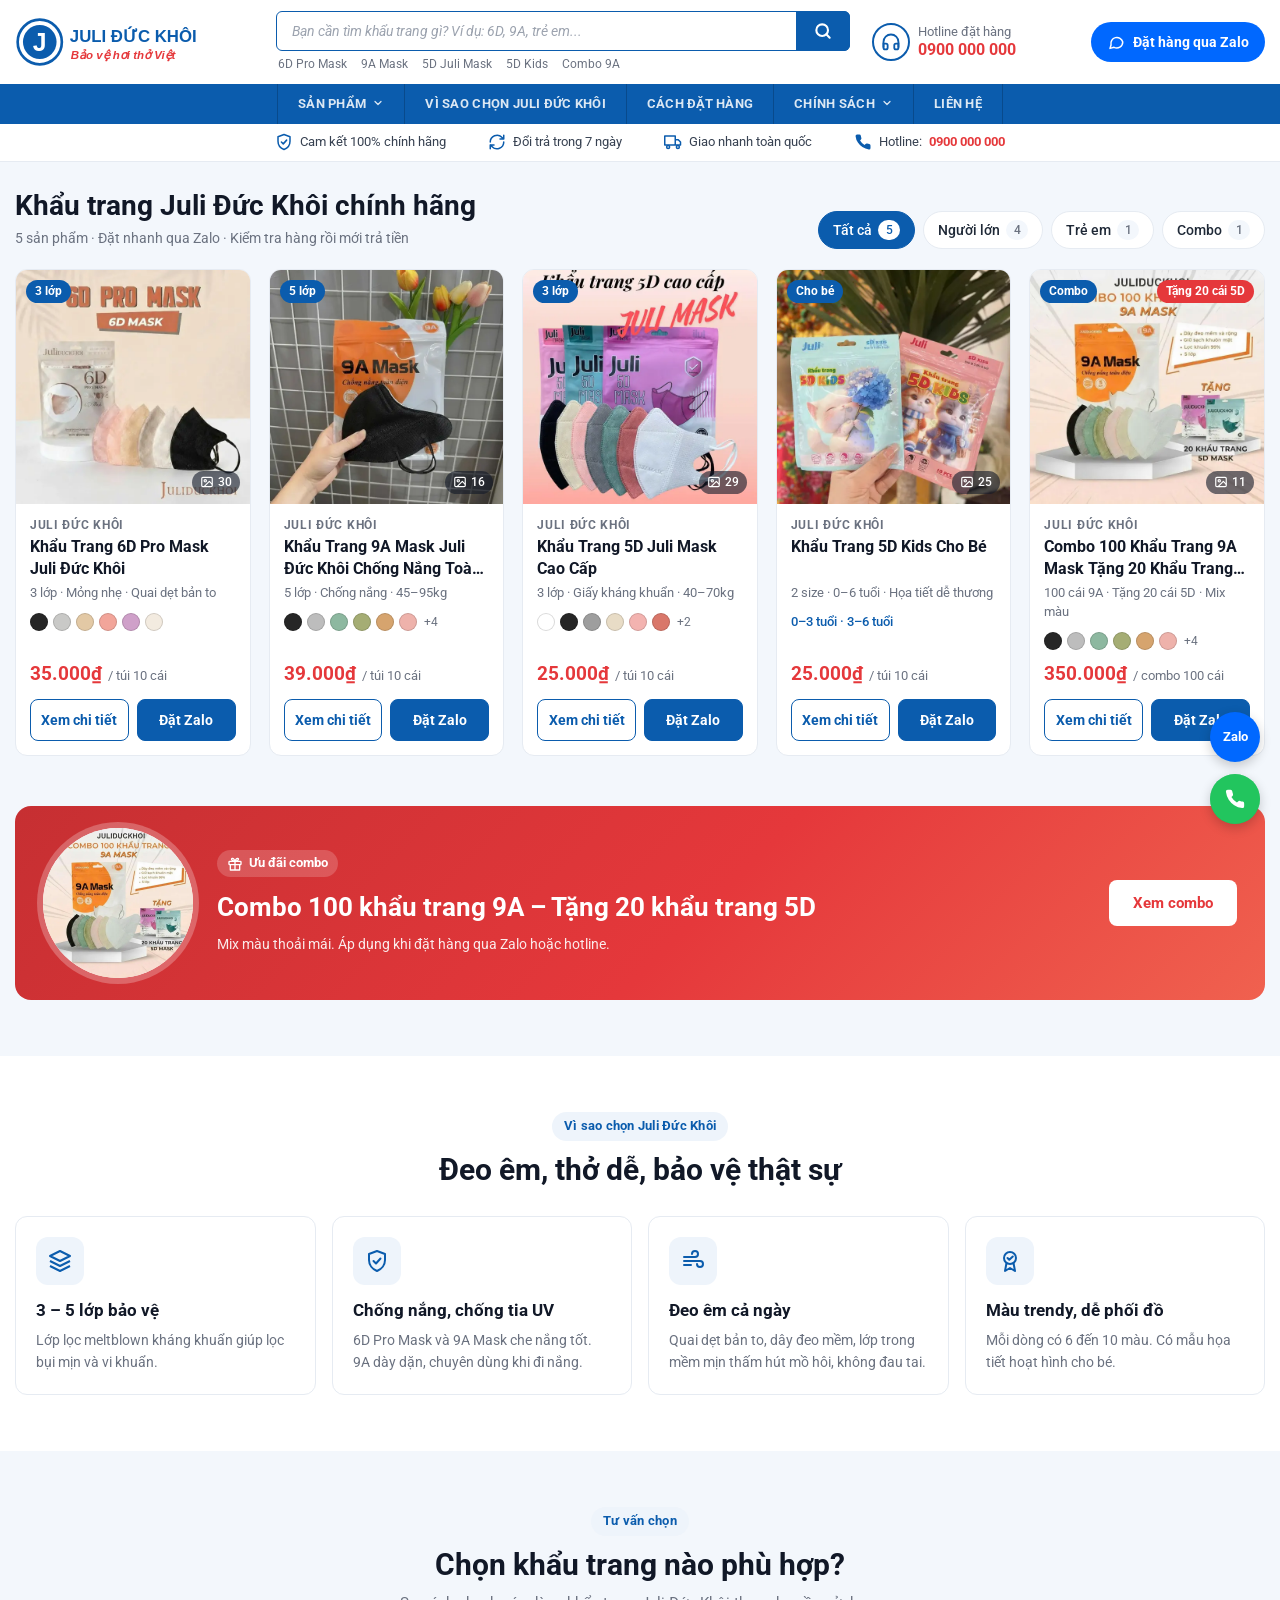
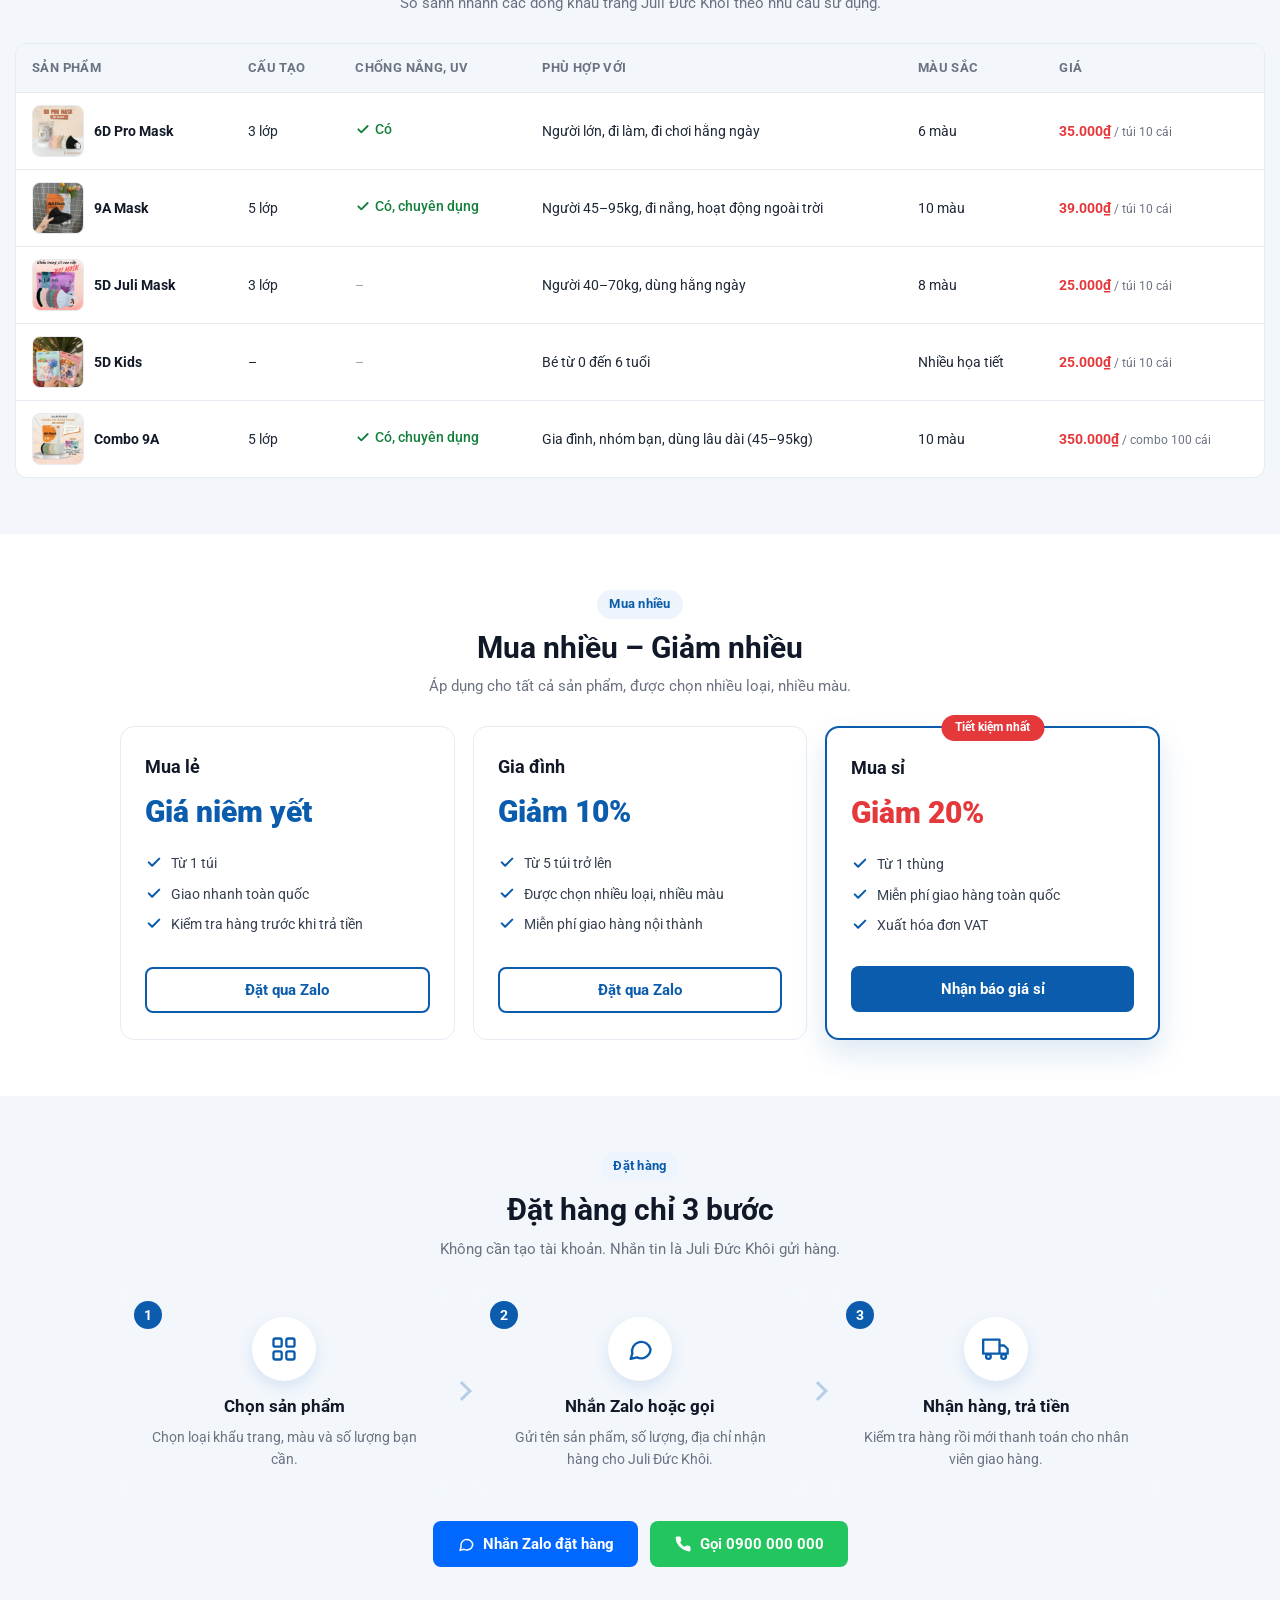
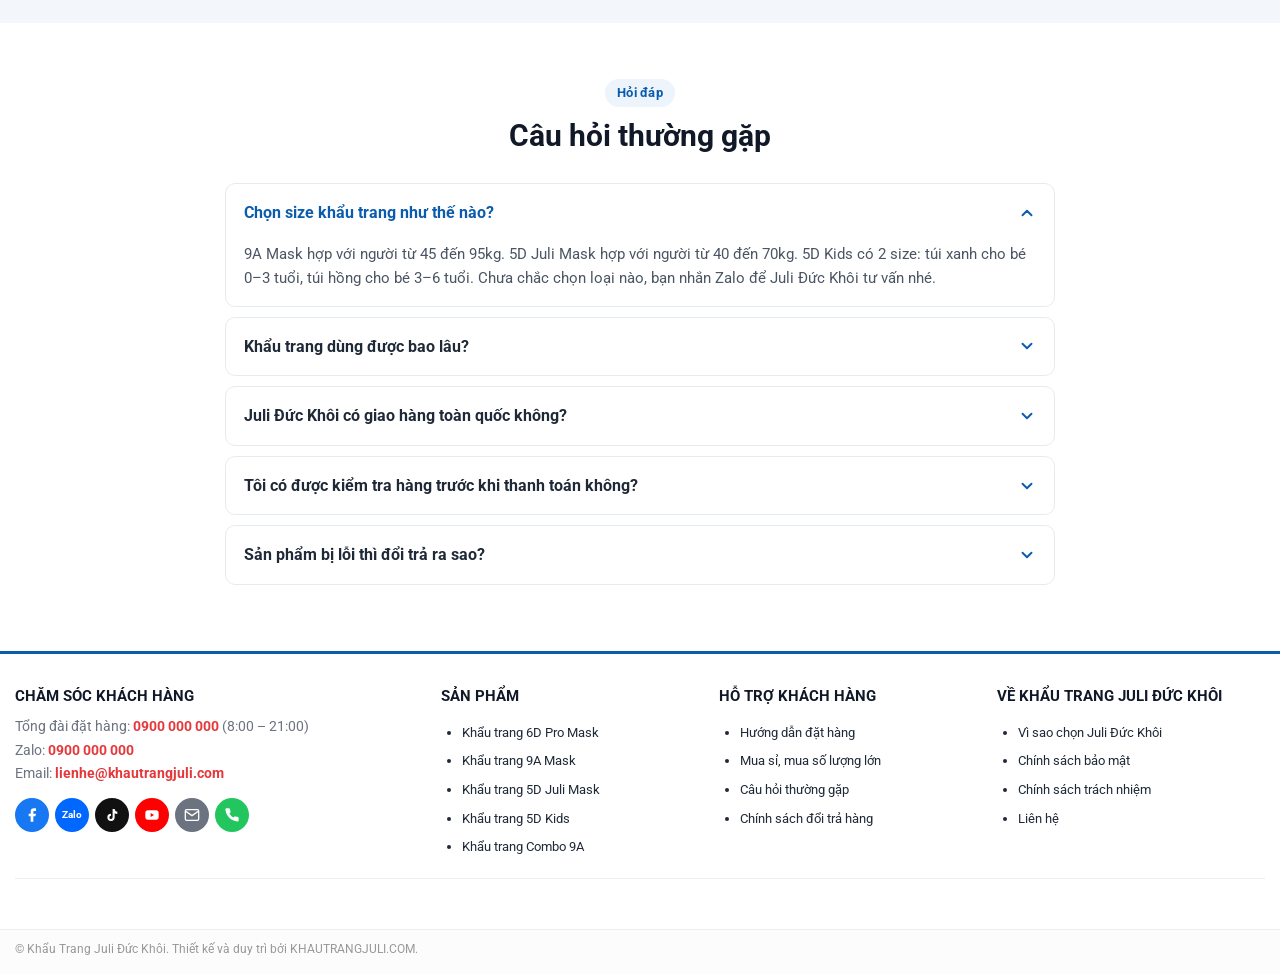
==== commit 57f2a7a6: "Doi ten thuong hieu thanh Juli Duc Khoi - Doi "Khau Trang Juli", "Juli", "Juliduckhoi" trong tieu de" ====
--- a/index.html
+++ b/index.html
@@ -74,7 +74,7 @@
             </div>
           </div>
           <div class="col-support">
-            <a class="support-box" href="tel:0961956496">
+            <a class="support-box" href="tel:0900000000">
               <svg class="icon" viewBox="0 0 42 40">
                 <circle cx="21" cy="20" r="18" fill="none" stroke="#0b5cad" stroke-width="2"/>
                 <g transform="translate(11 10) scale(.83)" fill="none" stroke="#0b5cad" stroke-width="2.2" stroke-linecap="round">
@@ -82,19 +82,19 @@
                   <path d="M21 19a2 2 0 0 1-2 2h-1a2 2 0 0 1-2-2v-3a2 2 0 0 1 2-2h3zM3 19a2 2 0 0 0 2 2h1a2 2 0 0 0 2-2v-3a2 2 0 0 0-2-2H3z"/>
                 </g>
               </svg>
-              <p>Hotline đặt hàng<br><b>0961 956 496</b></p>
+              <p>Hotline đặt hàng<br><b>0900 000 000</b></p>
             </a>
           </div>
         </div>
 
         <div class="header-cta hide-for-medium">
-          <a class="btn-zalo-head" href="https://zalo.me/0961956496" target="_blank" rel="noopener">
+          <a class="btn-zalo-head" href="https://zalo.me/0900000000" target="_blank" rel="noopener">
             <svg><use href="#i-chat"/></svg>Đặt hàng qua Zalo
           </a>
         </div>
 
         <!-- Gọi điện (mobile) -->
-        <a class="icon-btn show-for-medium" href="tel:0961956496" aria-label="Gọi điện" style="color:#22c55e">
+        <a class="icon-btn show-for-medium" href="tel:0900000000" aria-label="Gọi điện" style="color:#22c55e">
           <svg><use href="#i-phone"/></svg>
         </a>
       </div>
@@ -143,7 +143,7 @@
     <span><svg><use href="#i-shield"/></svg>Cam kết 100% chính hãng</span>
     <span><svg><use href="#i-refresh"/></svg>Đổi trả trong 7 ngày</span>
     <span><svg><use href="#i-truck"/></svg>Giao nhanh toàn quốc</span>
-    <span><svg><use href="#i-phone"/></svg>Hotline: <a href="tel:0961956496">0961 956 496</a></span>
+    <span><svg><use href="#i-phone"/></svg>Hotline: <a href="tel:0900000000">0900 000 000</a></span>
   </div>
 </div>
 
@@ -182,7 +182,7 @@
             <div class="price"><span class="amount">35.000₫</span><span class="unit">/ túi 10 cái</span></div>
             <div class="p-btns">
               <a class="btn-buy btn-buy-call" href="khau-trang-6d-pro-mask.html">Xem chi tiết</a>
-              <a class="btn-buy" href="https://zalo.me/0961956496" target="_blank" rel="noopener">Đặt Zalo</a>
+              <a class="btn-buy" href="https://zalo.me/0900000000" target="_blank" rel="noopener">Đặt Zalo</a>
             </div>
           </div>
         </article>
@@ -201,7 +201,7 @@
             <div class="price"><span class="amount">39.000₫</span><span class="unit">/ túi 10 cái</span></div>
             <div class="p-btns">
               <a class="btn-buy btn-buy-call" href="khau-trang-9a-mask.html">Xem chi tiết</a>
-              <a class="btn-buy" href="https://zalo.me/0961956496" target="_blank" rel="noopener">Đặt Zalo</a>
+              <a class="btn-buy" href="https://zalo.me/0900000000" target="_blank" rel="noopener">Đặt Zalo</a>
             </div>
           </div>
         </article>
@@ -220,7 +220,7 @@
             <div class="price"><span class="amount">25.000₫</span><span class="unit">/ túi 10 cái</span></div>
             <div class="p-btns">
               <a class="btn-buy btn-buy-call" href="khau-trang-5d-juli-mask.html">Xem chi tiết</a>
-              <a class="btn-buy" href="https://zalo.me/0961956496" target="_blank" rel="noopener">Đặt Zalo</a>
+              <a class="btn-buy" href="https://zalo.me/0900000000" target="_blank" rel="noopener">Đặt Zalo</a>
             </div>
           </div>
         </article>
@@ -239,7 +239,7 @@
             <div class="price"><span class="amount">25.000₫</span><span class="unit">/ túi 10 cái</span></div>
             <div class="p-btns">
               <a class="btn-buy btn-buy-call" href="khau-trang-5d-kids.html">Xem chi tiết</a>
-              <a class="btn-buy" href="https://zalo.me/0961956496" target="_blank" rel="noopener">Đặt Zalo</a>
+              <a class="btn-buy" href="https://zalo.me/0900000000" target="_blank" rel="noopener">Đặt Zalo</a>
             </div>
           </div>
         </article>
@@ -259,12 +259,12 @@
             <div class="price"><span class="amount">350.000₫</span><span class="unit">/ combo 100 cái</span></div>
             <div class="p-btns">
               <a class="btn-buy btn-buy-call" href="khau-trang-combo-9a-mask.html">Xem chi tiết</a>
-              <a class="btn-buy" href="https://zalo.me/0961956496" target="_blank" rel="noopener">Đặt Zalo</a>
+              <a class="btn-buy" href="https://zalo.me/0900000000" target="_blank" rel="noopener">Đặt Zalo</a>
             </div>
           </div>
         </article>
       </div>
-      <p class="search-empty" id="search-empty" hidden>Không tìm thấy sản phẩm phù hợp. <a href="https://zalo.me/0961956496" target="_blank" rel="noopener">Nhắn Zalo</a> để Juli Đức Khôi tư vấn giúp bạn nhé.</p>
+      <p class="search-empty" id="search-empty" hidden>Không tìm thấy sản phẩm phù hợp. <a href="https://zalo.me/0900000000" target="_blank" rel="noopener">Nhắn Zalo</a> để Juli Đức Khôi tư vấn giúp bạn nhé.</p>
     </div>
   </section>
 
@@ -337,20 +337,20 @@
           <h3>Mua lẻ</h3>
           <div class="tier-off">Giá niêm yết</div>
           <ul><li><svg><use href="#i-check"/></svg>Từ 1 túi</li><li><svg><use href="#i-check"/></svg>Giao nhanh toàn quốc</li><li><svg><use href="#i-check"/></svg>Kiểm tra hàng trước khi trả tiền</li></ul>
-          <a class="btn btn-outline" href="https://zalo.me/0961956496" target="_blank" rel="noopener">Đặt qua Zalo</a>
+          <a class="btn btn-outline" href="https://zalo.me/0900000000" target="_blank" rel="noopener">Đặt qua Zalo</a>
         </div>
         <div class="tier">
           <h3>Gia đình</h3>
           <div class="tier-off">Giảm 10%</div>
           <ul><li><svg><use href="#i-check"/></svg>Từ 5 túi trở lên</li><li><svg><use href="#i-check"/></svg>Được chọn nhiều loại, nhiều màu</li><li><svg><use href="#i-check"/></svg>Miễn phí giao hàng nội thành</li></ul>
-          <a class="btn btn-outline" href="https://zalo.me/0961956496" target="_blank" rel="noopener">Đặt qua Zalo</a>
+          <a class="btn btn-outline" href="https://zalo.me/0900000000" target="_blank" rel="noopener">Đặt qua Zalo</a>
         </div>
         <div class="tier tier-best">
           <span class="tier-flag">Tiết kiệm nhất</span>
           <h3>Mua sỉ</h3>
           <div class="tier-off">Giảm 20%</div>
           <ul><li><svg><use href="#i-check"/></svg>Từ 1 thùng</li><li><svg><use href="#i-check"/></svg>Miễn phí giao hàng toàn quốc</li><li><svg><use href="#i-check"/></svg>Xuất hóa đơn VAT</li></ul>
-          <a class="btn btn-primary" href="https://zalo.me/0961956496" target="_blank" rel="noopener">Nhận báo giá sỉ</a>
+          <a class="btn btn-primary" href="https://zalo.me/0900000000" target="_blank" rel="noopener">Nhận báo giá sỉ</a>
         </div>
       </div>
     </div>
@@ -370,8 +370,8 @@
         <div class="step"><span class="step-no">3</span><span class="step-ico"><svg><use href="#i-truck"/></svg></span><h3>Nhận hàng, trả tiền</h3><p>Kiểm tra hàng rồi mới thanh toán cho nhân viên giao hàng.</p></div>
       </div>
       <div class="steps-cta">
-        <a class="btn btn-zalo" href="https://zalo.me/0961956496" target="_blank" rel="noopener"><svg><use href="#i-chat"/></svg>Nhắn Zalo đặt hàng</a>
-        <a class="btn btn-call" href="tel:0961956496"><svg><use href="#i-phone"/></svg>Gọi 0961 956 496</a>
+        <a class="btn btn-zalo" href="https://zalo.me/0900000000" target="_blank" rel="noopener"><svg><use href="#i-chat"/></svg>Nhắn Zalo đặt hàng</a>
+        <a class="btn btn-call" href="tel:0900000000"><svg><use href="#i-phone"/></svg>Gọi 0900 000 000</a>
       </div>
     </div>
   </section>
@@ -419,17 +419,17 @@
         <div class="col-4">
           <div class="ft-title"><strong>CHĂM SÓC KHÁCH HÀNG</strong></div>
           <p class="ft-hotline">
-            Tổng đài đặt hàng: <a href="tel:0961956496">0961 956 496</a> (8:00 – 21:00)<br>
-            Zalo: <a href="https://zalo.me/0961956496" target="_blank" rel="noopener">0961 956 496</a><br>
+            Tổng đài đặt hàng: <a href="tel:0900000000">0900 000 000</a> (8:00 – 21:00)<br>
+            Zalo: <a href="https://zalo.me/0900000000" target="_blank" rel="noopener">0900 000 000</a><br>
             Email: <a href="mailto:lienhe@khautrangjuli.com">lienhe@khautrangjuli.com</a>
           </p>
           <div class="social-icons">
             <a class="facebook" href="#" aria-label="Facebook"><svg><use href="#i-facebook"/></svg></a>
-            <a class="zalo" href="https://zalo.me/0961956496" target="_blank" rel="noopener" aria-label="Zalo">Zalo</a>
+            <a class="zalo" href="https://zalo.me/0900000000" target="_blank" rel="noopener" aria-label="Zalo">Zalo</a>
             <a class="tiktok" href="#" aria-label="TikTok"><svg><use href="#i-tiktok"/></svg></a>
             <a class="youtube" href="#" aria-label="YouTube"><svg><use href="#i-youtube"/></svg></a>
             <a class="email" href="mailto:lienhe@khautrangjuli.com" aria-label="E-mail"><svg><use href="#i-mail"/></svg></a>
-            <a class="phone" href="tel:0961956496" aria-label="Điện thoại"><svg><use href="#i-phone"/></svg></a>
+            <a class="phone" href="tel:0900000000" aria-label="Điện thoại"><svg><use href="#i-phone"/></svg></a>
           </div>
         </div>
 
@@ -476,8 +476,8 @@
 
 <!-- Nút nổi: Zalo + Gọi điện (máy tính) -->
 <div class="float-contact hide-for-medium">
-  <a class="fc-zalo" href="https://zalo.me/0961956496" target="_blank" rel="noopener" aria-label="Chat Zalo">Zalo</a>
-  <a class="fc-phone" href="tel:0961956496" aria-label="Gọi 0961 956 496"><svg><use href="#i-phone"/></svg></a>
+  <a class="fc-zalo" href="https://zalo.me/0900000000" target="_blank" rel="noopener" aria-label="Chat Zalo">Zalo</a>
+  <a class="fc-phone" href="tel:0900000000" aria-label="Gọi 0900 000 000"><svg><use href="#i-phone"/></svg></a>
 </div>
 
 <button id="top-link" class="back-to-top hide-for-medium" aria-label="Lên đầu trang">
@@ -488,8 +488,8 @@
 <nav class="tabbar show-for-medium" aria-label="Điều hướng nhanh">
   <a href="index.html" class="tb-home active"><svg><use href="#i-home"/></svg><span>Trang chủ</span></a>
   <a href="index.html#san-pham"><svg><use href="#i-grid"/></svg><span>Sản phẩm</span></a>
-  <a href="tel:0961956496" class="tb-call"><svg><use href="#i-phone"/></svg><span>Gọi ngay</span></a>
-  <a href="https://zalo.me/0961956496" target="_blank" rel="noopener" class="tb-zalo"><b>Zalo</b><span>Chat Zalo</span></a>
+  <a href="tel:0900000000" class="tb-call"><svg><use href="#i-phone"/></svg><span>Gọi ngay</span></a>
+  <a href="https://zalo.me/0900000000" target="_blank" rel="noopener" class="tb-zalo"><b>Zalo</b><span>Chat Zalo</span></a>
 </nav>
 
 <!-- ================= MENU MOBILE ================= -->
--- a/css/style.css
+++ b/css/style.css
@@ -1,5 +1,5 @@
 /* =========================================================
-   Khẩu Trang Juli
+   Khẩu Trang Juli Đức Khôi
    Bảng màu: xanh dương y tế (--brand) + đỏ (--sale) cho giá/khuyến mãi
    Breakpoint: 849px (tablet), 549px (mobile)
    ========================================================= */
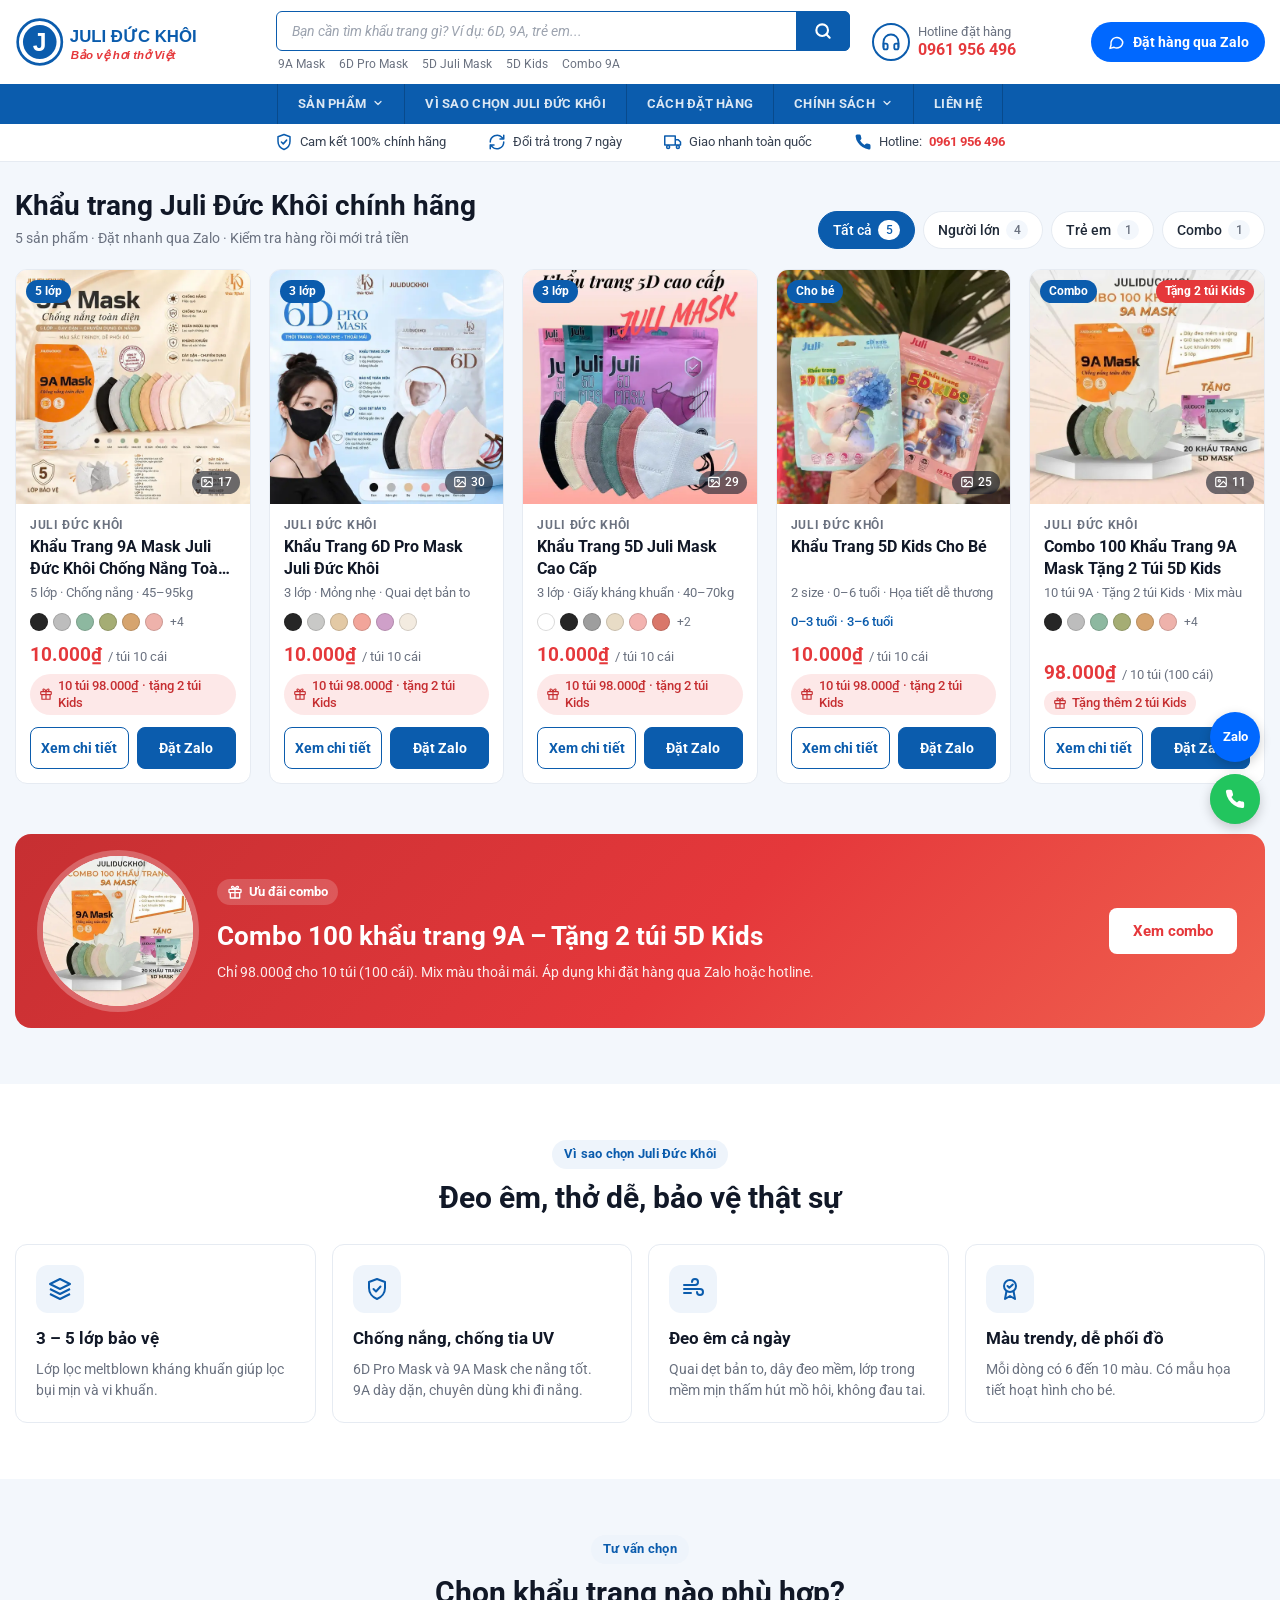
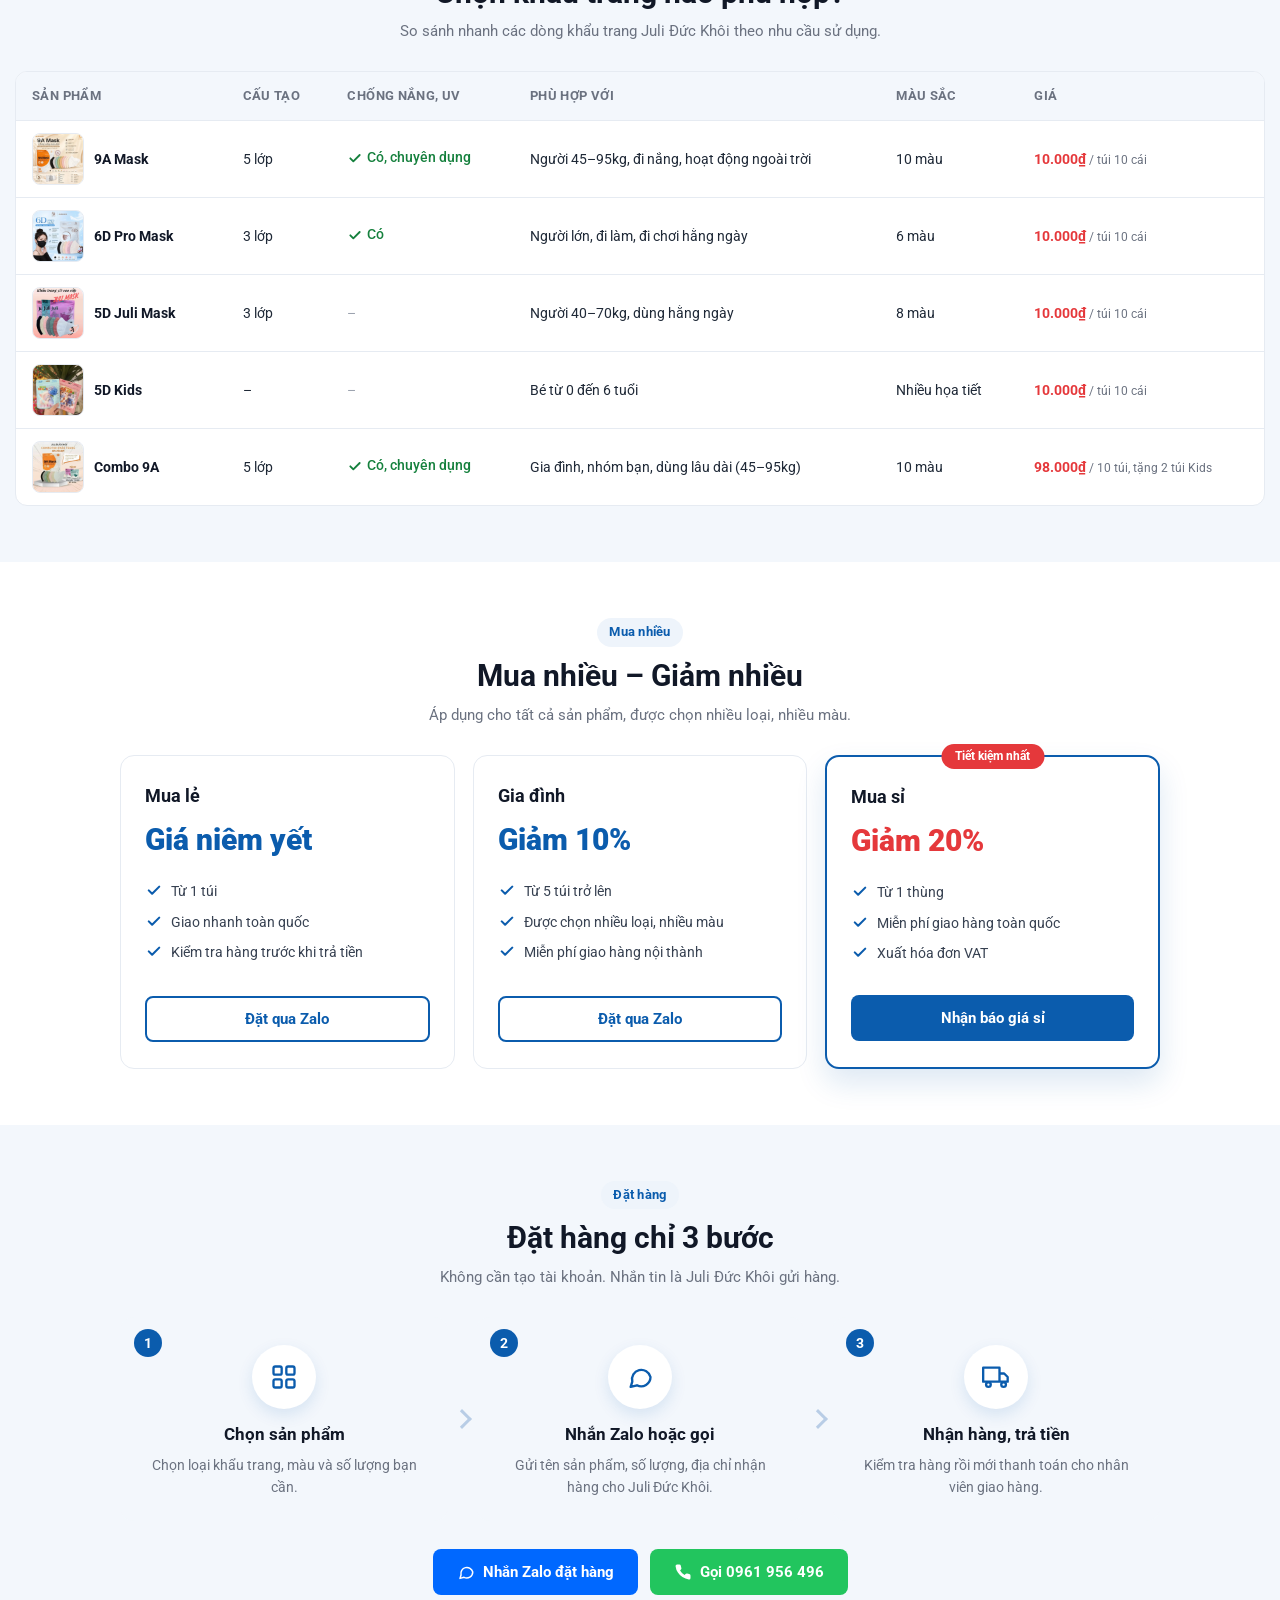
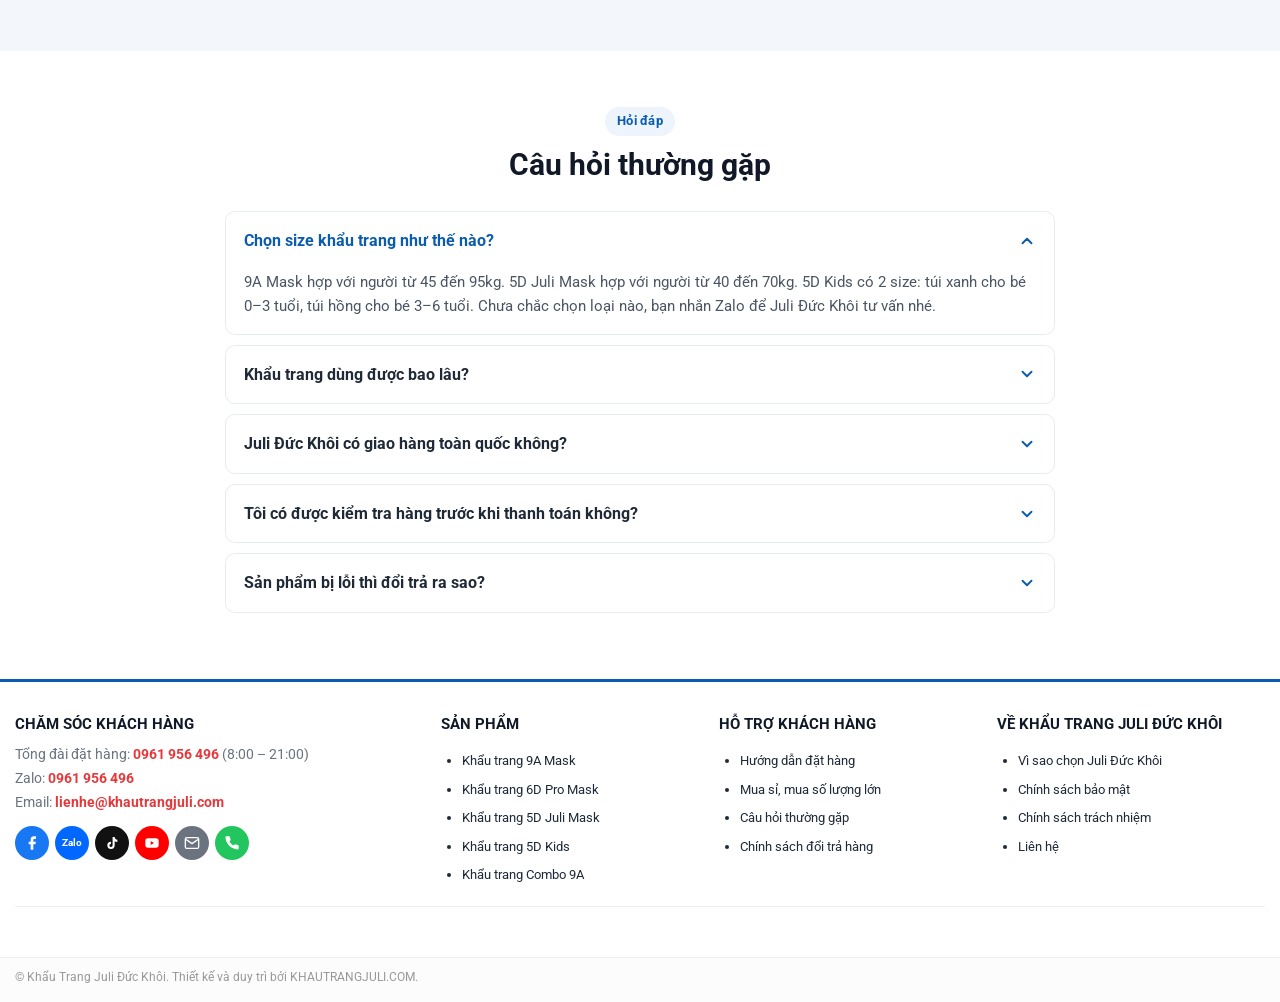
==== commit 71e7d678: "Dua 9A len dau, doi anh bia 9A/6D va cap nhat gia - 9A dung dau o luoi san pham, bang so sanh, menu," ====
--- a/index.html
+++ b/index.html
@@ -66,15 +66,15 @@
               <button type="submit" aria-label="Tìm kiếm"><svg width="20" height="20"><use href="#i-search"/></svg></button>
             </form>
             <div class="search-keys">
+              <a href="khau-trang-9a-mask.html">9A Mask</a>
               <a href="khau-trang-6d-pro-mask.html">6D Pro Mask</a>
-              <a href="khau-trang-9a-mask.html">9A Mask</a>
               <a href="khau-trang-5d-juli-mask.html">5D Juli Mask</a>
               <a href="khau-trang-5d-kids.html">5D Kids</a>
               <a href="khau-trang-combo-9a-mask.html">Combo 9A</a>
             </div>
           </div>
           <div class="col-support">
-            <a class="support-box" href="tel:0900000000">
+            <a class="support-box" href="tel:0961956496">
               <svg class="icon" viewBox="0 0 42 40">
                 <circle cx="21" cy="20" r="18" fill="none" stroke="#0b5cad" stroke-width="2"/>
                 <g transform="translate(11 10) scale(.83)" fill="none" stroke="#0b5cad" stroke-width="2.2" stroke-linecap="round">
@@ -82,19 +82,19 @@
                   <path d="M21 19a2 2 0 0 1-2 2h-1a2 2 0 0 1-2-2v-3a2 2 0 0 1 2-2h3zM3 19a2 2 0 0 0 2 2h1a2 2 0 0 0 2-2v-3a2 2 0 0 0-2-2H3z"/>
                 </g>
               </svg>
-              <p>Hotline đặt hàng<br><b>0900 000 000</b></p>
+              <p>Hotline đặt hàng<br><b>0961 956 496</b></p>
             </a>
           </div>
         </div>
 
         <div class="header-cta hide-for-medium">
-          <a class="btn-zalo-head" href="https://zalo.me/0900000000" target="_blank" rel="noopener">
+          <a class="btn-zalo-head" href="https://zalo.me/0961956496" target="_blank" rel="noopener">
             <svg><use href="#i-chat"/></svg>Đặt hàng qua Zalo
           </a>
         </div>
 
         <!-- Gọi điện (mobile) -->
-        <a class="icon-btn show-for-medium" href="tel:0900000000" aria-label="Gọi điện" style="color:#22c55e">
+        <a class="icon-btn show-for-medium" href="tel:0961956496" aria-label="Gọi điện" style="color:#22c55e">
           <svg><use href="#i-phone"/></svg>
         </a>
       </div>
@@ -106,11 +106,11 @@
           <li class="has-dd" data-dd="sp">
             <a href="index.html#san-pham">Sản phẩm <svg><use href="#i-chevron-down"/></svg></a>
             <ul class="dd">
+              <li><a href="khau-trang-9a-mask.html">Khẩu Trang 9A Mask Juli Đức Khôi Chống Nắng Toàn Diện</a></li>
               <li><a href="khau-trang-6d-pro-mask.html">Khẩu Trang 6D Pro Mask Juli Đức Khôi</a></li>
-              <li><a href="khau-trang-9a-mask.html">Khẩu Trang 9A Mask Juli Đức Khôi Chống Nắng Toàn Diện</a></li>
               <li><a href="khau-trang-5d-juli-mask.html">Khẩu Trang 5D Juli Mask Cao Cấp</a></li>
               <li><a href="khau-trang-5d-kids.html">Khẩu Trang 5D Kids Cho Bé</a></li>
-              <li><a href="khau-trang-combo-9a-mask.html">Combo 100 Khẩu Trang 9A Mask Tặng 20 Khẩu Trang 5D</a></li>
+              <li><a href="khau-trang-combo-9a-mask.html">Combo 100 Khẩu Trang 9A Mask Tặng 2 Túi 5D Kids</a></li>
             </ul>
           </li>
           <li><a href="index.html#vi-sao">Vì sao chọn Juli Đức Khôi</a></li>
@@ -143,7 +143,7 @@
     <span><svg><use href="#i-shield"/></svg>Cam kết 100% chính hãng</span>
     <span><svg><use href="#i-refresh"/></svg>Đổi trả trong 7 ngày</span>
     <span><svg><use href="#i-truck"/></svg>Giao nhanh toàn quốc</span>
-    <span><svg><use href="#i-phone"/></svg>Hotline: <a href="tel:0900000000">0900 000 000</a></span>
+    <span><svg><use href="#i-phone"/></svg>Hotline: <a href="tel:0961956496">0961 956 496</a></span>
   </div>
 </div>
 
@@ -167,10 +167,30 @@
       </div>
       <p class="search-info" id="search-info" hidden></p>
       <div class="p-grid" id="product-list">
+        <article class="p-card" id="sp-9a-mask" data-name="khẩu trang 9a mask juliduckhoi chống nắng toàn diện 9a mask 9a mask khẩu trang 9a 5 lớp chống nắng đi nắng chống tia uv combo người lớn 5 lớp · chống nắng · 45–95kg người 45–95kg, đi nắng, hoạt động ngoài trời juli đức khôi" data-tags="nguoi-lon">
+          <a class="p-img" href="khau-trang-9a-mask.html">
+            <img src="assets/products/9a-mask/thumbs/00.webp" alt="Khẩu Trang 9A Mask Juli Đức Khôi Chống Nắng Toàn Diện" width="600" height="600" loading="lazy">
+            <img class="p-img-alt" src="assets/products/9a-mask/thumbs/01.webp" alt="" width="600" height="600" loading="lazy">
+            <span class="badge">5 lớp</span>
+            <span class="p-count"><svg><use href="#i-image"/></svg>17</span>
+          </a>
+          <div class="p-body">
+            <span class="p-brand">Juli Đức Khôi</span>
+            <h3 class="p-title"><a href="khau-trang-9a-mask.html">Khẩu Trang 9A Mask Juli Đức Khôi Chống Nắng Toàn Diện</a></h3>
+            <p class="p-sub">5 lớp · Chống nắng · 45–95kg</p>
+            <ul class="swatches" aria-label="10 màu"><li style="--c:#262626" title="Đen"></li><li style="--c:#bdbdbd" title="Xám"></li><li style="--c:#8db8a0" title="Xanh rêu"></li><li style="--c:#a5ad74" title="Xanh bơ"></li><li style="--c:#d6a46e" title="Be đậm"></li><li style="--c:#eeb2ab" title="Hồng ruốc"></li><li class="more">+4</li></ul>
+            <div class="price"><span class="amount">10.000₫</span><span class="unit">/ túi 10 cái</span></div>
+            <p class="deal"><svg><use href="#i-gift"/></svg>10 túi 98.000₫ · tặng 2 túi Kids</p>
+            <div class="p-btns">
+              <a class="btn-buy btn-buy-call" href="khau-trang-9a-mask.html">Xem chi tiết</a>
+              <a class="btn-buy" href="https://zalo.me/0961956496" target="_blank" rel="noopener">Đặt Zalo</a>
+            </div>
+          </div>
+        </article>
         <article class="p-card" id="sp-6d-pro-mask" data-name="khẩu trang 6d pro mask juliduckhoi 6d pro mask 6d pro mask khẩu trang 6d thời trang mỏng nhẹ chống nắng người lớn 3 lớp · mỏng nhẹ · quai dẹt bản to người lớn, đi làm, đi chơi hằng ngày juli đức khôi" data-tags="nguoi-lon">
           <a class="p-img" href="khau-trang-6d-pro-mask.html">
-            <img src="assets/products/6d-pro-mask/thumbs/01.webp" alt="Khẩu Trang 6D Pro Mask Juli Đức Khôi" width="600" height="600" loading="lazy">
-            <img class="p-img-alt" src="assets/products/6d-pro-mask/thumbs/02.webp" alt="" width="450" height="600" loading="lazy">
+            <img src="assets/products/6d-pro-mask/thumbs/04.webp" alt="Khẩu Trang 6D Pro Mask Juli Đức Khôi" width="600" height="600" loading="lazy">
+            <img class="p-img-alt" src="assets/products/6d-pro-mask/thumbs/01.webp" alt="" width="600" height="600" loading="lazy">
             <span class="badge">3 lớp</span>
             <span class="p-count"><svg><use href="#i-image"/></svg>30</span>
           </a>
@@ -179,29 +199,11 @@
             <h3 class="p-title"><a href="khau-trang-6d-pro-mask.html">Khẩu Trang 6D Pro Mask Juli Đức Khôi</a></h3>
             <p class="p-sub">3 lớp · Mỏng nhẹ · Quai dẹt bản to</p>
             <ul class="swatches" aria-label="6 màu"><li style="--c:#262626" title="Đen"></li><li style="--c:#c9c9c7" title="Xám ghi"></li><li style="--c:#e3c9a5" title="Be"></li><li style="--c:#f2a59a" title="Hồng cam"></li><li style="--c:#cfa0c9" title="Hồng tím"></li><li style="--c:#f3ebe0" title="Kem sữa"></li></ul>
-            <div class="price"><span class="amount">35.000₫</span><span class="unit">/ túi 10 cái</span></div>
+            <div class="price"><span class="amount">10.000₫</span><span class="unit">/ túi 10 cái</span></div>
+            <p class="deal"><svg><use href="#i-gift"/></svg>10 túi 98.000₫ · tặng 2 túi Kids</p>
             <div class="p-btns">
               <a class="btn-buy btn-buy-call" href="khau-trang-6d-pro-mask.html">Xem chi tiết</a>
-              <a class="btn-buy" href="https://zalo.me/0900000000" target="_blank" rel="noopener">Đặt Zalo</a>
-            </div>
-          </div>
-        </article>
-        <article class="p-card" id="sp-9a-mask" data-name="khẩu trang 9a mask juliduckhoi chống nắng toàn diện 9a mask 9a mask khẩu trang 9a 5 lớp chống nắng đi nắng chống tia uv combo người lớn 5 lớp · chống nắng · 45–95kg người 45–95kg, đi nắng, hoạt động ngoài trời juli đức khôi" data-tags="nguoi-lon">
-          <a class="p-img" href="khau-trang-9a-mask.html">
-            <img src="assets/products/9a-mask/thumbs/01.webp" alt="Khẩu Trang 9A Mask Juli Đức Khôi Chống Nắng Toàn Diện" width="600" height="600" loading="lazy">
-            <img class="p-img-alt" src="assets/products/9a-mask/thumbs/02.webp" alt="" width="600" height="600" loading="lazy">
-            <span class="badge">5 lớp</span>
-            <span class="p-count"><svg><use href="#i-image"/></svg>16</span>
-          </a>
-          <div class="p-body">
-            <span class="p-brand">Juli Đức Khôi</span>
-            <h3 class="p-title"><a href="khau-trang-9a-mask.html">Khẩu Trang 9A Mask Juli Đức Khôi Chống Nắng Toàn Diện</a></h3>
-            <p class="p-sub">5 lớp · Chống nắng · 45–95kg</p>
-            <ul class="swatches" aria-label="10 màu"><li style="--c:#262626" title="Đen"></li><li style="--c:#bdbdbd" title="Xám"></li><li style="--c:#8db8a0" title="Xanh rêu"></li><li style="--c:#a5ad74" title="Xanh bơ"></li><li style="--c:#d6a46e" title="Be đậm"></li><li style="--c:#eeb2ab" title="Hồng ruốc"></li><li class="more">+4</li></ul>
-            <div class="price"><span class="amount">39.000₫</span><span class="unit">/ túi 10 cái</span></div>
-            <div class="p-btns">
-              <a class="btn-buy btn-buy-call" href="khau-trang-9a-mask.html">Xem chi tiết</a>
-              <a class="btn-buy" href="https://zalo.me/0900000000" target="_blank" rel="noopener">Đặt Zalo</a>
+              <a class="btn-buy" href="https://zalo.me/0961956496" target="_blank" rel="noopener">Đặt Zalo</a>
             </div>
           </div>
         </article>
@@ -217,10 +219,11 @@
             <h3 class="p-title"><a href="khau-trang-5d-juli-mask.html">Khẩu Trang 5D Juli Mask Cao Cấp</a></h3>
             <p class="p-sub">3 lớp · Giấy kháng khuẩn · 40–70kg</p>
             <ul class="swatches" aria-label="8 màu"><li style="--c:#ffffff" title="Trắng"></li><li style="--c:#262626" title="Đen"></li><li style="--c:#9e9e9e" title="Xám"></li><li style="--c:#e8dcc6" title="Be"></li><li style="--c:#f3b3b0" title="Hồng"></li><li style="--c:#d9776a" title="Cam đất"></li><li class="more">+2</li></ul>
-            <div class="price"><span class="amount">25.000₫</span><span class="unit">/ túi 10 cái</span></div>
+            <div class="price"><span class="amount">10.000₫</span><span class="unit">/ túi 10 cái</span></div>
+            <p class="deal"><svg><use href="#i-gift"/></svg>10 túi 98.000₫ · tặng 2 túi Kids</p>
             <div class="p-btns">
               <a class="btn-buy btn-buy-call" href="khau-trang-5d-juli-mask.html">Xem chi tiết</a>
-              <a class="btn-buy" href="https://zalo.me/0900000000" target="_blank" rel="noopener">Đặt Zalo</a>
+              <a class="btn-buy" href="https://zalo.me/0961956496" target="_blank" rel="noopener">Đặt Zalo</a>
             </div>
           </div>
         </article>
@@ -236,35 +239,37 @@
             <h3 class="p-title"><a href="khau-trang-5d-kids.html">Khẩu Trang 5D Kids Cho Bé</a></h3>
             <p class="p-sub">2 size · 0–6 tuổi · Họa tiết dễ thương</p>
             <p class="p-variant">0–3 tuổi · 3–6 tuổi</p>
-            <div class="price"><span class="amount">25.000₫</span><span class="unit">/ túi 10 cái</span></div>
+            <div class="price"><span class="amount">10.000₫</span><span class="unit">/ túi 10 cái</span></div>
+            <p class="deal"><svg><use href="#i-gift"/></svg>10 túi 98.000₫ · tặng 2 túi Kids</p>
             <div class="p-btns">
               <a class="btn-buy btn-buy-call" href="khau-trang-5d-kids.html">Xem chi tiết</a>
-              <a class="btn-buy" href="https://zalo.me/0900000000" target="_blank" rel="noopener">Đặt Zalo</a>
+              <a class="btn-buy" href="https://zalo.me/0961956496" target="_blank" rel="noopener">Đặt Zalo</a>
             </div>
           </div>
         </article>
-        <article class="p-card" id="sp-combo-9a-mask" data-name="combo 100 khẩu trang 9a mask tặng 20 khẩu trang 5d combo 9a combo 100 khẩu trang 9a tặng 5d mua sỉ thùng gia đình mua nhiều người lớn 100 cái 9a · tặng 20 cái 5d · mix màu gia đình, nhóm bạn, dùng lâu dài (45–95kg) juli đức khôi" data-tags="nguoi-lon combo">
+        <article class="p-card" id="sp-combo-9a-mask" data-name="combo 100 khẩu trang 9a mask tặng 2 túi 5d kids combo 9a combo 100 khẩu trang 9a tặng 5d kids mua sỉ thùng gia đình mua nhiều người lớn 10 túi 9a · tặng 2 túi kids · mix màu gia đình, nhóm bạn, dùng lâu dài (45–95kg) juli đức khôi" data-tags="nguoi-lon combo">
           <a class="p-img" href="khau-trang-combo-9a-mask.html">
-            <img src="assets/products/combo-9a-mask/thumbs/01.webp" alt="Combo 100 Khẩu Trang 9A Mask Tặng 20 Khẩu Trang 5D" width="600" height="600" loading="lazy">
+            <img src="assets/products/combo-9a-mask/thumbs/01.webp" alt="Combo 100 Khẩu Trang 9A Mask Tặng 2 Túi 5D Kids" width="600" height="600" loading="lazy">
             <img class="p-img-alt" src="assets/products/combo-9a-mask/thumbs/02.webp" alt="" width="600" height="600" loading="lazy">
             <span class="badge">Combo</span>
-            <span class="ribbon">Tặng 20 cái 5D</span>
+            <span class="ribbon">Tặng 2 túi Kids</span>
             <span class="p-count"><svg><use href="#i-image"/></svg>11</span>
           </a>
           <div class="p-body">
             <span class="p-brand">Juli Đức Khôi</span>
-            <h3 class="p-title"><a href="khau-trang-combo-9a-mask.html">Combo 100 Khẩu Trang 9A Mask Tặng 20 Khẩu Trang 5D</a></h3>
-            <p class="p-sub">100 cái 9A · Tặng 20 cái 5D · Mix màu</p>
+            <h3 class="p-title"><a href="khau-trang-combo-9a-mask.html">Combo 100 Khẩu Trang 9A Mask Tặng 2 Túi 5D Kids</a></h3>
+            <p class="p-sub">10 túi 9A · Tặng 2 túi Kids · Mix màu</p>
             <ul class="swatches" aria-label="10 màu"><li style="--c:#262626" title="Đen"></li><li style="--c:#bdbdbd" title="Xám"></li><li style="--c:#8db8a0" title="Xanh rêu"></li><li style="--c:#a5ad74" title="Xanh bơ"></li><li style="--c:#d6a46e" title="Be đậm"></li><li style="--c:#eeb2ab" title="Hồng ruốc"></li><li class="more">+4</li></ul>
-            <div class="price"><span class="amount">350.000₫</span><span class="unit">/ combo 100 cái</span></div>
+            <div class="price"><span class="amount">98.000₫</span><span class="unit">/ 10 túi (100 cái)</span></div>
+            <p class="deal"><svg><use href="#i-gift"/></svg>Tặng thêm 2 túi Kids</p>
             <div class="p-btns">
               <a class="btn-buy btn-buy-call" href="khau-trang-combo-9a-mask.html">Xem chi tiết</a>
-              <a class="btn-buy" href="https://zalo.me/0900000000" target="_blank" rel="noopener">Đặt Zalo</a>
+              <a class="btn-buy" href="https://zalo.me/0961956496" target="_blank" rel="noopener">Đặt Zalo</a>
             </div>
           </div>
         </article>
       </div>
-      <p class="search-empty" id="search-empty" hidden>Không tìm thấy sản phẩm phù hợp. <a href="https://zalo.me/0900000000" target="_blank" rel="noopener">Nhắn Zalo</a> để Juli Đức Khôi tư vấn giúp bạn nhé.</p>
+      <p class="search-empty" id="search-empty" hidden>Không tìm thấy sản phẩm phù hợp. <a href="https://zalo.me/0961956496" target="_blank" rel="noopener">Nhắn Zalo</a> để Juli Đức Khôi tư vấn giúp bạn nhé.</p>
     </div>
   </section>
 
@@ -272,11 +277,11 @@
   <section class="sec promo-sec">
     <div class="container">
       <div class="promo">
-        <a class="promo-img" href="khau-trang-combo-9a-mask.html"><img src="assets/products/combo-9a-mask/thumbs/01.webp" alt="Combo 100 khẩu trang 9A Mask tặng 20 khẩu trang 5D" width="600" height="600" loading="lazy"></a>
+        <a class="promo-img" href="khau-trang-combo-9a-mask.html"><img src="assets/products/combo-9a-mask/thumbs/01.webp" alt="Combo 100 khẩu trang 9A Mask tặng 2 túi 5D Kids" width="600" height="600" loading="lazy"></a>
         <div class="promo-text">
           <span class="promo-tag"><svg><use href="#i-gift"/></svg>Ưu đãi combo</span>
-          <h2>Combo 100 khẩu trang 9A – Tặng 20 khẩu trang 5D</h2>
-          <p>Mix màu thoải mái. Áp dụng khi đặt hàng qua Zalo hoặc hotline.</p>
+          <h2>Combo 100 khẩu trang 9A – Tặng 2 túi 5D Kids</h2>
+          <p>Chỉ 98.000₫ cho 10 túi (100 cái). Mix màu thoải mái. Áp dụng khi đặt hàng qua Zalo hoặc hotline.</p>
         </div>
         <a class="btn btn-white" href="khau-trang-combo-9a-mask.html">Xem combo</a>
       </div>
@@ -313,11 +318,11 @@
             <tr><th>Sản phẩm</th><th>Cấu tạo</th><th>Chống nắng, UV</th><th>Phù hợp với</th><th>Màu sắc</th><th>Giá</th></tr>
           </thead>
           <tbody>
-            <tr><td><a class="cmp-name" href="khau-trang-6d-pro-mask.html"><img src="assets/products/6d-pro-mask/thumbs/01.webp" alt="" width="52" height="52" loading="lazy"><span>6D Pro Mask</span></a></td><td>3 lớp</td><td><span class="yes"><svg><use href="#i-check"/></svg>Có</span></td><td>Người lớn, đi làm, đi chơi hằng ngày</td><td>6 màu</td><td class="cmp-price">35.000₫<small> / túi 10 cái</small></td></tr>
-            <tr><td><a class="cmp-name" href="khau-trang-9a-mask.html"><img src="assets/products/9a-mask/thumbs/01.webp" alt="" width="52" height="52" loading="lazy"><span>9A Mask</span></a></td><td>5 lớp</td><td><span class="yes"><svg><use href="#i-check"/></svg>Có, chuyên dụng</span></td><td>Người 45–95kg, đi nắng, hoạt động ngoài trời</td><td>10 màu</td><td class="cmp-price">39.000₫<small> / túi 10 cái</small></td></tr>
-            <tr><td><a class="cmp-name" href="khau-trang-5d-juli-mask.html"><img src="assets/products/5d-juli-mask/thumbs/01.webp" alt="" width="52" height="52" loading="lazy"><span>5D Juli Mask</span></a></td><td>3 lớp</td><td><span class="dash">–</span></td><td>Người 40–70kg, dùng hằng ngày</td><td>8 màu</td><td class="cmp-price">25.000₫<small> / túi 10 cái</small></td></tr>
-            <tr><td><a class="cmp-name" href="khau-trang-5d-kids.html"><img src="assets/products/5d-kids/thumbs/01.webp" alt="" width="52" height="52" loading="lazy"><span>5D Kids</span></a></td><td>–</td><td><span class="dash">–</span></td><td>Bé từ 0 đến 6 tuổi</td><td>Nhiều họa tiết</td><td class="cmp-price">25.000₫<small> / túi 10 cái</small></td></tr>
-            <tr><td><a class="cmp-name" href="khau-trang-combo-9a-mask.html"><img src="assets/products/combo-9a-mask/thumbs/01.webp" alt="" width="52" height="52" loading="lazy"><span>Combo 9A</span></a></td><td>5 lớp</td><td><span class="yes"><svg><use href="#i-check"/></svg>Có, chuyên dụng</span></td><td>Gia đình, nhóm bạn, dùng lâu dài (45–95kg)</td><td>10 màu</td><td class="cmp-price">350.000₫<small> / combo 100 cái</small></td></tr>
+            <tr><td><a class="cmp-name" href="khau-trang-9a-mask.html"><img src="assets/products/9a-mask/thumbs/00.webp" alt="" width="52" height="52" loading="lazy"><span>9A Mask</span></a></td><td>5 lớp</td><td><span class="yes"><svg><use href="#i-check"/></svg>Có, chuyên dụng</span></td><td>Người 45–95kg, đi nắng, hoạt động ngoài trời</td><td>10 màu</td><td class="cmp-price">10.000₫<small> / túi 10 cái</small></td></tr>
+            <tr><td><a class="cmp-name" href="khau-trang-6d-pro-mask.html"><img src="assets/products/6d-pro-mask/thumbs/04.webp" alt="" width="52" height="52" loading="lazy"><span>6D Pro Mask</span></a></td><td>3 lớp</td><td><span class="yes"><svg><use href="#i-check"/></svg>Có</span></td><td>Người lớn, đi làm, đi chơi hằng ngày</td><td>6 màu</td><td class="cmp-price">10.000₫<small> / túi 10 cái</small></td></tr>
+            <tr><td><a class="cmp-name" href="khau-trang-5d-juli-mask.html"><img src="assets/products/5d-juli-mask/thumbs/01.webp" alt="" width="52" height="52" loading="lazy"><span>5D Juli Mask</span></a></td><td>3 lớp</td><td><span class="dash">–</span></td><td>Người 40–70kg, dùng hằng ngày</td><td>8 màu</td><td class="cmp-price">10.000₫<small> / túi 10 cái</small></td></tr>
+            <tr><td><a class="cmp-name" href="khau-trang-5d-kids.html"><img src="assets/products/5d-kids/thumbs/01.webp" alt="" width="52" height="52" loading="lazy"><span>5D Kids</span></a></td><td>–</td><td><span class="dash">–</span></td><td>Bé từ 0 đến 6 tuổi</td><td>Nhiều họa tiết</td><td class="cmp-price">10.000₫<small> / túi 10 cái</small></td></tr>
+            <tr><td><a class="cmp-name" href="khau-trang-combo-9a-mask.html"><img src="assets/products/combo-9a-mask/thumbs/01.webp" alt="" width="52" height="52" loading="lazy"><span>Combo 9A</span></a></td><td>5 lớp</td><td><span class="yes"><svg><use href="#i-check"/></svg>Có, chuyên dụng</span></td><td>Gia đình, nhóm bạn, dùng lâu dài (45–95kg)</td><td>10 màu</td><td class="cmp-price">98.000₫<small> / 10 túi, tặng 2 túi Kids</small></td></tr>
           </tbody>
         </table>
       </div>
@@ -337,20 +342,20 @@
           <h3>Mua lẻ</h3>
           <div class="tier-off">Giá niêm yết</div>
           <ul><li><svg><use href="#i-check"/></svg>Từ 1 túi</li><li><svg><use href="#i-check"/></svg>Giao nhanh toàn quốc</li><li><svg><use href="#i-check"/></svg>Kiểm tra hàng trước khi trả tiền</li></ul>
-          <a class="btn btn-outline" href="https://zalo.me/0900000000" target="_blank" rel="noopener">Đặt qua Zalo</a>
+          <a class="btn btn-outline" href="https://zalo.me/0961956496" target="_blank" rel="noopener">Đặt qua Zalo</a>
         </div>
         <div class="tier">
           <h3>Gia đình</h3>
           <div class="tier-off">Giảm 10%</div>
           <ul><li><svg><use href="#i-check"/></svg>Từ 5 túi trở lên</li><li><svg><use href="#i-check"/></svg>Được chọn nhiều loại, nhiều màu</li><li><svg><use href="#i-check"/></svg>Miễn phí giao hàng nội thành</li></ul>
-          <a class="btn btn-outline" href="https://zalo.me/0900000000" target="_blank" rel="noopener">Đặt qua Zalo</a>
+          <a class="btn btn-outline" href="https://zalo.me/0961956496" target="_blank" rel="noopener">Đặt qua Zalo</a>
         </div>
         <div class="tier tier-best">
           <span class="tier-flag">Tiết kiệm nhất</span>
           <h3>Mua sỉ</h3>
           <div class="tier-off">Giảm 20%</div>
           <ul><li><svg><use href="#i-check"/></svg>Từ 1 thùng</li><li><svg><use href="#i-check"/></svg>Miễn phí giao hàng toàn quốc</li><li><svg><use href="#i-check"/></svg>Xuất hóa đơn VAT</li></ul>
-          <a class="btn btn-primary" href="https://zalo.me/0900000000" target="_blank" rel="noopener">Nhận báo giá sỉ</a>
+          <a class="btn btn-primary" href="https://zalo.me/0961956496" target="_blank" rel="noopener">Nhận báo giá sỉ</a>
         </div>
       </div>
     </div>
@@ -370,8 +375,8 @@
         <div class="step"><span class="step-no">3</span><span class="step-ico"><svg><use href="#i-truck"/></svg></span><h3>Nhận hàng, trả tiền</h3><p>Kiểm tra hàng rồi mới thanh toán cho nhân viên giao hàng.</p></div>
       </div>
       <div class="steps-cta">
-        <a class="btn btn-zalo" href="https://zalo.me/0900000000" target="_blank" rel="noopener"><svg><use href="#i-chat"/></svg>Nhắn Zalo đặt hàng</a>
-        <a class="btn btn-call" href="tel:0900000000"><svg><use href="#i-phone"/></svg>Gọi 0900 000 000</a>
+        <a class="btn btn-zalo" href="https://zalo.me/0961956496" target="_blank" rel="noopener"><svg><use href="#i-chat"/></svg>Nhắn Zalo đặt hàng</a>
+        <a class="btn btn-call" href="tel:0961956496"><svg><use href="#i-phone"/></svg>Gọi 0961 956 496</a>
       </div>
     </div>
   </section>
@@ -419,17 +424,17 @@
         <div class="col-4">
           <div class="ft-title"><strong>CHĂM SÓC KHÁCH HÀNG</strong></div>
           <p class="ft-hotline">
-            Tổng đài đặt hàng: <a href="tel:0900000000">0900 000 000</a> (8:00 – 21:00)<br>
-            Zalo: <a href="https://zalo.me/0900000000" target="_blank" rel="noopener">0900 000 000</a><br>
+            Tổng đài đặt hàng: <a href="tel:0961956496">0961 956 496</a> (8:00 – 21:00)<br>
+            Zalo: <a href="https://zalo.me/0961956496" target="_blank" rel="noopener">0961 956 496</a><br>
             Email: <a href="mailto:lienhe@khautrangjuli.com">lienhe@khautrangjuli.com</a>
           </p>
           <div class="social-icons">
             <a class="facebook" href="#" aria-label="Facebook"><svg><use href="#i-facebook"/></svg></a>
-            <a class="zalo" href="https://zalo.me/0900000000" target="_blank" rel="noopener" aria-label="Zalo">Zalo</a>
+            <a class="zalo" href="https://zalo.me/0961956496" target="_blank" rel="noopener" aria-label="Zalo">Zalo</a>
             <a class="tiktok" href="#" aria-label="TikTok"><svg><use href="#i-tiktok"/></svg></a>
             <a class="youtube" href="#" aria-label="YouTube"><svg><use href="#i-youtube"/></svg></a>
             <a class="email" href="mailto:lienhe@khautrangjuli.com" aria-label="E-mail"><svg><use href="#i-mail"/></svg></a>
-            <a class="phone" href="tel:0900000000" aria-label="Điện thoại"><svg><use href="#i-phone"/></svg></a>
+            <a class="phone" href="tel:0961956496" aria-label="Điện thoại"><svg><use href="#i-phone"/></svg></a>
           </div>
         </div>
 
@@ -437,8 +442,8 @@
           <div class="sub-col">
             <h4>Sản phẩm</h4>
             <ul>
+              <li><a href="khau-trang-9a-mask.html">Khẩu trang 9A Mask</a></li>
               <li><a href="khau-trang-6d-pro-mask.html">Khẩu trang 6D Pro Mask</a></li>
-              <li><a href="khau-trang-9a-mask.html">Khẩu trang 9A Mask</a></li>
               <li><a href="khau-trang-5d-juli-mask.html">Khẩu trang 5D Juli Mask</a></li>
               <li><a href="khau-trang-5d-kids.html">Khẩu trang 5D Kids</a></li>
               <li><a href="khau-trang-combo-9a-mask.html">Khẩu trang Combo 9A</a></li>
@@ -476,8 +481,8 @@
 
 <!-- Nút nổi: Zalo + Gọi điện (máy tính) -->
 <div class="float-contact hide-for-medium">
-  <a class="fc-zalo" href="https://zalo.me/0900000000" target="_blank" rel="noopener" aria-label="Chat Zalo">Zalo</a>
-  <a class="fc-phone" href="tel:0900000000" aria-label="Gọi 0900 000 000"><svg><use href="#i-phone"/></svg></a>
+  <a class="fc-zalo" href="https://zalo.me/0961956496" target="_blank" rel="noopener" aria-label="Chat Zalo">Zalo</a>
+  <a class="fc-phone" href="tel:0961956496" aria-label="Gọi 0961 956 496"><svg><use href="#i-phone"/></svg></a>
 </div>
 
 <button id="top-link" class="back-to-top hide-for-medium" aria-label="Lên đầu trang">
@@ -488,8 +493,8 @@
 <nav class="tabbar show-for-medium" aria-label="Điều hướng nhanh">
   <a href="index.html" class="tb-home active"><svg><use href="#i-home"/></svg><span>Trang chủ</span></a>
   <a href="index.html#san-pham"><svg><use href="#i-grid"/></svg><span>Sản phẩm</span></a>
-  <a href="tel:0900000000" class="tb-call"><svg><use href="#i-phone"/></svg><span>Gọi ngay</span></a>
-  <a href="https://zalo.me/0900000000" target="_blank" rel="noopener" class="tb-zalo"><b>Zalo</b><span>Chat Zalo</span></a>
+  <a href="tel:0961956496" class="tb-call"><svg><use href="#i-phone"/></svg><span>Gọi ngay</span></a>
+  <a href="https://zalo.me/0961956496" target="_blank" rel="noopener" class="tb-zalo"><b>Zalo</b><span>Chat Zalo</span></a>
 </nav>
 
 <!-- ================= MENU MOBILE ================= -->
@@ -505,8 +510,8 @@
       </li>
       <li><a href="index.html#san-pham">Sản phẩm</a>
         <ul class="sub-menu">
+          <li><a href="khau-trang-9a-mask.html">9A Mask</a></li>
           <li><a href="khau-trang-6d-pro-mask.html">6D Pro Mask</a></li>
-          <li><a href="khau-trang-9a-mask.html">9A Mask</a></li>
           <li><a href="khau-trang-5d-juli-mask.html">5D Juli Mask</a></li>
           <li><a href="khau-trang-5d-kids.html">5D Kids</a></li>
           <li><a href="khau-trang-combo-9a-mask.html">Combo 9A</a></li>
--- a/css/style.css
+++ b/css/style.css
@@ -431,6 +431,10 @@
 .price .amount { order: 1; font-size: 19px; font-weight: 700; white-space: nowrap; color: var(--sale); }
 .price del { order: 2; font-size: 13px; color: #9ca3af; }
 .price .unit { order: 3; font-size: 13px; color: var(--muted); }
+/* Ưu đãi mua 10 túi */
+.deal { display: inline-flex; align-items: center; gap: 5px; font-size: 12.5px; font-weight: 500; line-height: 1.4; color: var(--sale-dark); }
+.deal svg { flex: none; width: 14px; height: 14px; }
+.p-body .deal { align-self: flex-start; margin: -6px 0 12px; padding: 3px 9px; background: var(--sale-soft); border-radius: 999px; }
 .btn-buy {
   display: block;
   padding: 9px 6px;
@@ -1005,6 +1009,8 @@
 .pd-price { margin-bottom: 18px; padding: 12px 16px; background: #fff6f6; border-radius: 10px; }
 .pd-price .amount { font-size: 30px; }
 .pd-price .unit { font-size: 15px; }
+.pd-price .deal { order: 4; flex-basis: 100%; margin-top: 6px; font-size: 14.5px; }
+.pd-price .deal svg { width: 17px; height: 17px; }
 .pd-opt h3 { margin-bottom: 10px; font-size: 15px; }
 .pd-opt h3 span { font-weight: 400; color: var(--muted); }
 .pd-colors { display: flex; flex-wrap: wrap; gap: 8px; margin-bottom: 18px; }
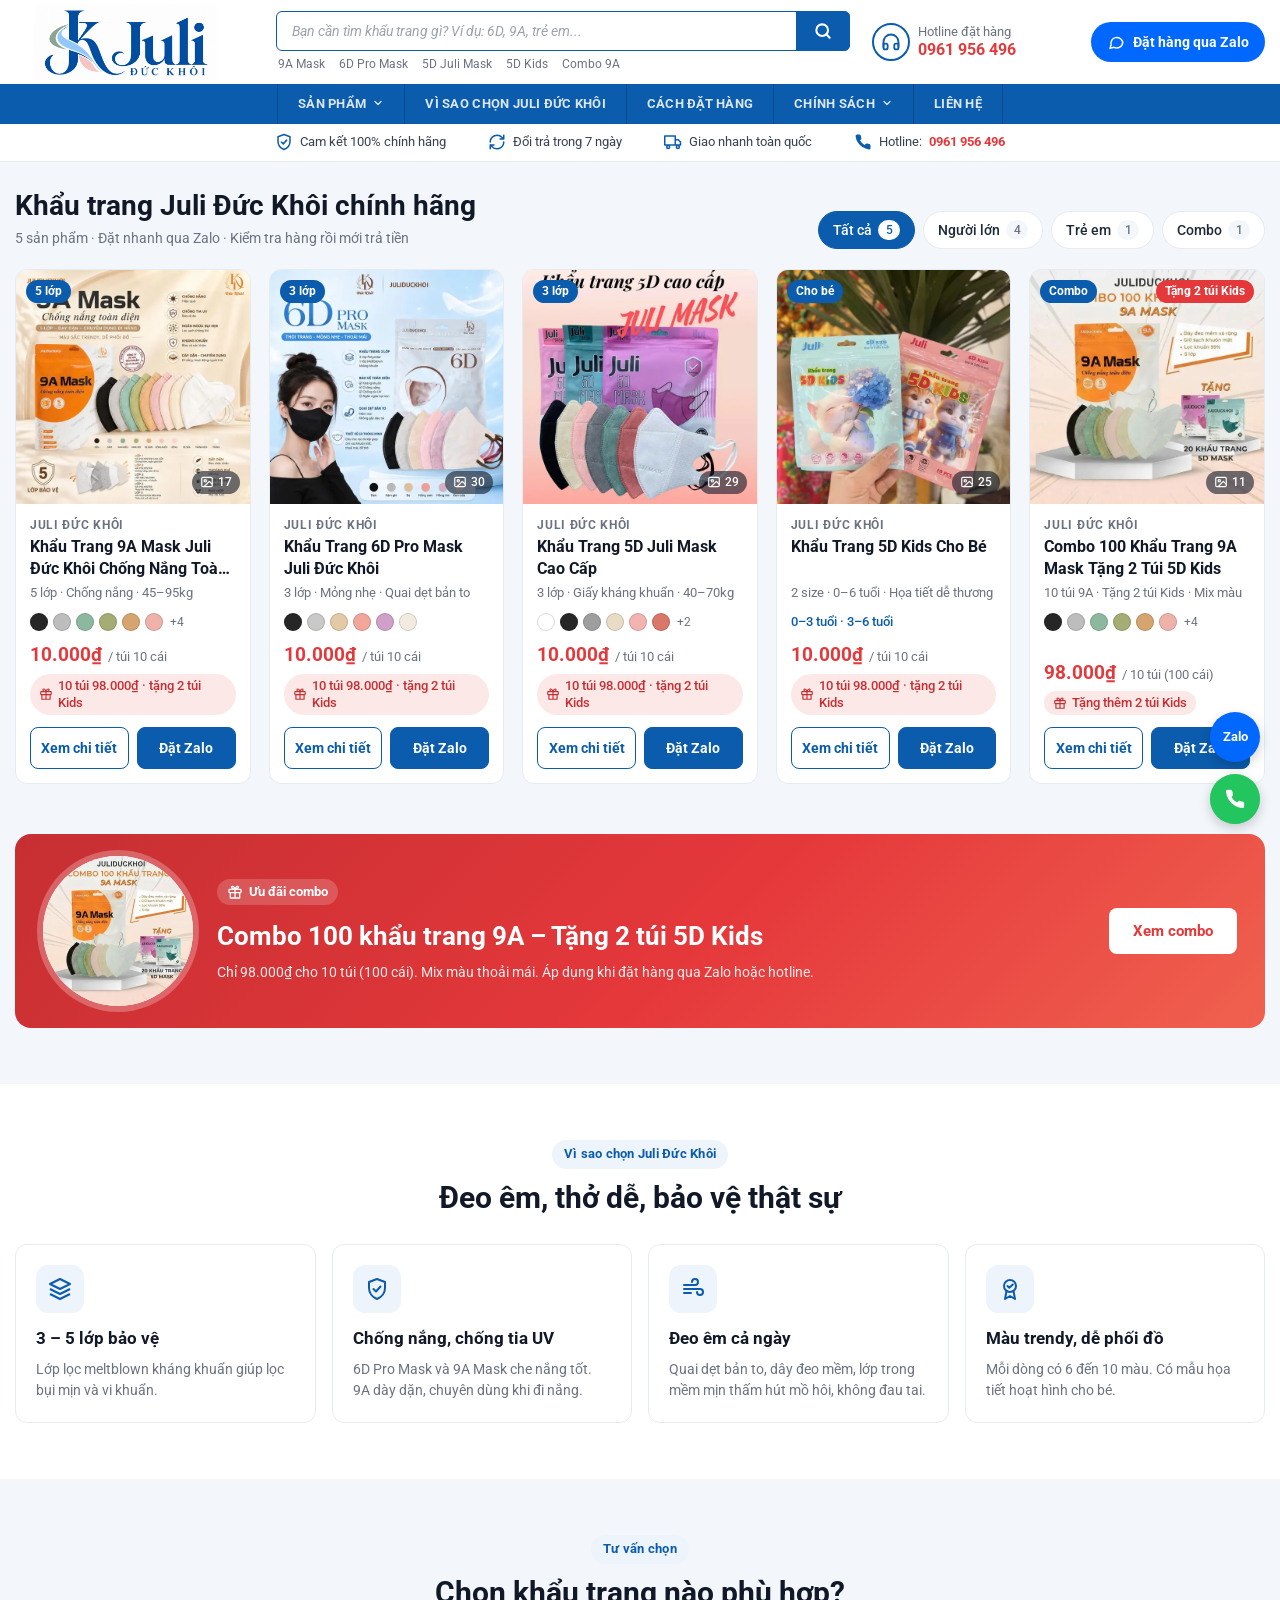
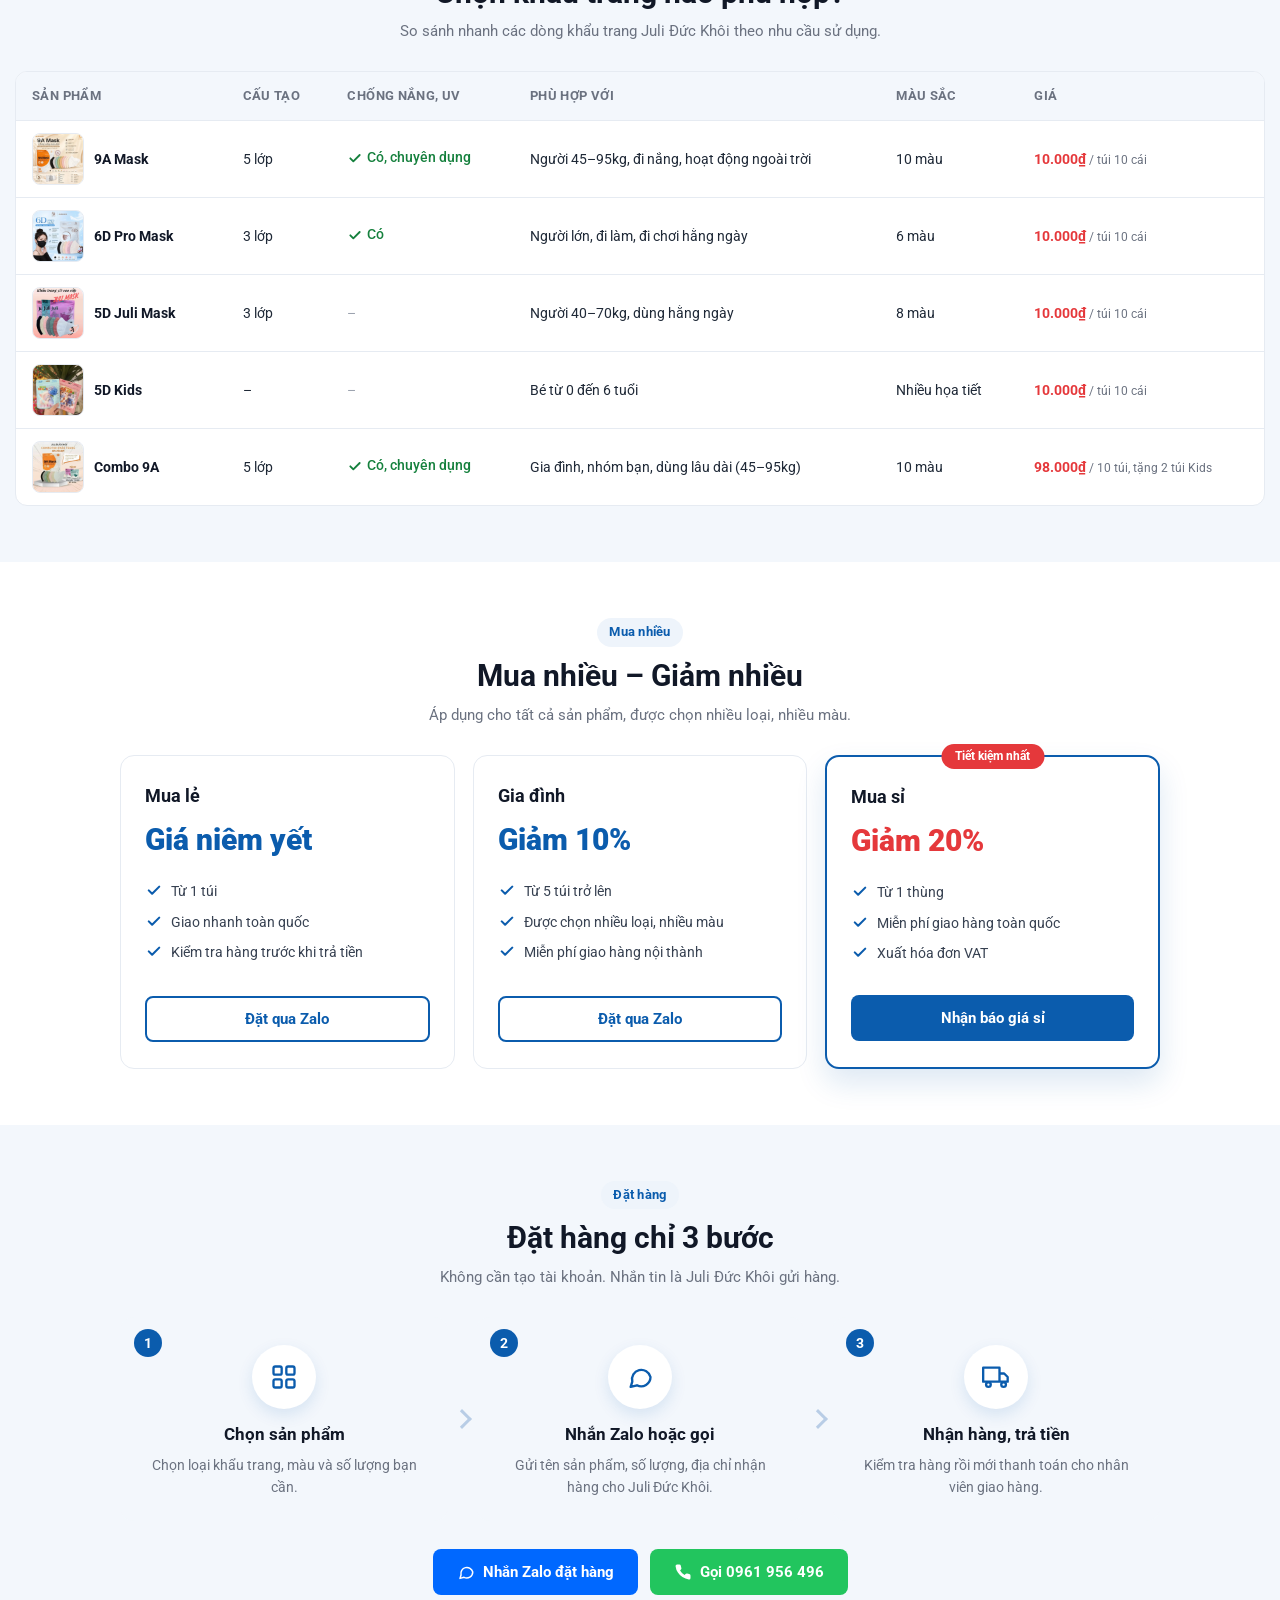
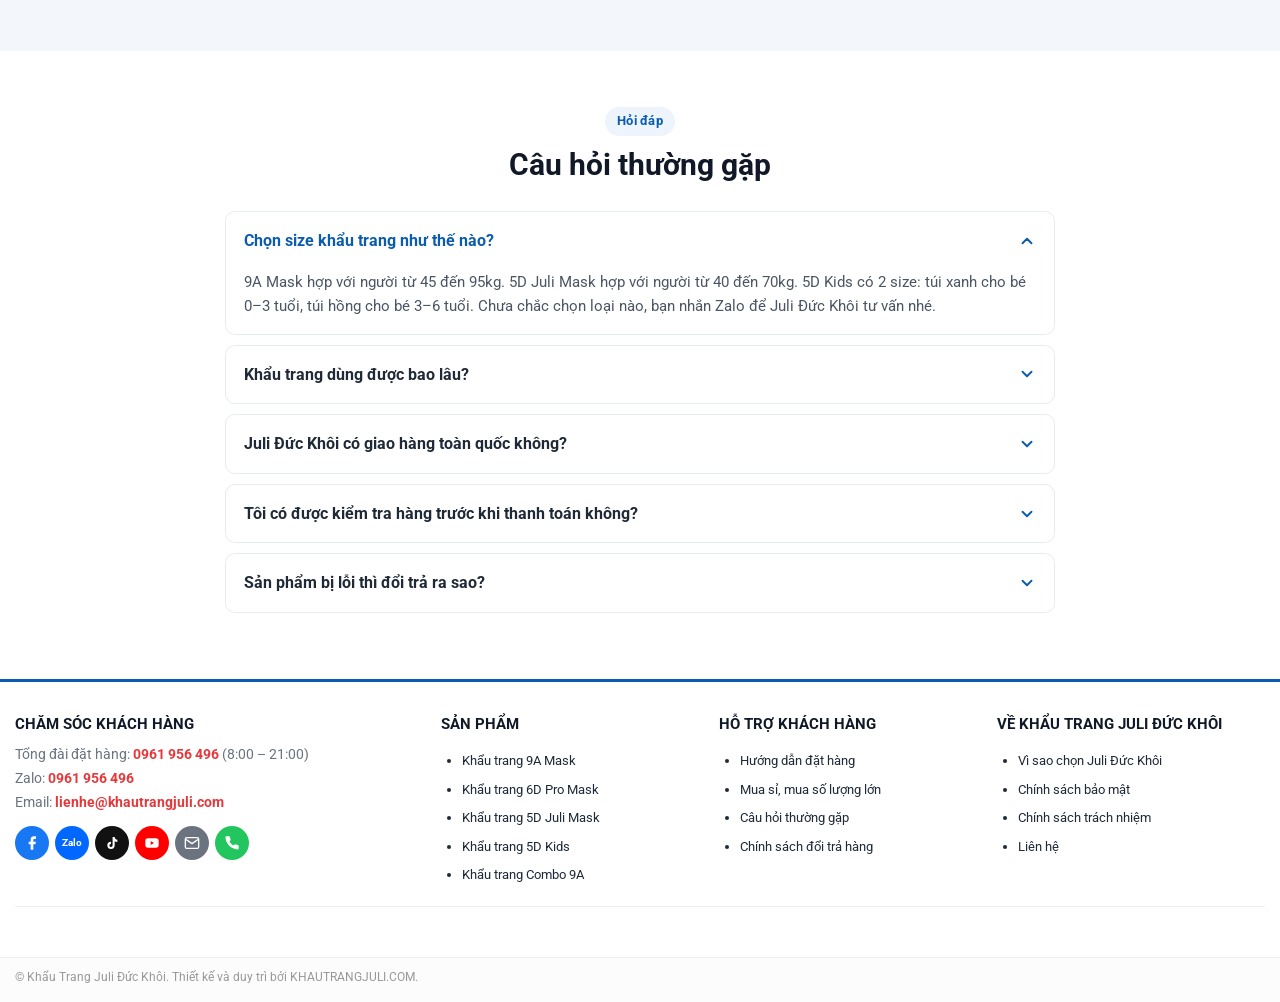
==== commit 2232c340: "Doi logo moi Juli Duc Khoi va bo icon - Thay images/logo.svg bang images/logo.png (720x300), chinh l" ====
--- a/index.html
+++ b/index.html
@@ -3,13 +3,115 @@
 <head>
   <meta charset="UTF-8">
   <meta name="viewport" content="width=device-width, initial-scale=1">
-  <title>Trang chủ - Khẩu Trang Juli Đức Khôi</title>
-  <meta name="description" content="Khẩu Trang Juli Đức Khôi - khẩu trang 6D Pro Mask, 9A Mask chống nắng 5 lớp, 5D Juli Mask, 5D Kids cho bé. Đặt hàng nhanh qua Zalo, giao toàn quốc.">
+  <title>Khẩu Trang Juli Đức Khôi – Khẩu Trang 9A, 6D, 5D Giá Xưởng</title>
+  <meta name="description" content="Xưởng khẩu trang Juli Đức Khôi: 9A chống nắng 5 lớp, 6D Pro Mask, 5D Juli Mask, 5D Kids cho bé. Chỉ 10.000₫/túi 10 cái, đặt Zalo, giao toàn quốc.">
+  <link rel="canonical" href="https://khau-trang-juli-duc-khoi.pages.dev/">
+  <meta name="robots" content="index, follow, max-image-preview:large">
+  <link rel="icon" href="images/icons/favicon-32.png?v=2" sizes="32x32" type="image/png">
+  <link rel="icon" href="images/icons/favicon-48.png?v=2" sizes="48x48" type="image/png">
+  <link rel="apple-touch-icon" href="images/icons/apple-touch-icon.png?v=2">
+  <meta property="og:type" content="website">
+  <meta property="og:site_name" content="Khẩu Trang Juli Đức Khôi">
+  <meta property="og:locale" content="vi_VN">
+  <meta property="og:url" content="https://khau-trang-juli-duc-khoi.pages.dev/">
+  <meta property="og:title" content="Khẩu Trang Juli Đức Khôi – Khẩu Trang 9A, 6D, 5D Giá Xưởng">
+  <meta property="og:description" content="Xưởng khẩu trang Juli Đức Khôi: 9A chống nắng 5 lớp, 6D Pro Mask, 5D Juli Mask, 5D Kids cho bé. Chỉ 10.000₫/túi 10 cái, đặt Zalo, giao toàn quốc.">
+  <meta property="og:image" content="https://khau-trang-juli-duc-khoi.pages.dev/images/og/trang-chu.jpg">
+  <meta property="og:image:width" content="1200">
+  <meta property="og:image:height" content="630">
+  <meta property="og:image:alt" content="Khẩu Trang Juli Đức Khôi – Khẩu Trang 9A, 6D, 5D Giá Xưởng">
+  <meta name="twitter:card" content="summary_large_image">
   <meta name="theme-color" content="#0b5cad">
   <link rel="preconnect" href="https://fonts.googleapis.com">
   <link rel="preconnect" href="https://fonts.gstatic.com" crossorigin>
   <link href="https://fonts.googleapis.com/css2?family=Roboto:ital,wght@0,400;0,500;0,700;0,900;1,900&display=swap" rel="stylesheet">
   <link rel="stylesheet" href="css/style.css">
+  <script type="application/ld+json">
+{
+  "@context": "https://schema.org",
+  "@graph": [
+    {
+      "@type": "Organization",
+      "@id": "https://khau-trang-juli-duc-khoi.pages.dev/#organization",
+      "name": "Khẩu Trang Juli Đức Khôi",
+      "alternateName": "Juliduckhoi",
+      "url": "https://khau-trang-juli-duc-khoi.pages.dev/",
+      "logo": {
+        "@type": "ImageObject",
+        "url": "https://khau-trang-juli-duc-khoi.pages.dev/images/icons/icon-512.png?v=2",
+        "width": 512,
+        "height": 512
+      },
+      "telephone": "+84961956496",
+      "sameAs": [
+        "https://www.tiktok.com/@khautrangjulimask"
+      ],
+      "contactPoint": {
+        "@type": "ContactPoint",
+        "telephone": "+84961956496",
+        "contactType": "customer service",
+        "areaServed": "VN",
+        "availableLanguage": "vi"
+      }
+    },
+    {
+      "@type": "WebSite",
+      "@id": "https://khau-trang-juli-duc-khoi.pages.dev/#website",
+      "url": "https://khau-trang-juli-duc-khoi.pages.dev/",
+      "name": "Khẩu Trang Juli Đức Khôi",
+      "inLanguage": "vi-VN",
+      "publisher": {
+        "@id": "https://khau-trang-juli-duc-khoi.pages.dev/#organization"
+      }
+    },
+    {
+      "@type": "FAQPage",
+      "mainEntity": [
+        {
+          "@type": "Question",
+          "name": "Chọn size khẩu trang như thế nào?",
+          "acceptedAnswer": {
+            "@type": "Answer",
+            "text": "9A Mask hợp với người từ 45 đến 95kg. 5D Juli Mask hợp với người từ 40 đến 70kg. 5D Kids có 2 size: túi xanh cho bé 0–3 tuổi, túi hồng cho bé 3–6 tuổi. Chưa chắc chọn loại nào, bạn nhắn Zalo để Juli Đức Khôi tư vấn nhé."
+          }
+        },
+        {
+          "@type": "Question",
+          "name": "Khẩu trang dùng được bao lâu?",
+          "acceptedAnswer": {
+            "@type": "Answer",
+            "text": "Khẩu trang là loại dùng một lần. Bạn nên thay khẩu trang mới sau mỗi lần sử dụng, hoặc ngay khi khẩu trang bị ẩm, bẩn hay biến dạng."
+          }
+        },
+        {
+          "@type": "Question",
+          "name": "Juli Đức Khôi có giao hàng toàn quốc không?",
+          "acceptedAnswer": {
+            "@type": "Answer",
+            "text": "Có. Juli Đức Khôi giao hàng đến tất cả tỉnh thành. Phí giao hàng và thời gian nhận hàng sẽ được báo khi bạn đặt hàng qua Zalo hoặc hotline."
+          }
+        },
+        {
+          "@type": "Question",
+          "name": "Tôi có được kiểm tra hàng trước khi thanh toán không?",
+          "acceptedAnswer": {
+            "@type": "Answer",
+            "text": "Được. Bạn kiểm tra đúng sản phẩm, đúng số lượng rồi mới thanh toán cho nhân viên giao hàng (COD)."
+          }
+        },
+        {
+          "@type": "Question",
+          "name": "Sản phẩm bị lỗi thì đổi trả ra sao?",
+          "acceptedAnswer": {
+            "@type": "Answer",
+            "text": "Juli Đức Khôi đổi sản phẩm mới trong 7 ngày nếu sản phẩm lỗi do nhà sản xuất hoặc giao sai. Xem chi tiết tại chính sách đổi trả hàng."
+          }
+        }
+      ]
+    }
+  ]
+}
+  </script>
 </head>
 <body>
 
@@ -56,7 +158,7 @@
         </button>
 
         <div id="logo" class="logo">
-          <a href="index.html" title="Khẩu Trang Juli Đức Khôi"><img src="images/logo.svg" alt="Khẩu Trang Juli Đức Khôi" width="250" height="56"></a>
+          <a href="index.html" title="Khẩu Trang Juli Đức Khôi"><img src="images/logo.png" alt="Khẩu Trang Juli Đức Khôi" width="720" height="300"></a>
         </div>
 
         <div class="header-block hide-for-medium">
@@ -169,7 +271,7 @@
       <div class="p-grid" id="product-list">
         <article class="p-card" id="sp-9a-mask" data-name="khẩu trang 9a mask juliduckhoi chống nắng toàn diện 9a mask 9a mask khẩu trang 9a 5 lớp chống nắng đi nắng chống tia uv combo người lớn 5 lớp · chống nắng · 45–95kg người 45–95kg, đi nắng, hoạt động ngoài trời juli đức khôi" data-tags="nguoi-lon">
           <a class="p-img" href="khau-trang-9a-mask.html">
-            <img src="assets/products/9a-mask/thumbs/00.webp" alt="Khẩu Trang 9A Mask Juli Đức Khôi Chống Nắng Toàn Diện" width="600" height="600" loading="lazy">
+            <img src="assets/products/9a-mask/thumbs/00.webp" alt="Khẩu Trang 9A Mask Juli Đức Khôi Chống Nắng Toàn Diện" width="600" height="600" fetchpriority="high">
             <img class="p-img-alt" src="assets/products/9a-mask/thumbs/01.webp" alt="" width="600" height="600" loading="lazy">
             <span class="badge">5 lớp</span>
             <span class="p-count"><svg><use href="#i-image"/></svg>17</span>
@@ -189,7 +291,7 @@
         </article>
         <article class="p-card" id="sp-6d-pro-mask" data-name="khẩu trang 6d pro mask juliduckhoi 6d pro mask 6d pro mask khẩu trang 6d thời trang mỏng nhẹ chống nắng người lớn 3 lớp · mỏng nhẹ · quai dẹt bản to người lớn, đi làm, đi chơi hằng ngày juli đức khôi" data-tags="nguoi-lon">
           <a class="p-img" href="khau-trang-6d-pro-mask.html">
-            <img src="assets/products/6d-pro-mask/thumbs/04.webp" alt="Khẩu Trang 6D Pro Mask Juli Đức Khôi" width="600" height="600" loading="lazy">
+            <img src="assets/products/6d-pro-mask/thumbs/04.webp" alt="Khẩu Trang 6D Pro Mask Juli Đức Khôi" width="600" height="600">
             <img class="p-img-alt" src="assets/products/6d-pro-mask/thumbs/01.webp" alt="" width="600" height="600" loading="lazy">
             <span class="badge">3 lớp</span>
             <span class="p-count"><svg><use href="#i-image"/></svg>30</span>
@@ -431,7 +533,7 @@
           <div class="social-icons">
             <a class="facebook" href="#" aria-label="Facebook"><svg><use href="#i-facebook"/></svg></a>
             <a class="zalo" href="https://zalo.me/0961956496" target="_blank" rel="noopener" aria-label="Zalo">Zalo</a>
-            <a class="tiktok" href="#" aria-label="TikTok"><svg><use href="#i-tiktok"/></svg></a>
+            <a class="tiktok" href="https://www.tiktok.com/@khautrangjulimask" target="_blank" rel="noopener" aria-label="TikTok"><svg><use href="#i-tiktok"/></svg></a>
             <a class="youtube" href="#" aria-label="YouTube"><svg><use href="#i-youtube"/></svg></a>
             <a class="email" href="mailto:lienhe@khautrangjuli.com" aria-label="E-mail"><svg><use href="#i-mail"/></svg></a>
             <a class="phone" href="tel:0961956496" aria-label="Điện thoại"><svg><use href="#i-phone"/></svg></a>
--- a/css/style.css
+++ b/css/style.css
@@ -63,7 +63,7 @@
 .header-inner { display: flex; align-items: center; height: 100%; }
 
 .logo { flex: 0 0 221px; width: 221px; margin-right: 30px; }
-.logo img { max-height: 70px; padding: 7px 0; width: auto; }
+.logo img { width: auto; height: 76px; max-width: 100%; margin: 0 auto; object-fit: contain; }
 
 .header-block { flex: 1; display: flex; align-items: center; }
 .header-block .col-search { flex: 0 0 72%; max-width: 72%; padding: 0 9.8px; }
@@ -852,7 +852,12 @@
 .entry-content ul,
 .entry-content ol,
 .entry-content blockquote { margin: 0 0 1.3em; }
+.entry-content h1 { margin-bottom: .6em; font-size: 1.75em; line-height: 1.3; }
 .entry-content h2 { margin-bottom: .5em; font-size: 1.6em; line-height: 1.3; }
+.not-found { padding: 40px 0; text-align: center; }
+.not-found-btns { display: flex; flex-wrap: wrap; justify-content: center; gap: 10px; }
+.not-found .btn { text-decoration: none; }
+.not-found .btn-primary { color: #fff; }
 .entry-content h3 { margin-bottom: .5em; font-size: 1.25em; line-height: 1.3; }
 .entry-content ul { list-style: disc; }
 .entry-content ol { list-style: decimal; padding: 0; }
@@ -1120,7 +1125,7 @@
     margin: 0;
     transform: translateX(-50%);
   }
-  .logo img { margin: 0 auto; max-height: 56px; }
+  .logo img { height: 62px; }
   .header-bottom-inner { display: block; padding-top: 5px; padding-bottom: 5px; }
   .header-bottom .search-form input[type=search] { border-color: #fff; }
 
@@ -1215,6 +1220,7 @@
   .footer-section .sub-col:nth-child(odd) { padding-left: 0; }
   .footer-section .sub-col:last-child { margin-top: 10px; }
   .contact-form input { width: 100%; }
+  .entry-content h1 { font-size: 1.45em; }
   .entry-content h2 { font-size: 1.35em; }
   .entry-content blockquote.notice { font-size: 1.05em; padding-left: 1em; }
 }
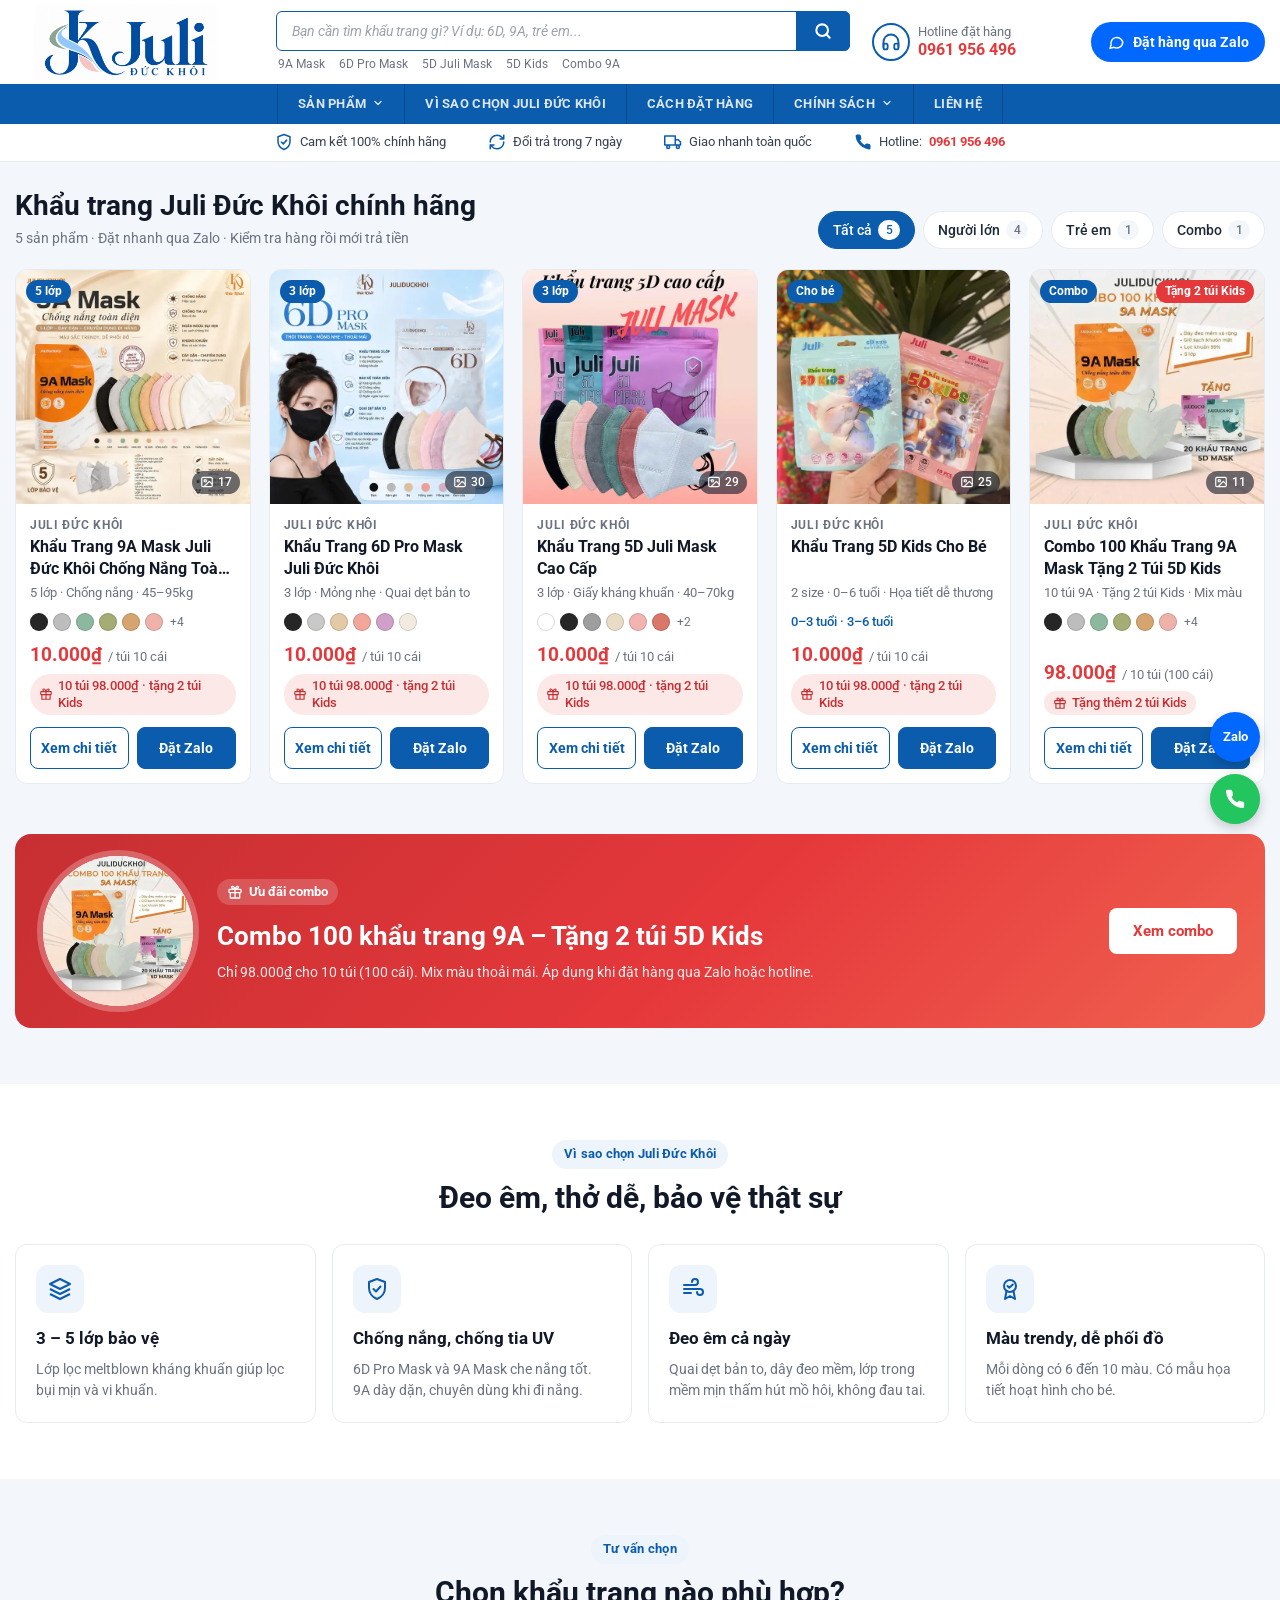
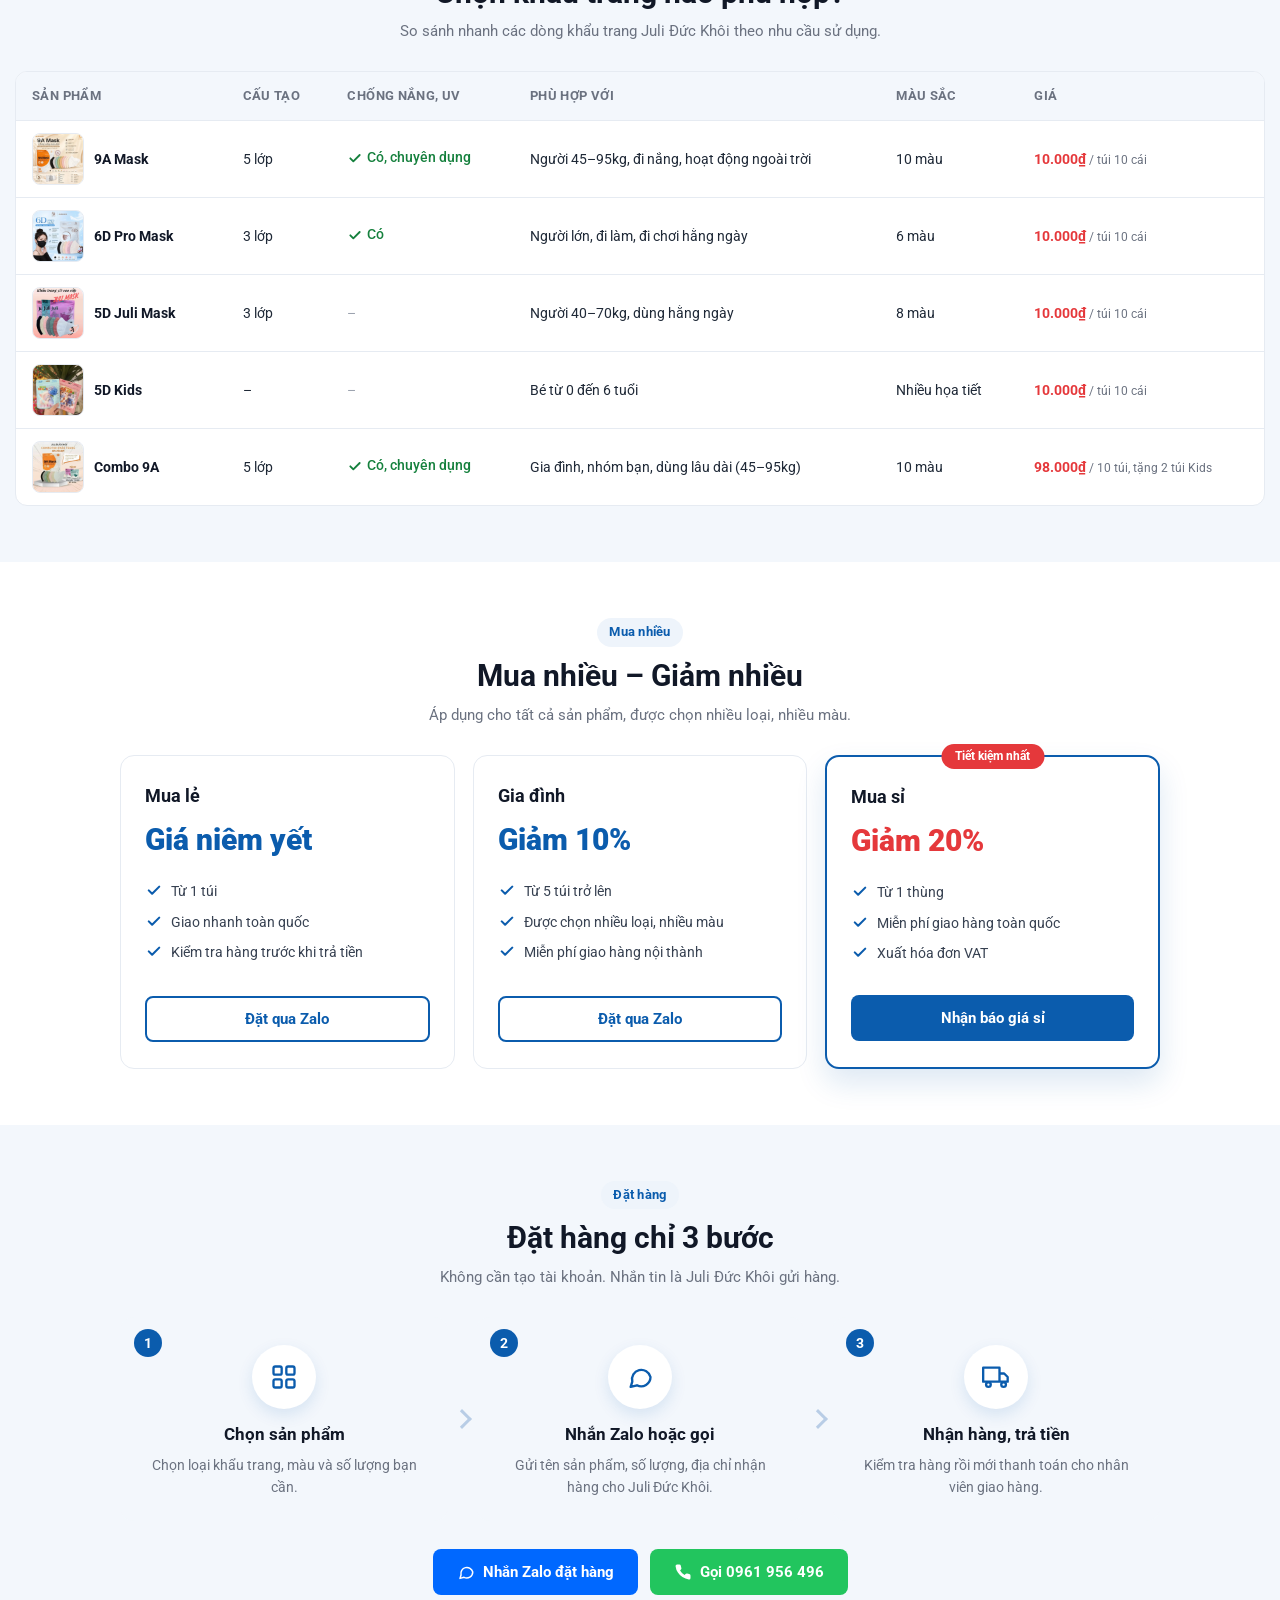
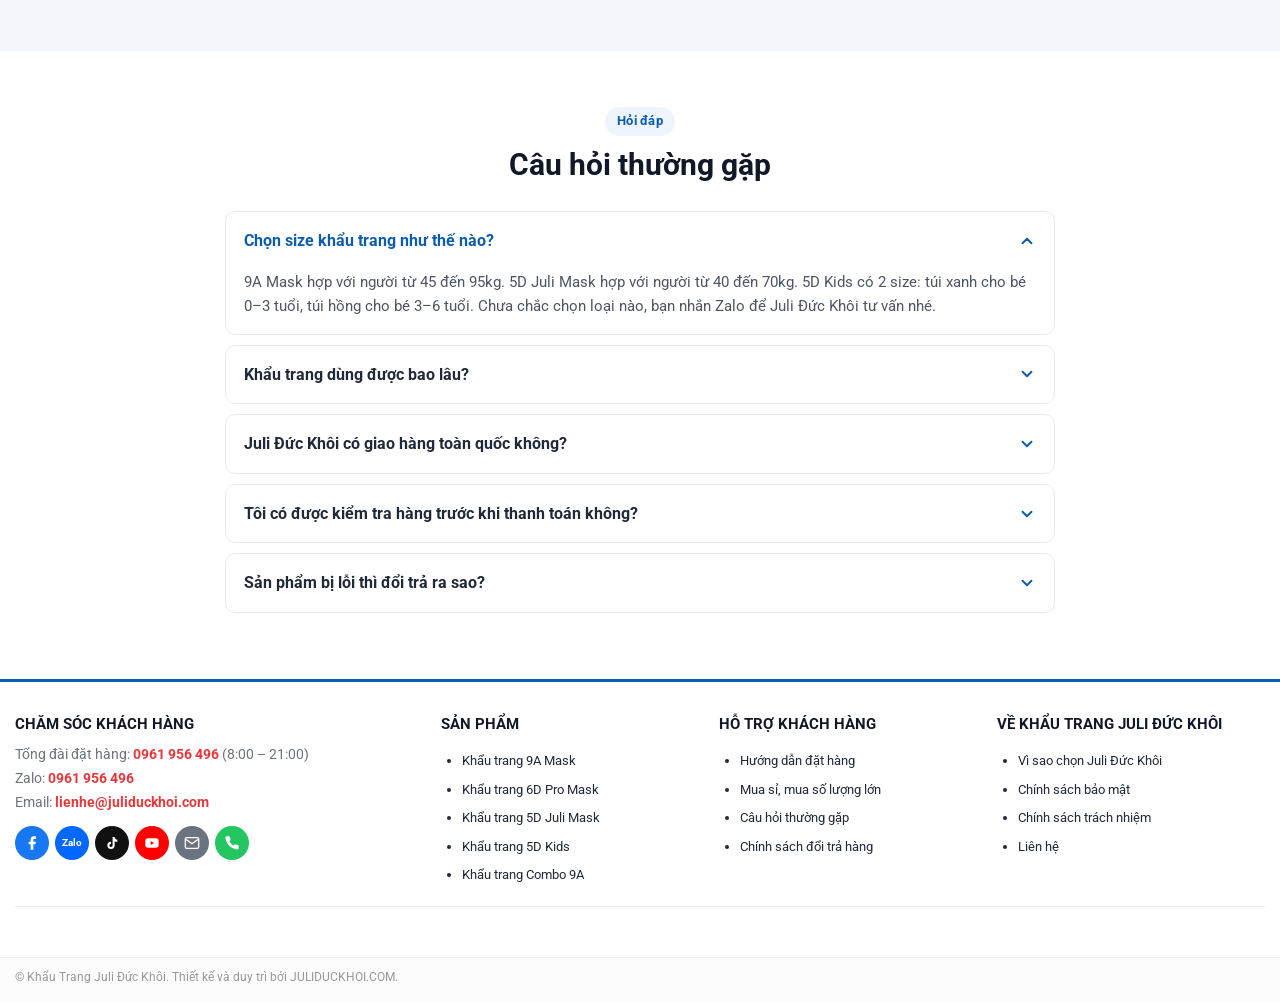
==== commit 3f2261ca: "Doi ten mien sang juliduckhoi.com - URL SEO (canonical, Open Graph, JSON-LD, sitemap, robots) chuyen" ====
--- a/index.html
+++ b/index.html
@@ -5,7 +5,7 @@
   <meta name="viewport" content="width=device-width, initial-scale=1">
   <title>Khẩu Trang Juli Đức Khôi – Khẩu Trang 9A, 6D, 5D Giá Xưởng</title>
   <meta name="description" content="Xưởng khẩu trang Juli Đức Khôi: 9A chống nắng 5 lớp, 6D Pro Mask, 5D Juli Mask, 5D Kids cho bé. Chỉ 10.000₫/túi 10 cái, đặt Zalo, giao toàn quốc.">
-  <link rel="canonical" href="https://khau-trang-juli-duc-khoi.pages.dev/">
+  <link rel="canonical" href="https://juliduckhoi.com/">
   <meta name="robots" content="index, follow, max-image-preview:large">
   <link rel="icon" href="images/icons/favicon-32.png?v=2" sizes="32x32" type="image/png">
   <link rel="icon" href="images/icons/favicon-48.png?v=2" sizes="48x48" type="image/png">
@@ -13,10 +13,10 @@
   <meta property="og:type" content="website">
   <meta property="og:site_name" content="Khẩu Trang Juli Đức Khôi">
   <meta property="og:locale" content="vi_VN">
-  <meta property="og:url" content="https://khau-trang-juli-duc-khoi.pages.dev/">
+  <meta property="og:url" content="https://juliduckhoi.com/">
   <meta property="og:title" content="Khẩu Trang Juli Đức Khôi – Khẩu Trang 9A, 6D, 5D Giá Xưởng">
   <meta property="og:description" content="Xưởng khẩu trang Juli Đức Khôi: 9A chống nắng 5 lớp, 6D Pro Mask, 5D Juli Mask, 5D Kids cho bé. Chỉ 10.000₫/túi 10 cái, đặt Zalo, giao toàn quốc.">
-  <meta property="og:image" content="https://khau-trang-juli-duc-khoi.pages.dev/images/og/trang-chu.jpg">
+  <meta property="og:image" content="https://juliduckhoi.com/images/og/trang-chu.jpg">
   <meta property="og:image:width" content="1200">
   <meta property="og:image:height" content="630">
   <meta property="og:image:alt" content="Khẩu Trang Juli Đức Khôi – Khẩu Trang 9A, 6D, 5D Giá Xưởng">
@@ -32,13 +32,13 @@
   "@graph": [
     {
       "@type": "Organization",
-      "@id": "https://khau-trang-juli-duc-khoi.pages.dev/#organization",
+      "@id": "https://juliduckhoi.com/#organization",
       "name": "Khẩu Trang Juli Đức Khôi",
       "alternateName": "Juliduckhoi",
-      "url": "https://khau-trang-juli-duc-khoi.pages.dev/",
+      "url": "https://juliduckhoi.com/",
       "logo": {
         "@type": "ImageObject",
-        "url": "https://khau-trang-juli-duc-khoi.pages.dev/images/icons/icon-512.png?v=2",
+        "url": "https://juliduckhoi.com/images/icons/icon-512.png?v=2",
         "width": 512,
         "height": 512
       },
@@ -56,12 +56,12 @@
     },
     {
       "@type": "WebSite",
-      "@id": "https://khau-trang-juli-duc-khoi.pages.dev/#website",
-      "url": "https://khau-trang-juli-duc-khoi.pages.dev/",
+      "@id": "https://juliduckhoi.com/#website",
+      "url": "https://juliduckhoi.com/",
       "name": "Khẩu Trang Juli Đức Khôi",
       "inLanguage": "vi-VN",
       "publisher": {
-        "@id": "https://khau-trang-juli-duc-khoi.pages.dev/#organization"
+        "@id": "https://juliduckhoi.com/#organization"
       }
     },
     {
@@ -528,14 +528,14 @@
           <p class="ft-hotline">
             Tổng đài đặt hàng: <a href="tel:0961956496">0961 956 496</a> (8:00 – 21:00)<br>
             Zalo: <a href="https://zalo.me/0961956496" target="_blank" rel="noopener">0961 956 496</a><br>
-            Email: <a href="mailto:lienhe@khautrangjuli.com">lienhe@khautrangjuli.com</a>
+            Email: <a href="mailto:lienhe@juliduckhoi.com">lienhe@juliduckhoi.com</a>
           </p>
           <div class="social-icons">
             <a class="facebook" href="#" aria-label="Facebook"><svg><use href="#i-facebook"/></svg></a>
             <a class="zalo" href="https://zalo.me/0961956496" target="_blank" rel="noopener" aria-label="Zalo">Zalo</a>
             <a class="tiktok" href="https://www.tiktok.com/@khautrangjulimask" target="_blank" rel="noopener" aria-label="TikTok"><svg><use href="#i-tiktok"/></svg></a>
             <a class="youtube" href="#" aria-label="YouTube"><svg><use href="#i-youtube"/></svg></a>
-            <a class="email" href="mailto:lienhe@khautrangjuli.com" aria-label="E-mail"><svg><use href="#i-mail"/></svg></a>
+            <a class="email" href="mailto:lienhe@juliduckhoi.com" aria-label="E-mail"><svg><use href="#i-mail"/></svg></a>
             <a class="phone" href="tel:0961956496" aria-label="Điện thoại"><svg><use href="#i-phone"/></svg></a>
           </div>
         </div>
@@ -576,7 +576,7 @@
 
   <div class="absolute-footer">
     <div class="container">
-      © Khẩu Trang Juli Đức Khôi. Thiết kế và duy trì bởi <a href="index.html">KHAUTRANGJULI.COM</a>.
+      © Khẩu Trang Juli Đức Khôi. Thiết kế và duy trì bởi <a href="index.html">JULIDUCKHOI.COM</a>.
     </div>
   </div>
 </footer>
